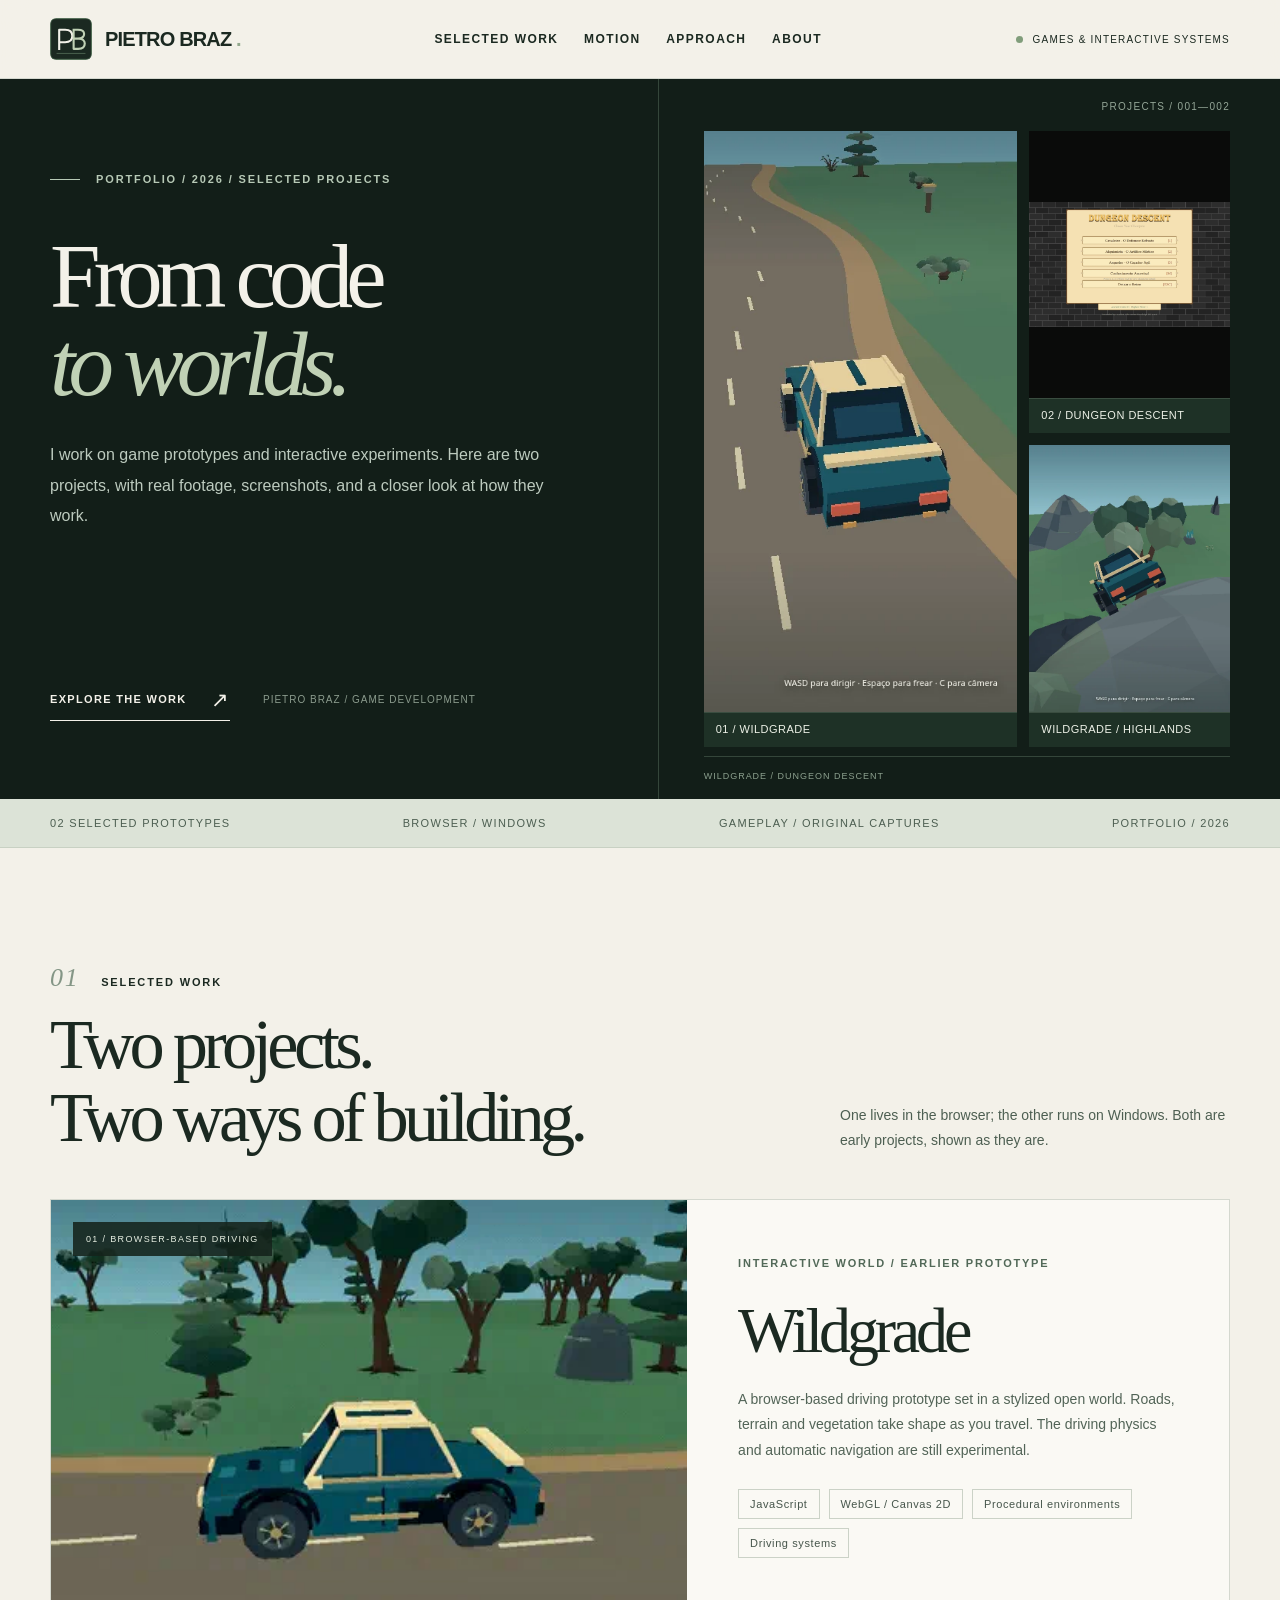
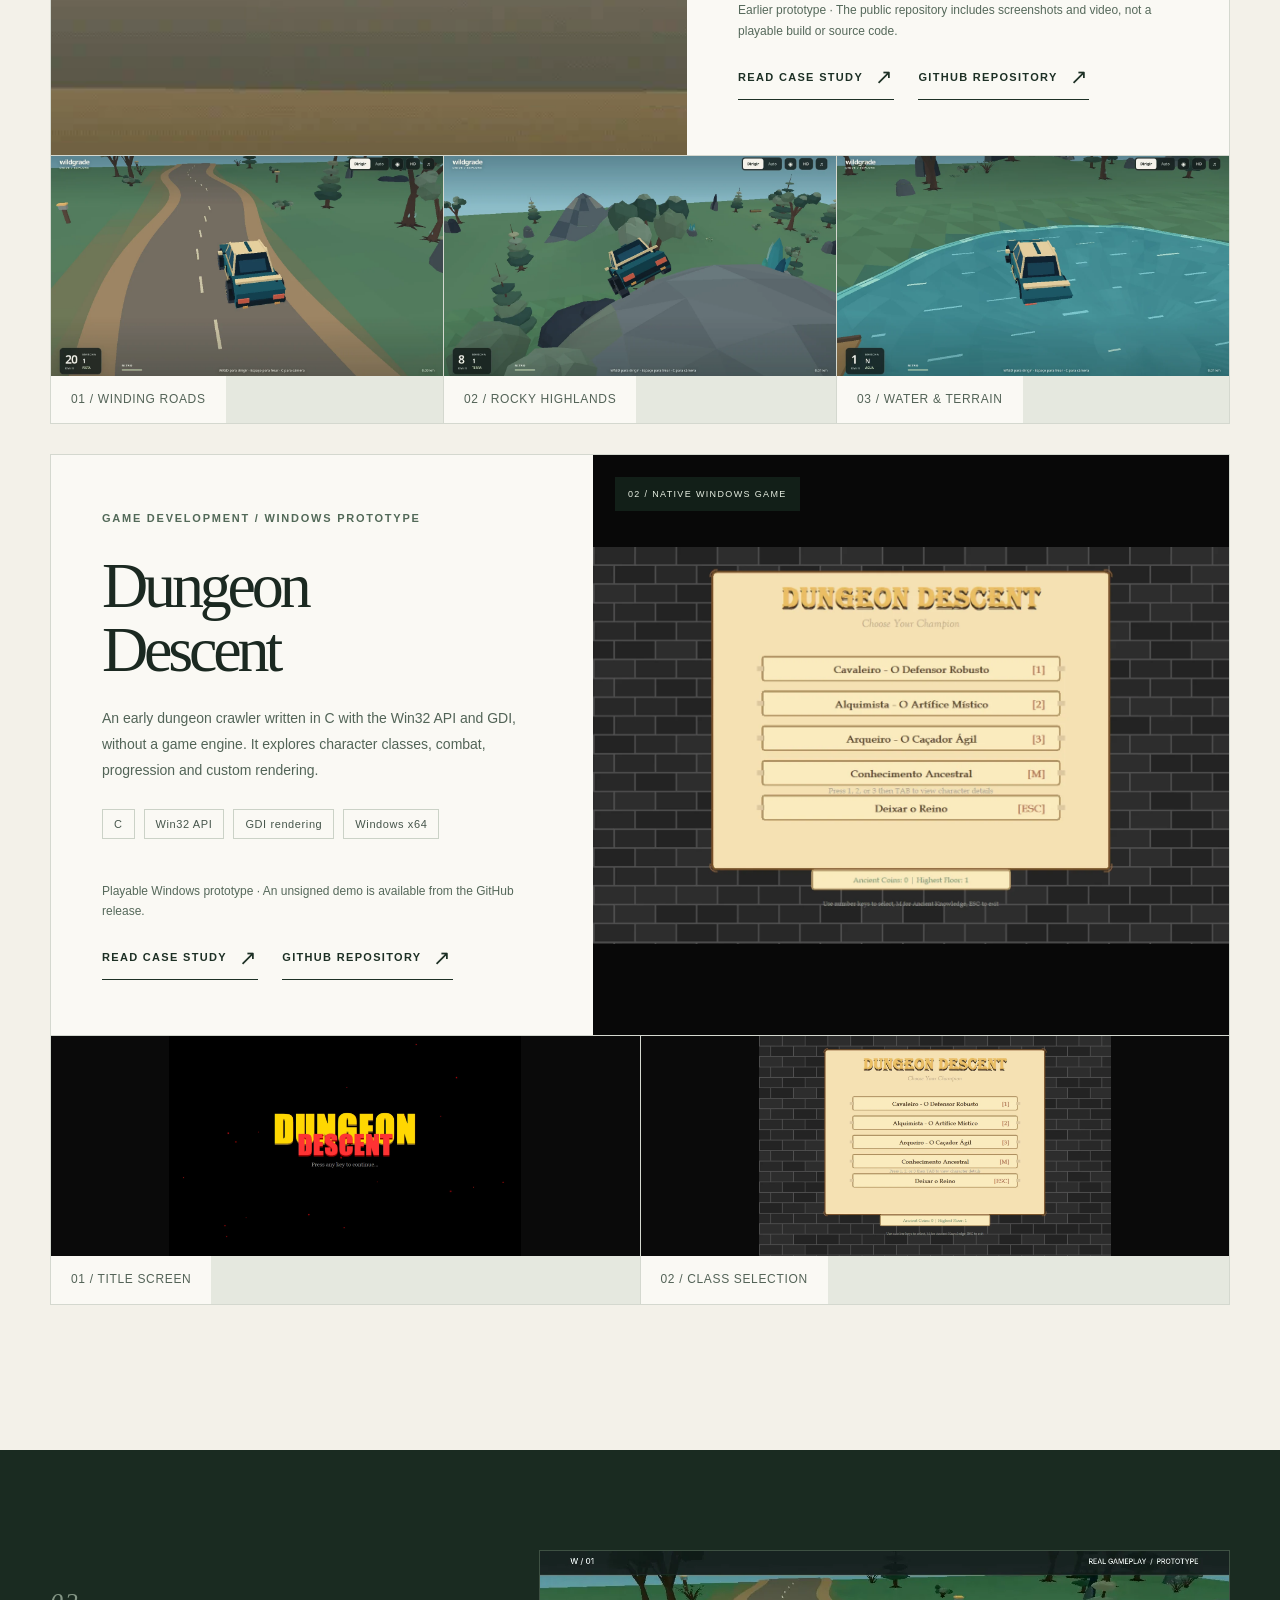
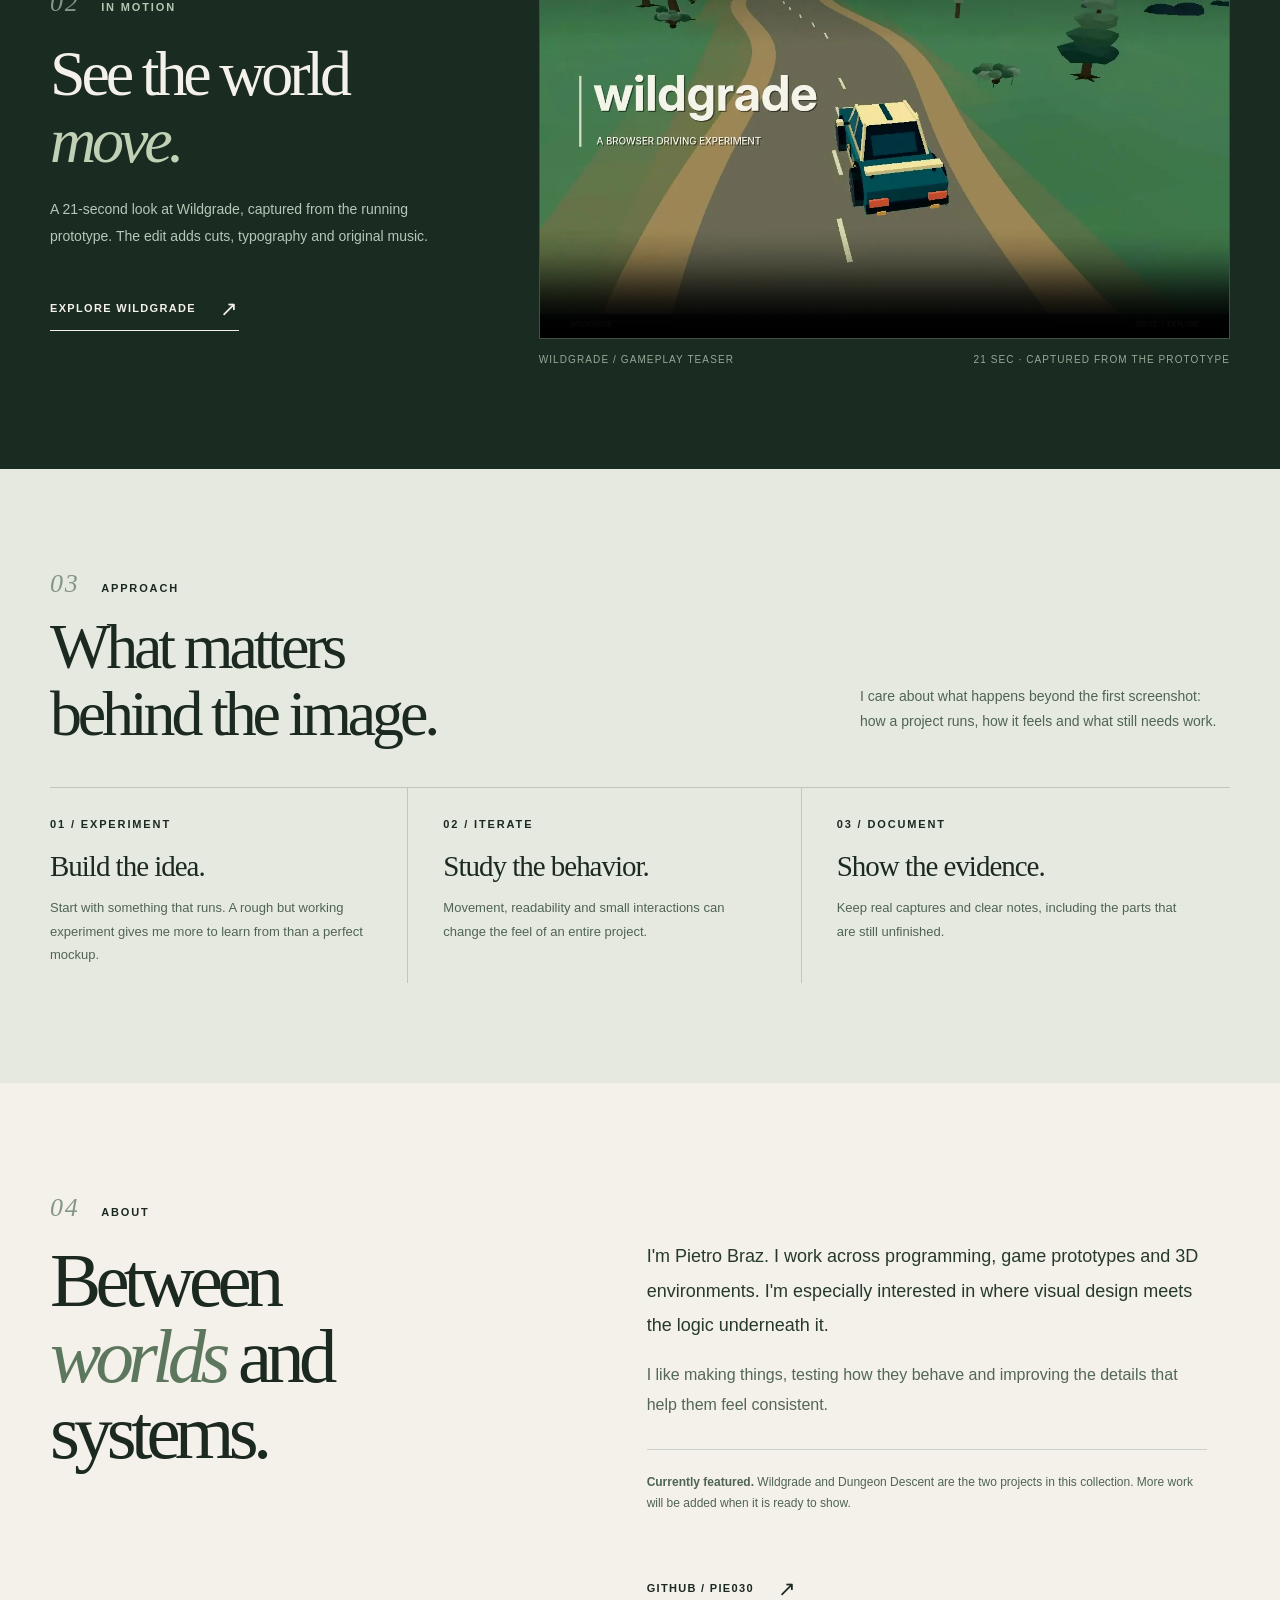
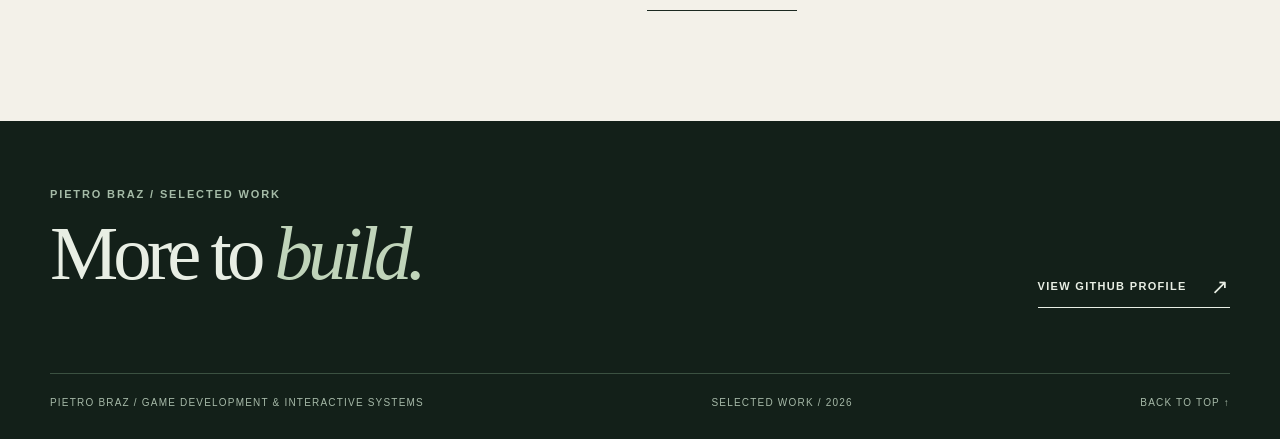
==== index.html @ 0fd14784 "Publish portfolio with Wildgrade and Dungeon Descent" ====
<!DOCTYPE html>
<html lang="en">
 <head>
  <meta charset="utf-8"/>
  <meta content="width=device-width, initial-scale=1" name="viewport"/>
  <meta content="#1b2921" name="theme-color"/>
  <meta content="Pietro Braz" name="author"/>
  <meta content="index, follow, max-image-preview:large" name="robots"/>
  <meta content="Pietro Braz — selected work in game development and interactive worlds. Explore Wildgrade and Dungeon Descent through real gameplay captures and technical notes." name="description"/>
  <link href="https://pie030.github.io/" rel="canonical"/>
  <link href="favicon.svg" rel="icon" type="image/svg+xml"/>
  <link href="favicon.ico" rel="icon" sizes="any"/>
  <link href="apple-touch-icon.png" rel="apple-touch-icon" sizes="256x256"/>
  <meta content="website" property="og:type"/>
  <meta content="Pietro Braz — Portfolio" property="og:site_name"/>
  <meta content="Pietro Braz — Interactive Worlds &amp; Game Systems" property="og:title"/>
  <meta content="Selected game prototypes: Wildgrade and Dungeon Descent. Real screenshots, gameplay, and technical notes." property="og:description"/>
  <meta content="https://pie030.github.io/" property="og:url"/>
  <meta content="https://raw.githubusercontent.com/pie030/Wildgrade/main/assets/screenshots/driving.png" property="og:image"/>
  
  <meta content="summary_large_image" name="twitter:card"/>
  <meta content="Pietro Braz — Selected Work" name="twitter:title"/>
  <meta content="Game prototypes, interactive worlds, and technical experiments." name="twitter:description"/>
  <meta content="https://raw.githubusercontent.com/pie030/Wildgrade/main/assets/screenshots/driving.png" name="twitter:image"/>
  <title>
   Pietro Braz — Interactive Worlds &amp; Game Systems
  </title>
  <link href="css/home.css" rel="stylesheet"/>
  <noscript>
   <style>
    @media (max-width: 760px) {
  .nav { flex-wrap: wrap; }
  .navlinks { display: flex; position: static; width: 100%; padding: 14px 0; box-shadow: none; flex-direction: row; flex-wrap: wrap; gap: 14px 24px; }
  .menu-btn { display: none; }
}
   </style>
  </noscript>
 </head>
 <body>
  <a class="skip" href="#main">
   Skip to content
  </a>
  <header class="sitehead">
   <div class="wrap nav">
    <a aria-label="Pietro Braz, home" class="brand" href="#top">
     <span aria-hidden="true" class="brandmark">
      <svg aria-label="Pietro Braz — monograma PB" role="img" viewbox="0 0 64 64" xmlns="http://www.w3.org/2000/svg">
       <rect fill="#1b2921" height="62" rx="7" width="62" x="1" y="1">
       </rect>
       <rect fill="none" height="62" rx="7" stroke="#45634b" stroke-width="1.5" width="62" x="1" y="1">
       </rect>
       <path d="M14 47V18h9c7.5 0 11 3.7 11 9.5S30.5 37 23 37h-9" fill="none" stroke="#f3f1e9" stroke-linecap="square" stroke-linejoin="round" stroke-width="3.2">
       </path>
       <path d="M36 18v29h7c7.3 0 10-3.9 10-8.1 0-4.4-3.5-7.5-9-7.5h-8m0 0h6.5c6 0 9.5-2.6 9.5-6.9 0-4.2-3.2-6.5-9.5-6.5H36" fill="none" stroke="#c0d1b5" stroke-linecap="square" stroke-linejoin="round" stroke-width="3.2">
       </path>
       <path d="M10 54h44" stroke="#607a62" stroke-width="1">
       </path>
      </svg>
     </span>
     <span>
      PIETRO BRAZ
      <span class="period">
       .
      </span>
     </span>
    </a>
    <nav aria-label="Main navigation" class="navlinks" id="navlinks">
     <a href="#work">
      Selected work
     </a>
     <a href="#film">
      Motion
     </a>
     <a href="#approach">
      Approach
     </a>
     <a href="#about">
      About
     </a>
    </nav>
    <div class="nav-end">
     Games &amp; interactive systems
    </div>
    <button aria-controls="navlinks" aria-expanded="false" aria-label="Open navigation menu" class="menu-btn" id="menuBtn" type="button">
     MENU ☰
    </button>
   </div>
  </header>
  <main id="main" tabindex="-1">
   <section class="hero" id="top">
    <div class="wrap hero-grid">
     <div class="hero-copy">
      <div>
       <div class="micro eyebrow">
        Portfolio / 2026 / Selected projects
       </div>
       <h1>
        From code
        <br/>
        <em>
         to worlds.
        </em>
       </h1>
       <p>
        I work on game prototypes and interactive experiments. Here are two projects, with real footage, screenshots, and a closer look at how they work.
       </p>
      </div>
      <div class="hero-actions">
       <a class="text-link" href="#work">
        Explore the work
        <span aria-hidden="true" class="arrow">
         ↗
        </span>
       </a>
       <span class="muted">
        Pietro Braz / Game development
       </span>
      </div>
     </div>
     <div class="hero-media">
      <span class="hero-index">
       PROJECTS / 001—002
      </span>
      <div class="media-card primary">
       <img alt="Wildgrade — real gameplay on a winding road" decoding="async" fetchpriority="high" height="760" src="assets/wildgrade-road.webp" width="1280"/>
       <span class="media-label">
        01 / Wildgrade
       </span>
      </div>
      <div class="media-card secondary">
       <img alt="Dungeon Descent — actual character selection screen" decoding="async" height="875" src="assets/dungeon-selection.webp" width="1400"/>
       <span class="media-label">
        02 / Dungeon Descent
       </span>
      </div>
      <div class="media-card third">
       <img alt="Wildgrade — mountain terrain captured in the game" decoding="async" height="760" src="assets/wildgrade-mountains.webp" width="1280"/>
       <span class="media-label">
        Wildgrade / Highlands
       </span>
      </div>
     </div>
    </div>
   </section>
   <div class="ticker">
    <div class="wrap">
     <span>
      02 selected prototypes
     </span>
     <span>
      Browser / Windows
     </span>
     <span>
      Gameplay / Original captures
     </span>
     <span>
      Portfolio / 2026
     </span>
    </div>
   </div>
   <section class="section" id="work">
    <div class="wrap">
     <div class="sectionhead">
      <div>
       <div class="micro">
        <span class="section-index">
         01
        </span>
        Selected work
       </div>
       <h2>
        Two projects.
        <br/>
        Two ways of building.
       </h2>
      </div>
      <p>
       One lives in the browser; the other runs on Windows. Both are early projects, shown as they are.
      </p>
     </div>
     <article aria-labelledby="wild-title" class="case">
      <div class="case-top">
       <div class="case-media">
        <picture>
         <source media="(prefers-reduced-motion: reduce)" srcset="assets/wildgrade-road.webp"/>
         <img alt="Animated capture of the Wildgrade driving prototype" decoding="async" height="360" loading="lazy" src="assets/wildgrade-driving-motion.webp" width="640"/>
        </picture>
        <span class="case-corner">
         01 / Browser-based driving
        </span>
       </div>
       <div class="case-content">
        <div>
         <div class="kicker">
          Interactive world / Earlier prototype
         </div>
         <h3 id="wild-title">
          Wildgrade
         </h3>
         <p>
          A browser-based driving prototype set in a stylized open world. Roads, terrain and vegetation take shape as you travel. The driving physics and automatic navigation are still experimental.
         </p>
         <div class="chips">
          <span class="chip">
           JavaScript
          </span>
          <span class="chip">
           WebGL / Canvas 2D
          </span>
          <span class="chip">
           Procedural environments
          </span>
          <span class="chip">
           Driving systems
          </span>
         </div>
        </div>
        <div class="case-bottom">
         <p class="case-note">
          Earlier prototype · The public repository includes screenshots and video, not a playable build or source code.
         </p>
         <div class="project-actions">
          <a class="text-link" href="projects/wildgrade.html">
           Read case study
           <span aria-hidden="true" class="arrow">
            ↗
           </span>
          </a>
          <a class="text-link project-secondary" href="https://github.com/pie030/Wildgrade" rel="noopener noreferrer" target="_blank">
           GitHub repository
           <span aria-hidden="true" class="arrow">
            ↗
           </span>
          </a>
         </div>
        </div>
       </div>
      </div>
      <div class="case-gallery">
       <button aria-label="Enlarge Wildgrade road screenshot" class="gallery-tile" data-caption="Wildgrade / Winding roads" data-lightbox="" type="button">
        <img alt="Wildgrade winding road" decoding="async" height="760" loading="lazy" src="assets/wildgrade-road.webp" width="1280"/>
        <span>
         01 / Winding roads
        </span>
       </button>
       <button aria-label="Enlarge Wildgrade mountain screenshot" class="gallery-tile" data-caption="Wildgrade / Rocky highlands" data-lightbox="" type="button">
        <img alt="Wildgrade mountain environment" decoding="async" height="760" loading="lazy" src="assets/wildgrade-mountains.webp" width="1280"/>
        <span>
         02 / Rocky highlands
        </span>
       </button>
       <button aria-label="Enlarge Wildgrade lake screenshot" class="gallery-tile" data-caption="Wildgrade / Water &amp; terrain" data-lightbox="" type="button">
        <img alt="Wildgrade lake environment" decoding="async" height="760" loading="lazy" src="assets/wildgrade-lake.webp" width="1280"/>
        <span>
         03 / Water &amp; terrain
        </span>
       </button>
      </div>
     </article>
     <article aria-labelledby="dungeon-title" class="case">
      <div class="case-top reverse">
       <div class="case-content">
        <div>
         <div class="kicker">
          Game development / Windows prototype
         </div>
         <h3 id="dungeon-title">
          Dungeon
          <br/>
          Descent
         </h3>
         <p>
          An early dungeon crawler written in C with the Win32 API and GDI, without a game engine. It explores character classes, combat, progression and custom rendering.
         </p>
         <div class="chips">
          <span class="chip">
           C
          </span>
          <span class="chip">
           Win32 API
          </span>
          <span class="chip">
           GDI rendering
          </span>
          <span class="chip">
           Windows x64
          </span>
         </div>
        </div>
        <div class="case-bottom">
         <p class="case-note">
          Playable Windows prototype · An unsigned demo is available from the GitHub release.
         </p>
         <div class="project-actions">
          <a class="text-link" href="projects/dungeon-descent.html">
           Read case study
           <span aria-hidden="true" class="arrow">
            ↗
           </span>
          </a>
          <a class="text-link project-secondary" href="https://github.com/pie030/Dungeon-Descent" rel="noopener noreferrer" target="_blank">
           GitHub repository
           <span aria-hidden="true" class="arrow">
            ↗
           </span>
          </a>
         </div>
        </div>
       </div>
       <div class="case-media dungeon">
        <img alt="Dungeon Descent — character selection screen captured from executable" decoding="async" height="875" loading="lazy" src="assets/dungeon-selection.webp" width="1400"/>
        <span class="case-corner">
         02 / Native Windows game
        </span>
       </div>
      </div>
      <div class="case-gallery two">
       <button aria-label="Enlarge Dungeon Descent title screen" class="gallery-tile dungeon" data-caption="Dungeon Descent / Title screen" data-lightbox="" type="button">
        <img alt="Dungeon Descent title screen" decoding="async" height="875" loading="lazy" src="assets/dungeon-title.webp" width="1400"/>
        <span>
         01 / Title screen
        </span>
       </button>
       <button aria-label="Enlarge Dungeon Descent character selection" class="gallery-tile dungeon" data-caption="Dungeon Descent / Class selection" data-lightbox="" type="button">
        <img alt="Dungeon Descent class selection menu" decoding="async" height="875" loading="lazy" src="assets/dungeon-selection.webp" width="1400"/>
        <span>
         02 / Class selection
        </span>
       </button>
      </div>
     </article>
    </div>
   </section>
   <section class="film" id="film">
    <div class="wrap film-grid">
     <div>
      <div class="micro" style="color:#b3c7b2">
       <span class="section-index">
        02
       </span>
       In motion
      </div>
      <h2>
       See the world
       <br/>
       <em>
        move.
       </em>
      </h2>
      <p>
       A 21-second look at Wildgrade, captured from the running prototype. The edit adds cuts, typography and original music.
      </p>
      <a class="text-link" href="https://github.com/pie030/Wildgrade" rel="noopener noreferrer" target="_blank">
       Explore Wildgrade
       <span aria-hidden="true" class="arrow">
        ↗
       </span>
      </a>
     </div>
     <div>
      <div class="film-frame">
       <video aria-label="Wildgrade cinematic gameplay teaser, 21 seconds" controls="" playsinline="" poster="assets/wildgrade-film-poster.webp" preload="none">
        <source src="assets/wildgrade-gameplay-film.mp4" type="video/mp4"/>
        Your browser does not support embedded video.
       </video>
      </div>
      <div class="film-caption">
       <span>
        Wildgrade / Gameplay teaser
       </span>
       <span>
        21 sec · Captured from the prototype
       </span>
      </div>
     </div>
    </div>
   </section>
   <section class="method" id="approach">
    <div class="wrap">
     <div class="method-head">
      <div>
       <div class="micro">
        <span class="section-index">
         03
        </span>
        Approach
       </div>
       <h2>
        What matters
        <br/>
        behind the image.
       </h2>
      </div>
      <p>
       I care about what happens beyond the first screenshot: how a project runs, how it feels and what still needs work.
      </p>
     </div>
     <div class="method-grid">
      <div class="method-item">
       <div class="micro">
        01 / Experiment
       </div>
       <h3>
        Build the idea.
       </h3>
       <p>
        Start with something that runs. A rough but working experiment gives me more to learn from than a perfect mockup.
       </p>
      </div>
      <div class="method-item">
       <div class="micro">
        02 / Iterate
       </div>
       <h3>
        Study the behavior.
       </h3>
       <p>
        Movement, readability and small interactions can change the feel of an entire project.
       </p>
      </div>
      <div class="method-item">
       <div class="micro">
        03 / Document
       </div>
       <h3>
        Show the evidence.
       </h3>
       <p>
        Keep real captures and clear notes, including the parts that are still unfinished.
       </p>
      </div>
     </div>
    </div>
   </section>
   <section class="about" id="about">
    <div class="wrap about-grid">
     <div>
      <div class="micro">
       <span class="section-index">
        04
       </span>
       About
      </div>
      <h2>
       Between
       <br/>
       <em>
        worlds
       </em>
       and
       <br/>
       systems.
      </h2>
     </div>
     <div class="about-copy">
      <p>
       I'm Pietro Braz. I work across programming, game prototypes and 3D environments. I'm especially interested in where visual design meets the logic underneath it.
      </p>
      <p>
       I like making things, testing how they behave and improving the details that help them feel consistent.
      </p>
      <div class="about-note">
       <strong>
        Currently featured.
       </strong>
       Wildgrade and Dungeon Descent are the two projects in this collection. More work will be added when it is ready to show.
      </div>
      <a class="text-link" href="https://github.com/pie030" rel="noopener noreferrer" target="_blank">
       GitHub / pie030
       <span aria-hidden="true" class="arrow">
        ↗
       </span>
      </a>
     </div>
    </div>
   </section>
  </main>
  <footer>
   <div class="wrap">
    <div class="foot-main">
     <div>
      <div class="micro" style="color:#a5bba7">
       Pietro Braz / Selected work
      </div>
      <h2>
       More to
       <em>
        build.
       </em>
      </h2>
     </div>
     <a class="text-link" href="https://github.com/pie030" rel="noopener noreferrer" target="_blank">
      View GitHub profile
      <span aria-hidden="true" class="arrow">
       ↗
      </span>
     </a>
    </div>
    <div class="foot-bottom">
     <span>
      Pietro Braz / Game development &amp; interactive systems
     </span>
     <span>
      Selected work / 2026
     </span>
     <a href="#top">
      Back to top ↑
     </a>
    </div>
   </div>
  </footer>
  <div aria-hidden="true" aria-label="Screenshot preview" aria-modal="true" class="lightbox" id="lightbox" role="dialog">
   <button aria-label="Close preview" class="lightbox-close" id="lightboxClose" type="button">
    CLOSE ✕
   </button>
   <figure>
    <img alt="" id="lightboxImg"/>
    <figcaption id="lightboxCaption">
    </figcaption>
   </figure>
  </div>
  <script defer="True" src="js/site.js">
  </script>
 </body>
</html>
---- css/home.css ----
/* Home page
   Pietro Braz — selected work
   Colors and typography come first, followed by the responsive adjustments.
*/


:root {
  --ink: #1b2921;
  --deep: #121e18;
  --deep2: #1a2b21;
  --paper: #f3f1e9;
  --white: #faf9f4;
  --sage: #c0d1b5;
  --muted: #4d5f52;
  --line: #d4d8cf;
  --lineDark: #415448;
  --serif: Georgia,"Times New Roman",serif;
  --sans: Arial,Helvetica,sans-serif;
  --reading: #536458;
  --reading-soft: #5b6b5f;
}

* {
  box-sizing: border-box;
}

html {
  scroll-behavior: smooth;
  scroll-padding-top: 88px;
}

body {
  margin: 0;
  background: var(--paper);
  color: var(--ink);
  font-family: var(--sans);
  -webkit-font-smoothing: antialiased;
}

img {
  display: block;
  max-width: 100%;
}

a {
  color: inherit;
  text-decoration: none;
}

button {
  font: inherit;
  cursor: pointer;
}

::selection {
  background: #bdd1b5;
  color: #14211b;
}

.skip {
  position: absolute;
  top: 5px;
  left: -10000px;
  background: white;
  padding: 12px;
  z-index: 200;
}

.skip:focus {
  left: 5px;
}

.wrap {
  width: min(1390px,calc(100% - 100px));
  margin-inline: auto;
}

.micro {
  font-size: 11px;
  font-weight: 700;
  letter-spacing: .17em;
  text-transform: uppercase;
}

.muted {
  color: var(--muted);
}

.rule {
  height: 1px;
  background: var(--line);
}

/* Header and navigation */
.sitehead {
  background: rgba(243,241,233,.96);
  position: sticky;
  top: 0;
  z-index: 50;
  backdrop-filter: blur(14px);
  border-bottom: 1px solid var(--line);
}

.nav {
  display: flex;
  align-items: center;
  justify-content: space-between;
  min-height: 78px;
  gap: clamp(14px,2vw,30px);
}

.brand {
  display: flex;
  align-items: center;
  gap: 13px;
  font-weight: 800;
  letter-spacing: -.042em;
  font-size: 20px;
  white-space: nowrap;
  flex: 0 0 auto;
  min-width: 0;
}

.brandmark {
  height: 42px;
  width: 42px;
  display: block;
  place-items: center;
  border: 0;
  font: italic 16px var(--serif);
  flex: 0 0 42px;
  background: none;
  border-radius: 6px;
  overflow: hidden;
}

.brand .period {
  color: #92a88d;
}

.navlinks {
  display: flex;
  gap: clamp(16px,2vw,28px);
  align-items: center;
}

.navlinks a {
  font-size: 12px;
  font-weight: 700;
  letter-spacing: .12em;
  text-transform: uppercase;
  white-space: nowrap;
  line-height: 1.5;
}

.navlinks a:hover {
  text-decoration: underline;
  text-underline-offset: 6px;
}

.nav-end {
  font-size: 10px;
  letter-spacing: .12em;
  text-transform: uppercase;
  display: flex;
  align-items: center;
  gap: 10px;
  white-space: nowrap;
}

.nav-end:before {
  content: "";
  width: 7px;
  height: 7px;
  background: #809d7b;
  border-radius: 50%;
}

.menu-btn {
  display: none;
  border: 1px solid var(--line);
  background: transparent;
  padding: 10px 12px;
  font-size: 11px;
  letter-spacing: .12em;
}

/* Introduction */
.hero {
  background: var(--deep);
  color: var(--paper);
  overflow: hidden;
}

.hero-grid {
  display: grid;
  grid-template-columns: minmax(0,1.03fr) minmax(0,.97fr);
  min-height: 720px;
}

.hero-copy {
  padding: 94px 65px 78px 0;
  display: flex;
  flex-direction: column;
  justify-content: space-between;
  min-width: 0;
  padding-right: clamp(25px,4vw,65px);
}

.eyebrow {
  display: flex;
  align-items: center;
  gap: 16px;
  color: #b7c9b6;
}

.eyebrow:before {
  content: "";
  width: 30px;
  height: 1px;
  background: #b7c9b6;
}

.hero h1 {
  font: 400 clamp(65px,7.1vw,118px)/.97 var(--serif);
  letter-spacing: -.075em;
  margin: 48px 0 31px;
  max-width: 750px;
  text-wrap: balance;
  overflow-wrap: normal;
}

.hero h1 em {
  font-weight: 400;
  color: var(--sage);
}

.hero-copy p {
  font-size: 16px;
  line-height: 1.9;
  color: #bdcbbf;
  max-width: 495px;
  margin: 0;
}

.hero-actions {
  display: flex;
  align-items: center;
  gap: 33px;
  flex-wrap: wrap;
  margin-top: 60px;
}

.text-link {
  display: inline-flex;
  align-items: center;
  gap: 24px;
  font-size: 11px;
  letter-spacing: .12em;
  text-transform: uppercase;
  font-weight: 700;
  padding: 12px 0;
  border-bottom: 1px solid currentColor;
  line-height: 1.45;
  min-height: 42px;
}

.text-link .arrow {
  font-size: 21px;
  font-weight: 400;
  line-height: 0;
}

.hero-actions .muted {
  font-size: 10px;
  letter-spacing: .1em;
  text-transform: uppercase;
  color: #8b9b8d;
  line-height: 1.6;
}

.hero-media {
  border-left: 1px solid #34463a;
  padding: 52px 0 52px 45px;
  position: relative;
  display: grid;
  grid-template-columns: minmax(0,1fr) minmax(0,.64fr);
  grid-template-rows: minmax(0,1fr) minmax(0,1fr);
  gap: 12px;
  min-height: 640px;
}

.media-card {
  overflow: hidden;
  background: #23382c;
  position: relative;
  display: flex;
  flex-direction: column;
  min-height: 0;
  min-width: 0;
}

.media-card.primary {
  grid-row: span 2;
}

.media-card img {
  height: 0;
  width: 100%;
  object-fit: cover;
  flex: 1 1 auto;
  min-height: 0;
}

.media-card.primary img {
  object-position: 51% 50%;
}

.media-card.secondary img {
  object-fit: contain;
  background: #0a0b0a;
}

.media-card.third img {
  object-position: 50% 50%;
}

.media-card:after {
  content: "";
  position: absolute;
  inset: 50% 0 0;
  background: linear-gradient(transparent,rgba(8,17,13,.58));
  pointer-events: none;
  display: none;
}

.media-label {
  position: absolute;
  left: 15px;
  bottom: 14px;
  color: #f5f5ed;
  font-size: 9px;
  letter-spacing: .12em;
  text-transform: uppercase;
  z-index: 1;
}

.hero-index {
  position: absolute;
  right: 0;
  top: 22px;
  font-size: 10px;
  letter-spacing: .13em;
  color: #94a697;
}

.hero-media:after {
  content: "WILDGRADE / DUNGEON DESCENT";
  position: absolute;
  bottom: 18px;
  left: 45px;
  right: 0;
  color: #8ca08e;
  font-size: 9px;
  letter-spacing: .11em;
  border-top: 1px solid #34463a;
  padding-top: 14px;
  pointer-events: none;
}

/* Small project index */
.ticker {
  background: #dce3d7;
  border-bottom: 1px solid #c8d1c3;
}

.ticker .wrap {
  display: flex;
  justify-content: space-between;
  gap: 20px;
  padding: 18px 0;
}

.ticker span {
  font-size: 11px;
  letter-spacing: .12em;
  text-transform: uppercase;
  color: #4c5e51;
}

/* Selected projects */
.section {
  padding: 115px 0;
}

.sectionhead {
  display: flex;
  align-items: end;
  justify-content: space-between;
  gap: 40px;
  margin-bottom: 46px;
}

.sectionhead h2 {
  font: 400 clamp(49px,5.5vw,86px)/1.03 var(--serif);
  letter-spacing: -.067em;
  margin: 15px 0 0;
  text-wrap: balance;
}

.sectionhead p {
  font-size: 14px;
  line-height: 1.8;
  color: #4d5f52;
  max-width: 390px;
  margin: 0;
}

.section-index {
  font: italic 26px var(--serif);
  color: #849686;
  margin-right: 13px;
}

.case {
  border: 1px solid var(--line);
  background: var(--white);
  margin-bottom: 30px;
}

.case-top {
  display: grid;
  grid-template-columns: minmax(0,1.08fr) minmax(0,.92fr);
  min-height: 500px;
}

.case-top.reverse {
  grid-template-columns: minmax(0,.92fr) minmax(0,1.08fr);
}

.case-media {
  min-width: 0;
  position: relative;
  overflow: hidden;
  background: #14231c;
}

.case-media img {
  height: 100%;
  width: 100%;
  object-fit: cover;
  min-height: 500px;
}

.case-media .case-corner {
  position: absolute;
  left: 22px;
  top: 22px;
  background: #14231bdf;
  color: #e7efe2;
  padding: 12px 13px;
  font-size: 9px;
  letter-spacing: .15em;
  text-transform: uppercase;
}

.case-media.dungeon {
  background: #0a0b0a;
}

.case-media.dungeon img {
  object-fit: contain;
  background: #080808;
}

.case-content {
  padding: 55px 51px;
  display: flex;
  flex-direction: column;
  min-width: 0;
}

.case-content .kicker {
  color: #526958;
  font-size: 11px;
  letter-spacing: .16em;
  text-transform: uppercase;
  font-weight: 700;
  line-height: 1.5;
}

.case-content h3 {
  font: 400 clamp(49px,5vw,76px)/1 var(--serif);
  letter-spacing: -.065em;
  margin: 27px 0 24px;
  overflow-wrap: normal;
}

.case-content p {
  font-size: 14px;
  line-height: 1.85;
  color: #526457;
  max-width: 520px;
  margin: 0;
}

.chips {
  display: flex;
  flex-wrap: wrap;
  gap: 9px;
  margin-top: 25px;
}

.chip {
  border: 1px solid #cbd2c7;
  padding: 8px 11px;
  font-size: 11px;
  letter-spacing: .055em;
  color: #46554b;
}

.case-bottom {
  margin-top: auto;
  padding-top: 42px;
}

.case-bottom .case-note {
  font-size: 12px;
  line-height: 1.7;
  color: #56695b;
  margin: 0 0 15px;
}

.case-bottom .text-link {
  color: #1d3025;
}

.case-gallery {
  display: grid;
  grid-template-columns: repeat(3,minmax(0,1fr));
  gap: 1px;
  background: var(--line);
  border-top: 1px solid var(--line);
}

.case-gallery.two {
  grid-template-columns: repeat(2,minmax(0,1fr));
}

.gallery-tile {
  background: #e5e8df;
  position: relative;
  display: flex;
  min-width: 0;
  padding: 0;
  border: 0;
  text-align: left;
  overflow: hidden;
  cursor: zoom-in;
  flex-direction: column;
}

.gallery-tile img {
  width: 100%;
  height: 220px;
  object-fit: cover;
  transition: transform .5s ease;
  flex: 0 0 auto;
}

.gallery-tile.dungeon img {
  object-fit: contain;
  background: #0a0a0a;
}

.gallery-tile:hover img {
  transform: scale(1.025);
}

.gallery-tile span {
  display: flex;
  padding: 15px 20px;
  font-size: 10px;
  letter-spacing: .1em;
  text-transform: uppercase;
  color: #536357;
  background: var(--white);
  line-height: 1.45;
  min-height: 46px;
  align-items: center;
  overflow-wrap: break-word;
}

/* Gameplay film */
.film {
  background: #1a2b21;
  color: var(--paper);
  padding: 100px 0;
}

.film-grid {
  display: grid;
  grid-template-columns: minmax(0,.76fr) minmax(0,1.24fr);
  gap: 65px;
  align-items: center;
}

.film h2 {
  font: 400 clamp(52px,5vw,79px)/1.05 var(--serif);
  letter-spacing: -.065em;
  margin: 22px 0;
}

.film h2 em {
  font-weight: 400;
  color: var(--sage);
}

.film p {
  font-size: 14px;
  line-height: 1.9;
  color: #b7c7b8;
  max-width: 410px;
}

.film .text-link {
  margin-top: 25px;
}

.film-frame {
  position: relative;
  border: 1px solid #3e5143;
  background: #0b1711;
  overflow: hidden;
  min-width: 0;
}

.film-frame video {
  display: block;
  width: 100%;
  aspect-ratio: 16/9;
  object-fit: contain;
  background: #0c1811;
}

.film-caption {
  font-size: 10px;
  letter-spacing: .11em;
  text-transform: uppercase;
  color: #94aa97;
  margin-top: 13px;
  display: flex;
  justify-content: space-between;
  gap: 20px;
  align-items: start;
  line-height: 1.65;
}

/* Working approach */
.method {
  background: #e5e9df;
  padding: 100px 0;
}

.method-head {
  display: flex;
  justify-content: space-between;
  gap: 40px;
  align-items: end;
}

.method-head h2 {
  font: 400 clamp(45px,5vw,75px)/1.05 var(--serif);
  letter-spacing: -.065em;
  margin: 14px 0 0;
  text-wrap: balance;
}

.method-head p {
  font-size: 14px;
  color: #506453;
  line-height: 1.75;
  max-width: 370px;
}

.method-grid {
  display: grid;
  grid-template-columns: repeat(3,1fr);
  margin-top: 40px;
  border-top: 1px solid #bdc9bd;
}

.method-item {
  padding: 30px 35px 0 0;
  min-height: 195px;
  border-right: 1px solid #bdc9bd;
  margin-right: 35px;
}

.method-item:last-child {
  border: 0;
  margin-right: 0;
}

.method-item h3 {
  font: 400 29px var(--serif);
  margin: 20px 0 11px;
  letter-spacing: -.035em;
}

.method-item p {
  font-size: 13px;
  line-height: 1.8;
  color: #506453;
}

/* About */
.about {
  padding: 110px 0;
}

.about-grid {
  display: grid;
  grid-template-columns: minmax(0,.93fr) minmax(0,1.07fr);
  gap: clamp(45px,7vw,100px);
}

.about h2 {
  font: 400 clamp(52px,6vw,95px)/.99 var(--serif);
  letter-spacing: -.075em;
  margin: 20px 0;
  text-wrap: balance;
}

.about h2 em {
  color: #5d775e;
  font-weight: 400;
}

.about-copy {
  padding-top: 28px;
  max-width: 560px;
}

.about-copy p {
  font-size: 16px;
  line-height: 1.9;
  color: #536657;
}

.about-copy p:first-child {
  font-size: 18px;
  color: #26392b;
}

.about-note {
  font-size: 12px;
  color: #506453;
  line-height: 1.75;
  padding: 22px 0;
  border-top: 1px solid #ccd2c9;
  margin: 28px 0;
}

.about-copy .text-link {
  margin-top: 5px;
}

/* Footer */
footer {
  background: #132019;
  color: #e8eee4;
  padding: 67px 0 31px;
}

.foot-main {
  display: flex;
  align-items: end;
  justify-content: space-between;
  gap: 40px;
  padding-bottom: 65px;
}

.foot-main h2 {
  font: 400 clamp(50px,6vw,90px)/1.02 var(--serif);
  letter-spacing: -.065em;
  margin: 15px 0;
  text-wrap: balance;
}

.foot-main h2 em {
  font-weight: 400;
  color: #c0d4ba;
}

.foot-bottom {
  display: flex;
  justify-content: space-between;
  gap: 25px;
  padding-top: 23px;
  border-top: 1px solid #3b5141;
  color: #a6b9a8;
  font-size: 10px;
  letter-spacing: .12em;
  text-transform: uppercase;
}

/* Screenshot viewer */
.lightbox {
  position: fixed;
  inset: 0;
  background: rgba(8,18,12,.94);
  display: none;
  z-index: 100;
  align-items: center;
  justify-content: center;
  padding: 65px 35px 35px;
  overflow: auto;
  overscroll-behavior: contain;
}

.lightbox.open {
  display: flex;
}

.lightbox figure {
  margin: 0;
  max-width: 1100px;
  width: 100%;
  max-height: 100%;
  display: flex;
  flex-direction: column;
  align-items: center;
  gap: 16px;
}

.lightbox img {
  max-height: min(75vh,calc(100dvh - 160px));
  width: auto;
  object-fit: contain;
  box-shadow: 0 15px 60px #0005;
  max-width: 100%;
  height: auto;
}

.lightbox figcaption {
  font-size: 11px;
  letter-spacing: .13em;
  color: #d1dfd1;
  text-transform: uppercase;
  text-align: center;
  line-height: 1.6;
}

.lightbox-close {
  position: absolute;
  right: 26px;
  top: 20px;
  background: #f4f4ef;
  border: 0;
  padding: 11px 16px;
  font-size: 12px;
  letter-spacing: .08em;
  min-height: 42px;
}

section[id] {
  scroll-margin-top: 88px;
}

main[id] {
  scroll-margin-top: 88px;
}

:focus-visible {
  outline: 2px solid #81a383;
  outline-offset: 4px;
}

.sitehead :focus-visible {
  outline-color: #315b40;
}

.case :focus-visible {
  outline-color: #315b40;
}

.media-card .media-label {
  top: auto;
  bottom: auto;
  left: auto;
  max-width: none;
  padding: 9px 12px;
  background: #1e3126;
  border: none;
  color: #edf1e7;
  font-size: 11px;
  line-height: 1.45;
  letter-spacing: .045em;
  overflow-wrap: break-word;
  text-wrap: pretty;
  position: static;
  flex: 0 0 auto;
  border-top: 1px solid rgba(213,231,212,.15);
  min-width: 0;
}

.gallery-tile:focus-visible {
  outline: 3px solid #54785a;
  outline-offset: -4px;
  z-index: 2;
}

.film-caption span:last-child {
  text-align: right;
}

body.lightbox-open {
  overflow: hidden;
}

.brandmark svg {
  display: block;
  width: 100%;
  height: 100%;
}

.foot-main>* {
  min-width: 0;
}

.project-actions {
  display: flex;
  flex-wrap: wrap;
  align-items: center;
  gap: 10px 24px;
  margin-top: 15px;
}

.project-actions .text-link {
  font-size: 11px;
  gap: 12px;
  min-height: 44px;
}

.project-secondary {
  color: #55695b;
  font-weight: 600;
}

.sitehead a:focus-visible {
  outline: 3px solid #80a184;
  outline-offset: 4px;
}

.sitehead button:focus-visible {
  outline: 3px solid #80a184;
  outline-offset: 4px;
}

.case a:focus-visible {
  outline: 3px solid #80a184;
  outline-offset: 4px;
}

footer a:focus-visible {
  outline: 3px solid #80a184;
  outline-offset: 4px;
}

.case-gallery .gallery-tile span {
  font-size: 12px;
  letter-spacing: .055em;
}

.case-media picture {
  display: block;
  height: 100%;
  width: 100%;
}

.case-media picture img {
  width: 100%;
  height: 100%;
  min-height: 500px;
  object-fit: cover;
}

/* Layout adjustments below 1200px. */
@media (max-width: 1200px) {
  .wrap {
    width: calc(100% - 72px);
  }

  .hero-media {
    padding-left: 26px;
  }

  .hero-media:after {
    left: 26px;
  }

  .case-media img {
    min-height: 440px;
  }

  .case-content {
    padding: 40px 36px;
  }

}

/* Layout adjustments below 1160px. */
@media (max-width: 1160px) {
  .case-top {
    grid-template-columns: minmax(0,1fr);
  }

  .case-top.reverse {
    grid-template-columns: minmax(0,1fr);
  }

  .case-media img {
    height: clamp(330px,41vw,500px);
    min-height: 0;
  }

  .case-content {
    padding: 42px 45px;
    min-height: 0;
  }

  .case-bottom {
    padding-top: 30px;
  }

  .film-grid {
    gap: 35px;
  }

  .case-top.reverse .case-media {
    order: -1;
  }

  .case-media picture img {
    height: clamp(330px,41vw,500px);
    min-height: 0;
  }

}

/* Layout adjustments below 1100px. */
@media (max-width: 1100px) {
  .nav-end {
    display: none;
  }

  .hero-grid {
    grid-template-columns: minmax(0,1fr);
    min-height: 0;
  }

  .hero-copy {
    padding: 76px 0 48px;
    padding-right: 0;
    gap: 56px;
  }

  .hero-media {
    border-left: 0;
    padding: 40px 0 55px;
    grid-template-columns: minmax(0,1.15fr) minmax(0,.85fr);
    min-height: 0;
    border-top: 1px solid #34463a;
    max-height: none;
    height: clamp(420px,53vw,580px);
  }

  .hero-index {
    top: 12px;
  }

  .hero-media:after {
    left: 0;
  }

}

/* Layout adjustments below 900px. */
@media (max-width: 900px) {
  .hero h1 {
    max-width: 700px;
  }

  .film-grid {
    grid-template-columns: minmax(0,1fr);
  }

  .film p {
    max-width: 700px;
  }

  .about-grid {
    grid-template-columns: minmax(0,1fr);
    gap: 24px;
  }

  .about-copy {
    padding-top: 0;
    max-width: 720px;
  }

  .case-gallery .gallery-tile img {
    height: 170px;
  }

  .case-media picture img {
    height: 430px;
  }

}

/* Layout adjustments below 760px. */
@media (max-width: 760px) {
  .nav {
    min-height: 70px;
  }

  .brandmark {
    height: 39px;
    width: 39px;
    flex-basis: 39px;
  }

  .navlinks {
    display: none;
    align-items: flex-start;
    position: absolute;
    left: 0;
    right: 0;
    top: 100%;
    padding: 25px max(18px,calc((100vw - 680px)/2));
    background: var(--paper);
    flex-direction: column;
    border-bottom: 1px solid var(--line);
    box-shadow: 0 18px 30px rgba(20,33,25,.1);
  }

  .menu-btn {
    display: block;
    flex: 0 0 auto;
  }

  .hero h1 {
    font-size: clamp(53px,11.2vw,78px);
  }

  .hero-copy p {
    max-width: 630px;
  }

  .hero-media {
    padding: 32px 0 44px;
    height: clamp(325px,58vw,445px);
  }

  .case-media img {
    height: clamp(260px,51vw,380px);
  }

  .case-content {
    padding: 32px 28px;
  }

  .case-content h3 {
    font-size: clamp(47px,9vw,64px);
  }

  .foot-main {
    gap: 24px;
  }

  .navlinks.open {
    display: flex;
  }

  .project-actions {
    gap: 8px 21px;
  }

  .case-media picture img {
    height: clamp(260px,51vw,380px);
  }

}

/* Layout adjustments below 700px. */
@media (max-width: 700px) {
  html {
    scroll-padding-top: 72px;
  }

  .wrap {
    width: calc(100% - 36px);
  }

  .brand {
    font-size: 18px;
  }

  .hero-copy {
    padding: 58px 0 44px;
    gap: 0;
  }

  .hero h1 {
    margin: 35px 0 28px;
  }

  .hero-copy p {
    font-size: 14px;
  }

  .hero-actions {
    margin-top: 40px;
  }

  .hero-media {
    gap: 9px;
  }

  .hero-index {
    top: 9px;
  }

  .hero-media:after {
    bottom: 13px;
    padding-top: 10px;
  }

  .ticker .wrap {
    justify-content: start;
    gap: 10px 22px;
    flex-wrap: wrap;
  }

  .section {
    padding: 75px 0;
  }

  .sectionhead {
    display: block;
    margin-bottom: 34px;
  }

  .sectionhead h2 {
    font-size: clamp(43px,8.6vw,60px);
  }

  .sectionhead p {
    margin-top: 18px;
  }

  .case-content h3 {
    margin: 23px 0 20px;
  }

  .gallery-tile span {
    padding: 12px 10px;
    font-size: 9px;
  }

  .film {
    padding: 75px 0;
  }

  .film-caption {
    gap: 5px;
    line-height: 1.6;
    flex-direction: column;
  }

  .method {
    padding: 75px 0;
  }

  .method-head {
    display: block;
  }

  .method-head p {
    margin-top: 18px;
  }

  .method-grid {
    grid-template-columns: 1fr;
  }

  .method-item {
    padding: 22px 0;
    min-height: 0;
    border-right: 0;
    border-bottom: 1px solid #bdc9bd;
    margin: 0;
  }

  .method-item h3 {
    font-size: clamp(26px,5vw,30px);
  }

  .about {
    padding: 75px 0;
  }

  .about-grid {
    display: block;
  }

  .foot-main {
    display: block;
  }

  .foot-bottom {
    gap: 5px;
    line-height: 1.7;
    flex-direction: column;
  }

  .lightbox {
    padding: 80px 16px 30px;
  }

  .lightbox img {
    max-height: calc(100dvh - 185px);
  }

  .lightbox-close {
    right: 16px;
    top: 16px;
  }

  .case-gallery .gallery-tile img {
    height: 130px;
  }

  .foot-main .text-link {
    margin-top: 20px;
  }

  section[id] {
    scroll-margin-top: 72px;
  }

  main[id] {
    scroll-margin-top: 72px;
  }

  .film-caption span:last-child {
    text-align: left;
  }

}

/* Layout adjustments below 430px. */
@media (max-width: 430px) {
  .nav {
    min-height: 66px;
    gap: 10px;
  }

  .brand {
    gap: 10px;
    font-size: 17px;
  }

  .brandmark {
    height: 36px;
    width: 36px;
    flex-basis: 36px;
  }

  .menu-btn {
    padding: 10px 9px;
    font-size: 10px;
  }

  .hero h1 {
    letter-spacing: -.072em;
    font-size: clamp(47px,14.1vw,58px);
    line-height: 1.02;
  }

  .hero-actions {
    align-items: start;
    gap: 11px;
    flex-direction: column;
  }

  .text-link {
    gap: 16px;
  }

  .hero-media {
    grid-template-columns: minmax(0,1.08fr) minmax(0,.92fr);
    gap: 7px;
    height: clamp(360px, 100vw, 425px);
  }

  .hero-media:after {
    font-size: 10px;
    letter-spacing: .075em;
  }

  .ticker .wrap {
    display: grid;
    gap: 9px 12px;
    grid-template-columns: repeat(2,minmax(0,1fr));
  }

  .ticker span {
    font-size: 10px;
    line-height: 1.5;
  }

  .sectionhead h2 {
    font-size: clamp(40px,12vw,49px);
  }

  .case-content {
    padding: 30px 22px;
  }

  .case-content h3 {
    font-size: clamp(43px,12vw,53px);
  }

  .chips {
    gap: 7px;
  }

  .chip {
    padding: 7px 9px;
    line-height: 1.3;
  }

  .case-gallery {
    grid-template-columns: minmax(0,1fr);
  }

  .case-gallery.two {
    grid-template-columns: minmax(0,1fr);
  }

  .gallery-tile span {
    min-height: 41px;
  }

  .film-frame video {
    min-height: 0;
  }

  .method-head h2 {
    font-size: clamp(43px,11vw,55px);
  }

  .about h2 {
    font-size: clamp(51px,13vw,62px);
  }

  .foot-main h2 {
    font-size: clamp(48px,12.5vw,68px);
  }

  .case-gallery .gallery-tile img {
    height: 210px;
  }

  .media-card .media-label {
    padding: 8px;
    line-height: 1.4;
    letter-spacing: .015em;
  }

}

/* Layout adjustments below 420px. */
@media (max-width: 420px) {
  .project-actions {
    align-items: flex-start;
    flex-direction: column;
  }

}

/* Layout adjustments below 350px. */
@media (max-width: 350px) {
  .brand {
    gap: 8px;
    font-size: 16px;
  }

  .brandmark {
    height: 34px;
    width: 34px;
    flex-basis: 34px;
  }

  .hero h1 {
    font-size: 45px;
  }

  .hero-media {
    height: 385px;
  }

  .case-content h3 {
    font-size: 43px;
  }

  .media-card .media-label {
    letter-spacing: 0;
  }

}

/* Respect system settings for reduced motion. */
@media (prefers-reduced-motion: reduce) {
  html {
    scroll-behavior: auto;
  }
  *,*:before,*:after {
    transition: none !important;
    animation: none !important;
  }
  .gallery-tile img {
    transition: none !important;
  }
  .hero-media .media-card img {
    transition: none;
  }
  html {
    scroll-behavior: auto;
  }
  *,*::before,*::after {
    animation-duration: .01ms !important;
    animation-iteration-count: 1 !important;
    transition-duration: .01ms !important;
  }
  .gallery-tile img {
    transition: none;
  }
}
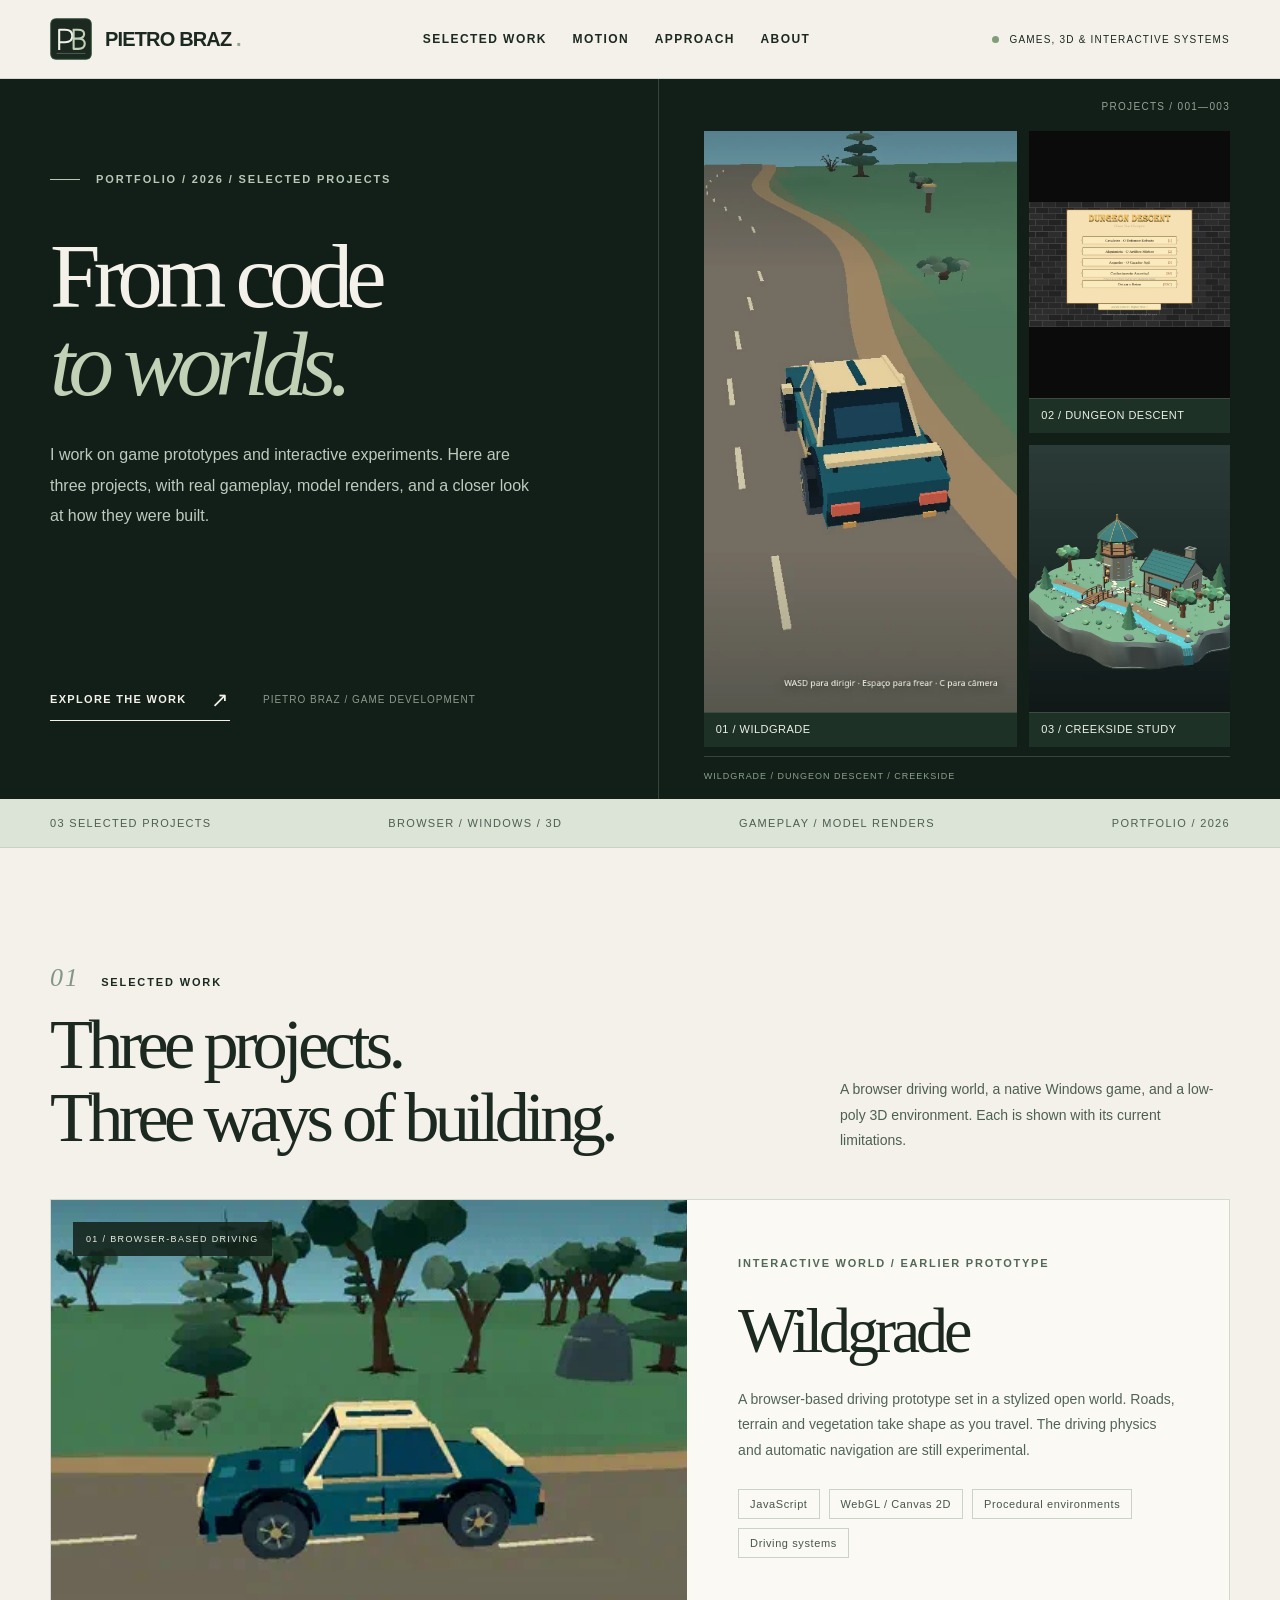
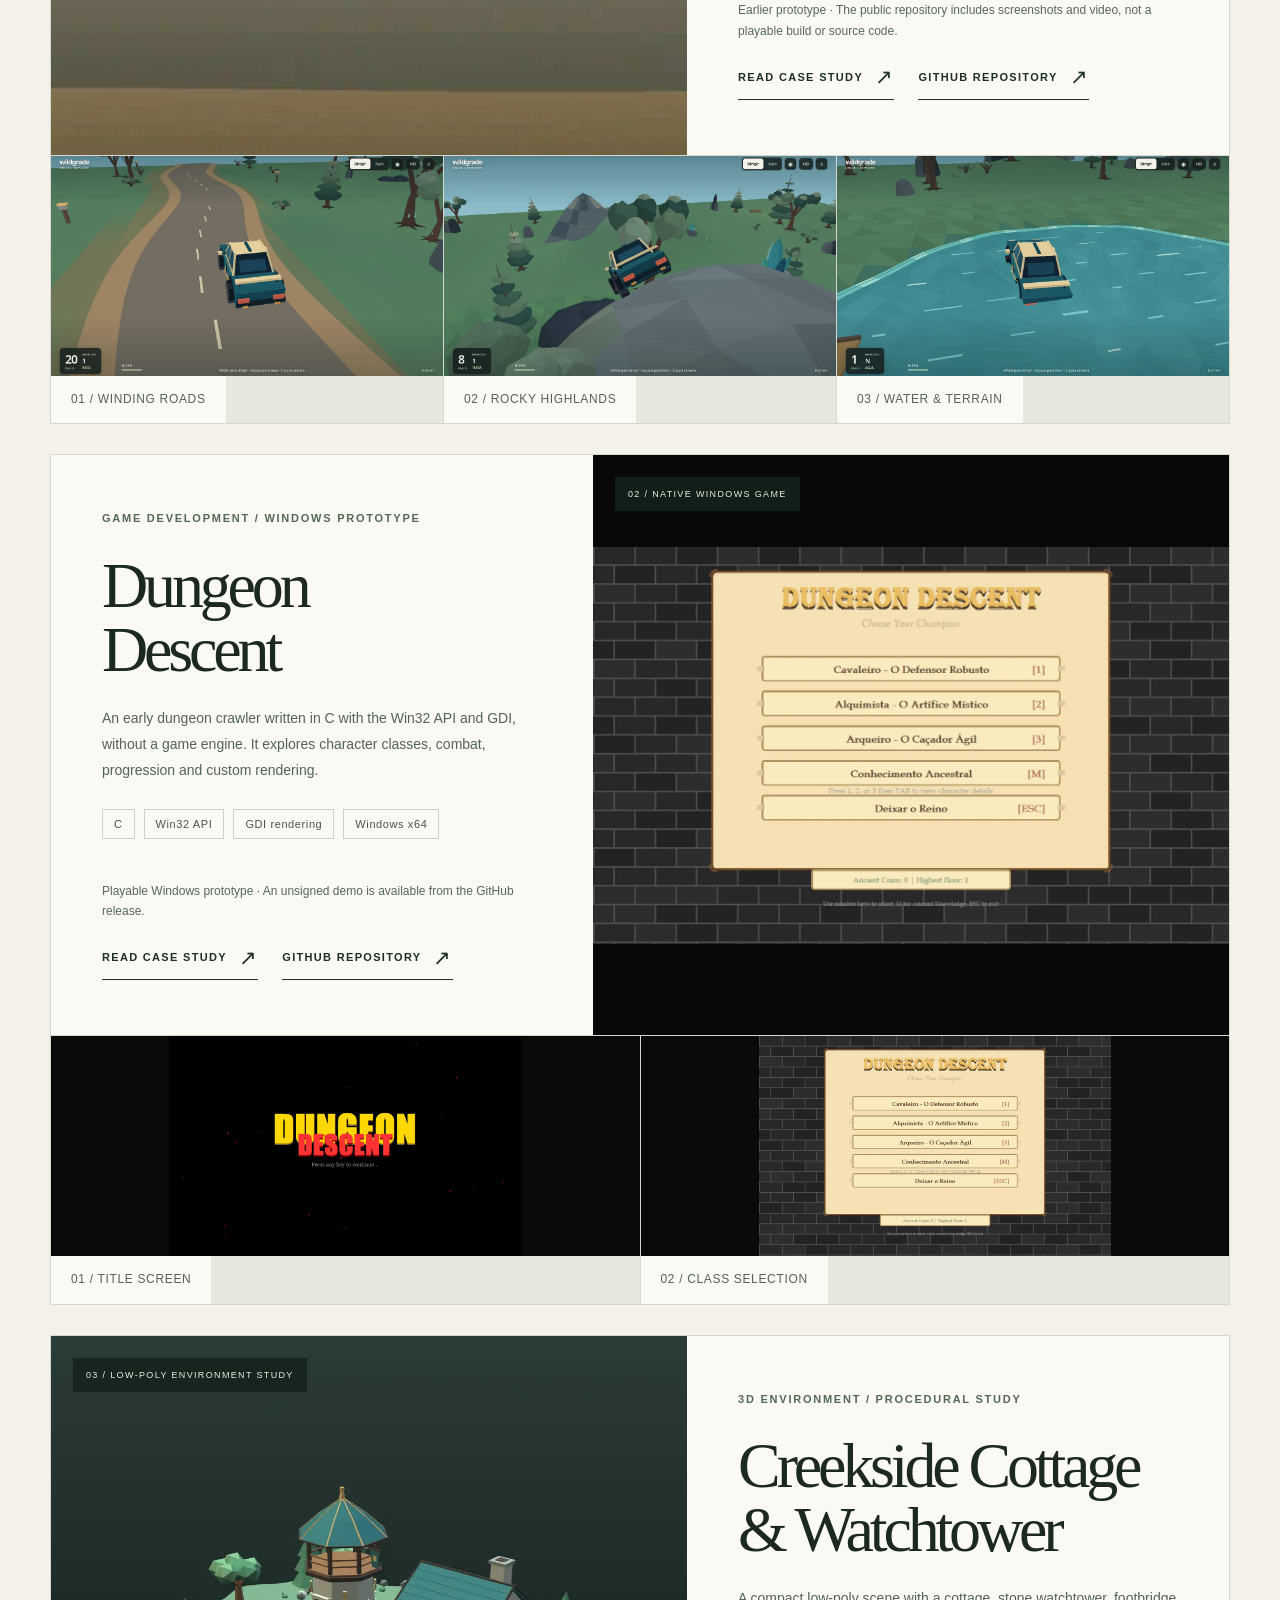
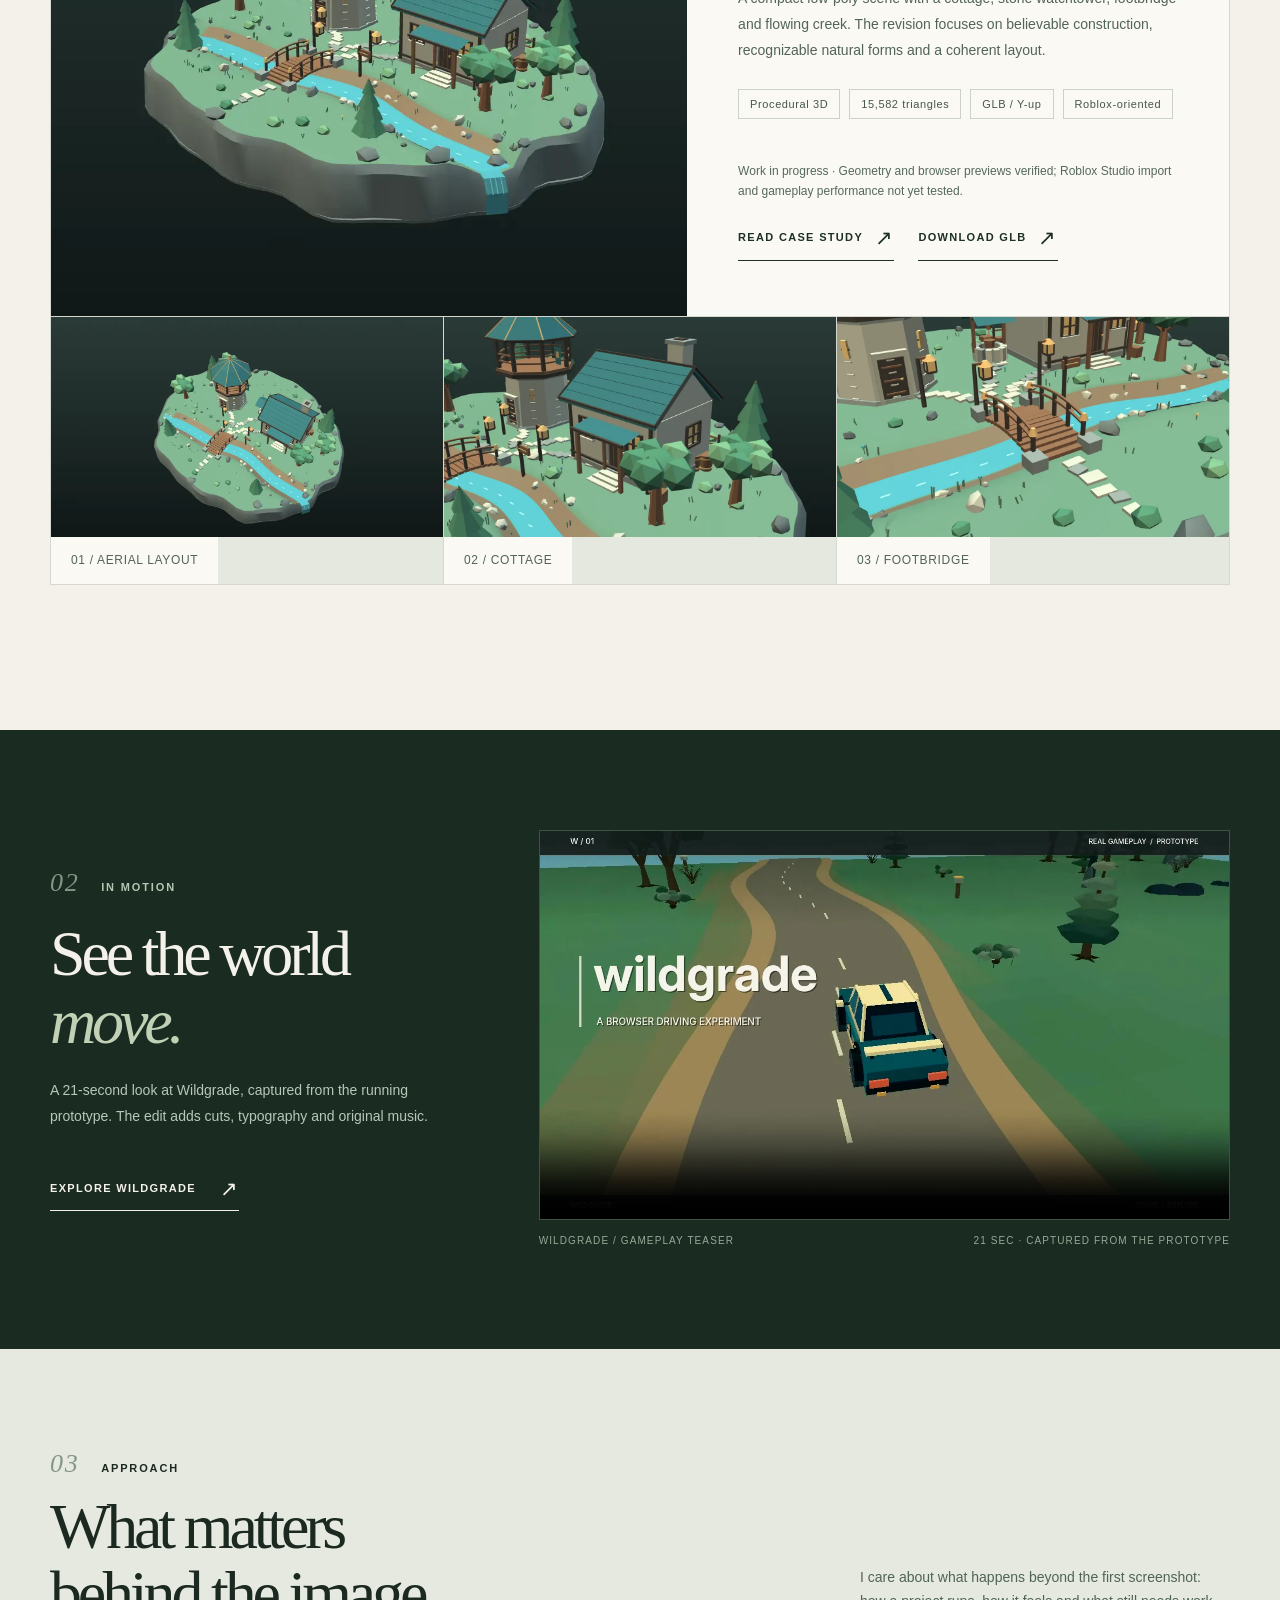
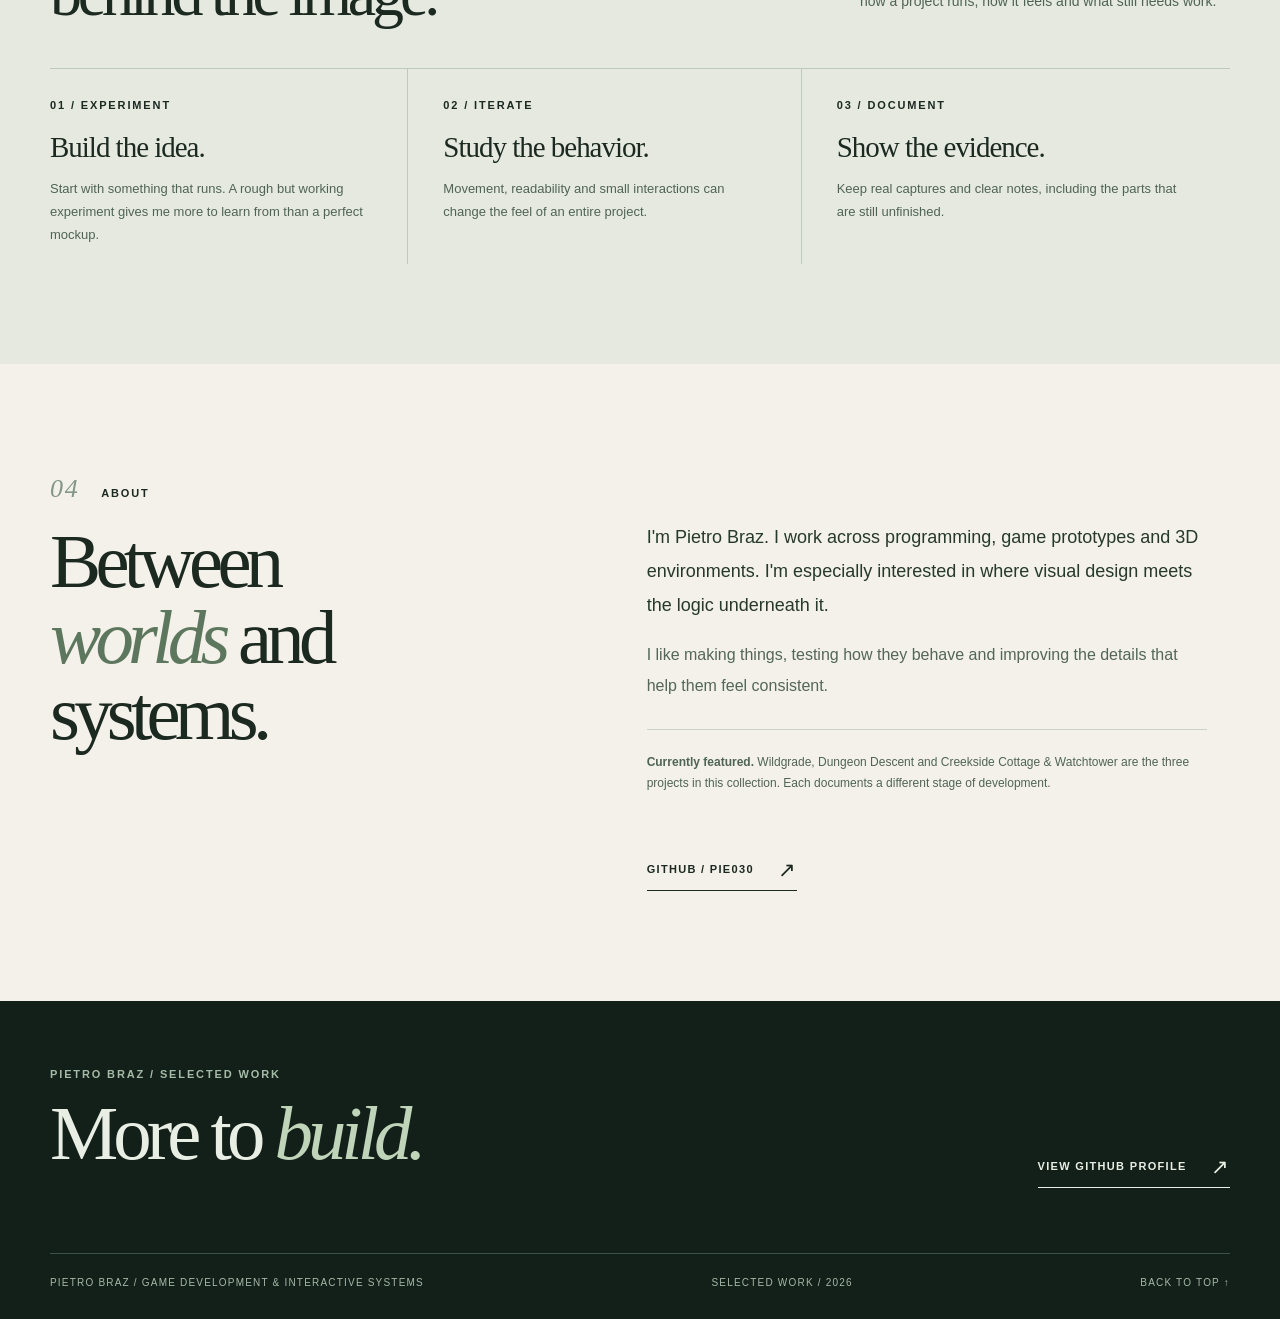
==== commit fd0fcfea: "Publish Creekside low-poly 3D case study and Y-up GLB" ====
--- a/index.html
+++ b/index.html
@@ -6,7 +6,7 @@
   <meta content="#1b2921" name="theme-color"/>
   <meta content="Pietro Braz" name="author"/>
   <meta content="index, follow, max-image-preview:large" name="robots"/>
-  <meta content="Pietro Braz — selected work in game development and interactive worlds. Explore Wildgrade and Dungeon Descent through real gameplay captures and technical notes." name="description"/>
+  <meta content="Pietro Braz — selected work in game development and 3D environments. Explore Wildgrade, Dungeon Descent and Creekside Cottage & Watchtower through real captures and technical notes." name="description"/>
   <link href="https://pie030.github.io/" rel="canonical"/>
   <link href="favicon.svg" rel="icon" type="image/svg+xml"/>
   <link href="favicon.ico" rel="icon" sizes="any"/>
@@ -14,13 +14,13 @@
   <meta content="website" property="og:type"/>
   <meta content="Pietro Braz — Portfolio" property="og:site_name"/>
   <meta content="Pietro Braz — Interactive Worlds &amp; Game Systems" property="og:title"/>
-  <meta content="Selected game prototypes: Wildgrade and Dungeon Descent. Real screenshots, gameplay, and technical notes." property="og:description"/>
+  <meta content="Selected projects: Wildgrade, Dungeon Descent, and Creekside Cottage & Watchtower. Real screenshots, 3D renders, and technical notes." property="og:description"/>
   <meta content="https://pie030.github.io/" property="og:url"/>
   <meta content="https://raw.githubusercontent.com/pie030/Wildgrade/main/assets/screenshots/driving.png" property="og:image"/>
   
   <meta content="summary_large_image" name="twitter:card"/>
   <meta content="Pietro Braz — Selected Work" name="twitter:title"/>
-  <meta content="Game prototypes, interactive worlds, and technical experiments." name="twitter:description"/>
+  <meta content="Game prototypes, interactive worlds, and low-poly 3D environments." name="twitter:description"/>
   <meta content="https://raw.githubusercontent.com/pie030/Wildgrade/main/assets/screenshots/driving.png" name="twitter:image"/>
   <title>
    Pietro Braz — Interactive Worlds &amp; Game Systems
@@ -79,7 +79,7 @@
      </a>
     </nav>
     <div class="nav-end">
-     Games &amp; interactive systems
+     Games, 3D &amp; interactive systems
     </div>
     <button aria-controls="navlinks" aria-expanded="false" aria-label="Open navigation menu" class="menu-btn" id="menuBtn" type="button">
      MENU ☰
@@ -102,7 +102,7 @@
         </em>
        </h1>
        <p>
-        I work on game prototypes and interactive experiments. Here are two projects, with real footage, screenshots, and a closer look at how they work.
+        I work on game prototypes and interactive experiments. Here are three projects, with real gameplay, model renders, and a closer look at how they were built.
        </p>
       </div>
       <div class="hero-actions">
@@ -119,7 +119,7 @@
      </div>
      <div class="hero-media">
       <span class="hero-index">
-       PROJECTS / 001—002
+       PROJECTS / 001—003
       </span>
       <div class="media-card primary">
        <img alt="Wildgrade — real gameplay on a winding road" decoding="async" fetchpriority="high" height="760" src="assets/wildgrade-road.webp" width="1280"/>
@@ -134,9 +134,9 @@
        </span>
       </div>
       <div class="media-card third">
-       <img alt="Wildgrade — mountain terrain captured in the game" decoding="async" height="760" src="assets/wildgrade-mountains.webp" width="1280"/>
+       <img alt="Creekside Cottage &amp; Watchtower — actual render of the low-poly 3D environment" decoding="async" height="1000" src="assets/creekside-hero.webp" width="1600"/>
        <span class="media-label">
-        Wildgrade / Highlands
+        03 / Creekside study
        </span>
       </div>
      </div>
@@ -145,13 +145,13 @@
    <div class="ticker">
     <div class="wrap">
      <span>
-      02 selected prototypes
-     </span>
-     <span>
-      Browser / Windows
-     </span>
-     <span>
-      Gameplay / Original captures
+      03 selected projects
+     </span>
+     <span>
+      Browser / Windows / 3D
+     </span>
+     <span>
+      Gameplay / Model renders
      </span>
      <span>
       Portfolio / 2026
@@ -169,13 +169,13 @@
         Selected work
        </div>
        <h2>
-        Two projects.
+        Three projects.
         <br/>
-        Two ways of building.
+        Three ways of building.
        </h2>
       </div>
       <p>
-       One lives in the browser; the other runs on Windows. Both are early projects, shown as they are.
+       A browser driving world, a native Windows game, and a low-poly 3D environment. Each is shown with its current limitations.
       </p>
      </div>
      <article aria-labelledby="wild-title" class="case">
@@ -329,6 +329,31 @@
        </button>
       </div>
      </article>
+     <article aria-labelledby="creekside-title" class="case">
+      <div class="case-top">
+       <div class="case-media">
+        <img alt="Actual render of Creekside Cottage &amp; Watchtower, a low-poly environment with a cottage, tower, bridge and creek" decoding="async" height="1000" loading="lazy" src="assets/creekside-hero.webp" width="1600"/>
+        <span class="case-corner">03 / Low-poly environment study</span>
+       </div>
+       <div class="case-content">
+        <div>
+         <div class="kicker">3D environment / Procedural study</div>
+         <h3 id="creekside-title">Creekside Cottage<br/>&amp; Watchtower</h3>
+         <p>A compact low-poly scene with a cottage, stone watchtower, footbridge and flowing creek. The revision focuses on believable construction, recognizable natural forms and a coherent layout.</p>
+         <div class="chips"><span class="chip">Procedural 3D</span><span class="chip">15,582 triangles</span><span class="chip">GLB / Y-up</span><span class="chip">Roblox-oriented</span></div>
+        </div>
+        <div class="case-bottom">
+         <p class="case-note">Work in progress · Geometry and browser previews verified; Roblox Studio import and gameplay performance not yet tested.</p>
+         <div class="project-actions"><a class="text-link" href="projects/creekside-cottage-watchtower.html">Read case study <span aria-hidden="true" class="arrow">↗</span></a><a class="text-link project-secondary" href="assets/creekside-yup-v03.glb" download>Download GLB <span aria-hidden="true" class="arrow">↗</span></a></div>
+        </div>
+       </div>
+      </div>
+      <div class="case-gallery">
+       <button aria-label="Enlarge aerial view of Creekside" class="gallery-tile" data-caption="Creekside / Aerial layout" data-lightbox="" type="button"><img alt="Creekside landscape from above" decoding="async" height="788" loading="lazy" src="assets/creekside-aerial.webp" width="1400"/><span>01 / Aerial layout</span></button>
+       <button aria-label="Enlarge cottage detail" class="gallery-tile" data-caption="Creekside / Cottage construction" data-lightbox="" type="button"><img alt="Low-poly cottage with a closed roof and visible door and windows" decoding="async" height="675" loading="lazy" src="assets/creekside-cottage.webp" width="1200"/><span>02 / Cottage</span></button>
+       <button aria-label="Enlarge bridge detail" class="gallery-tile" data-caption="Creekside / Footbridge" data-lightbox="" type="button"><img alt="Wooden footbridge with planks and rails over the creek" decoding="async" height="675" loading="lazy" src="assets/creekside-bridge.webp" width="1200"/><span>03 / Footbridge</span></button>
+      </div>
+     </article>
     </div>
    </section>
    <section class="film" id="film">
@@ -463,7 +488,7 @@
        <strong>
         Currently featured.
        </strong>
-       Wildgrade and Dungeon Descent are the two projects in this collection. More work will be added when it is ready to show.
+       Wildgrade, Dungeon Descent and Creekside Cottage &amp; Watchtower are the three projects in this collection. Each documents a different stage of development.
       </div>
       <a class="text-link" href="https://github.com/pie030" rel="noopener noreferrer" target="_blank">
        GitHub / pie030
--- a/css/home.css
+++ b/css/home.css
@@ -355,7 +355,7 @@
 }
 
 .hero-media:after {
-  content: "WILDGRADE / DUNGEON DESCENT";
+  content: "WILDGRADE / DUNGEON DESCENT / CREEKSIDE";
   position: absolute;
   bottom: 18px;
   left: 45px;
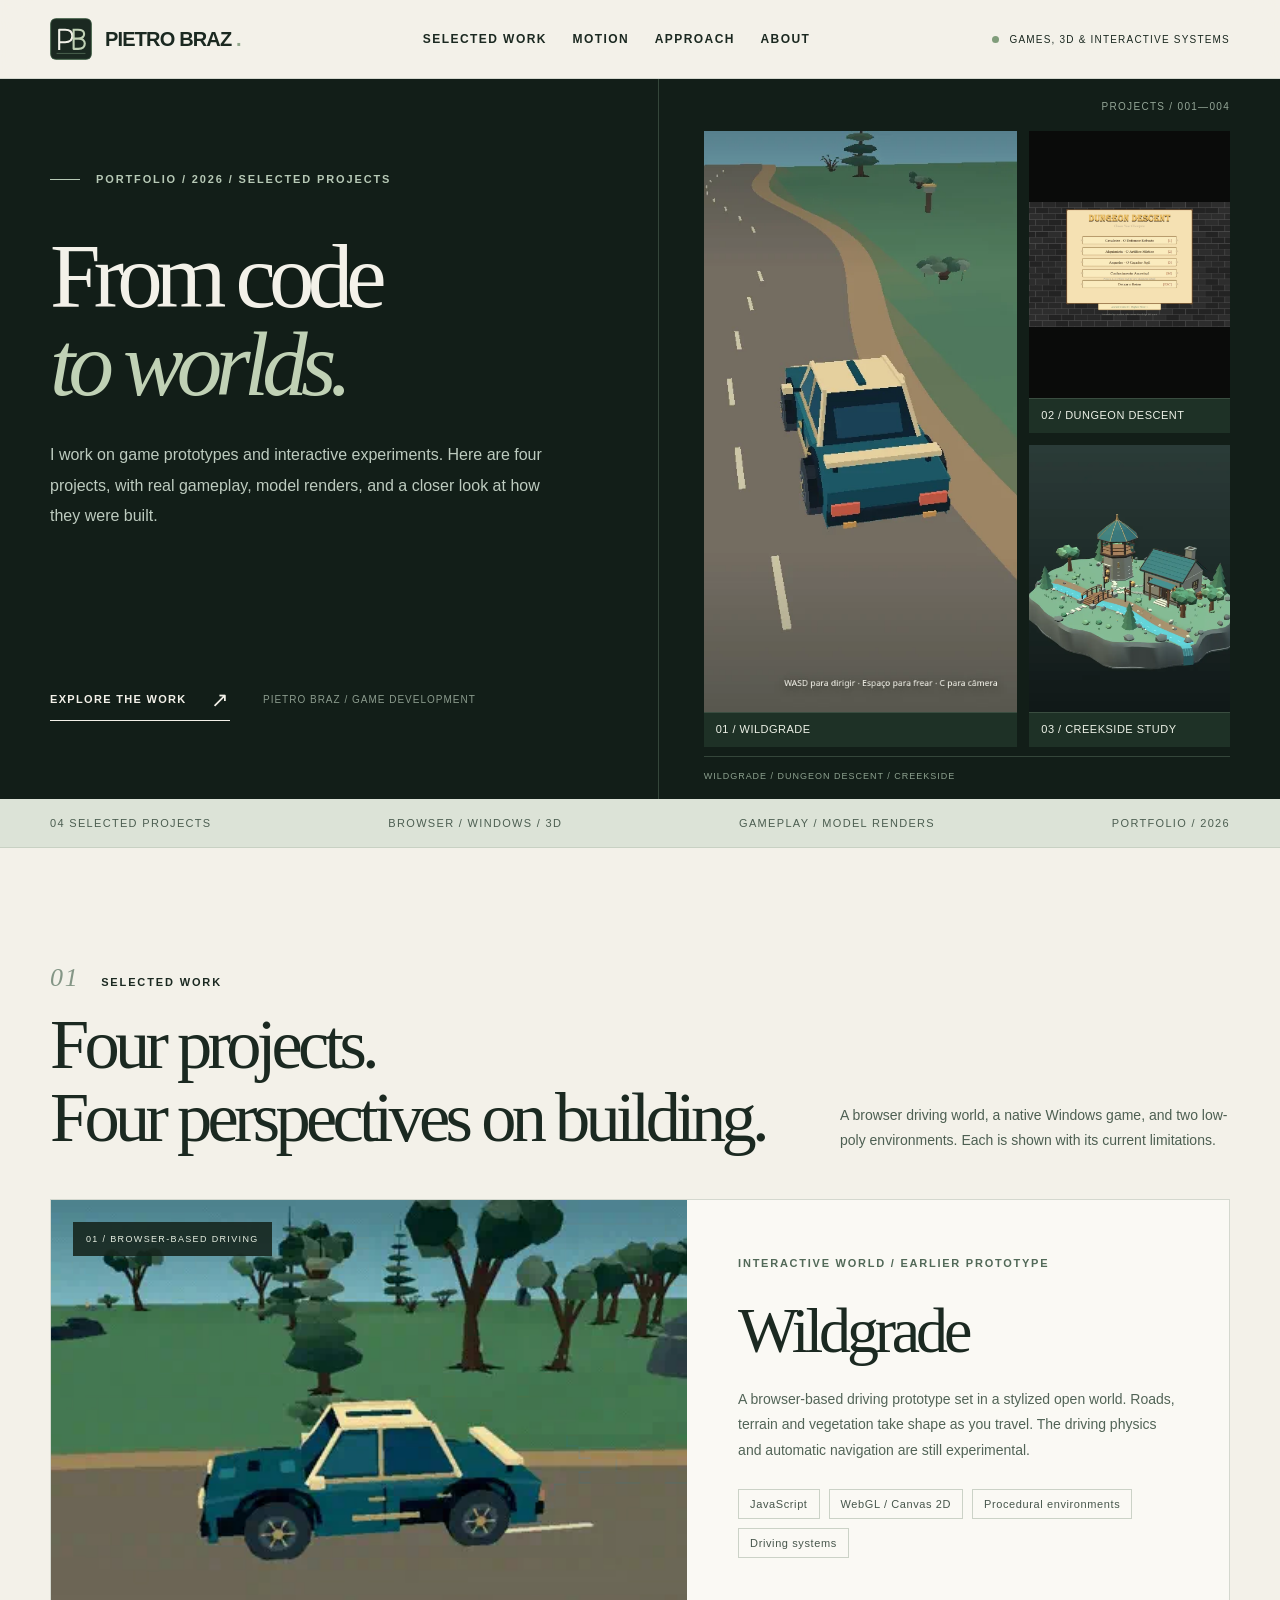
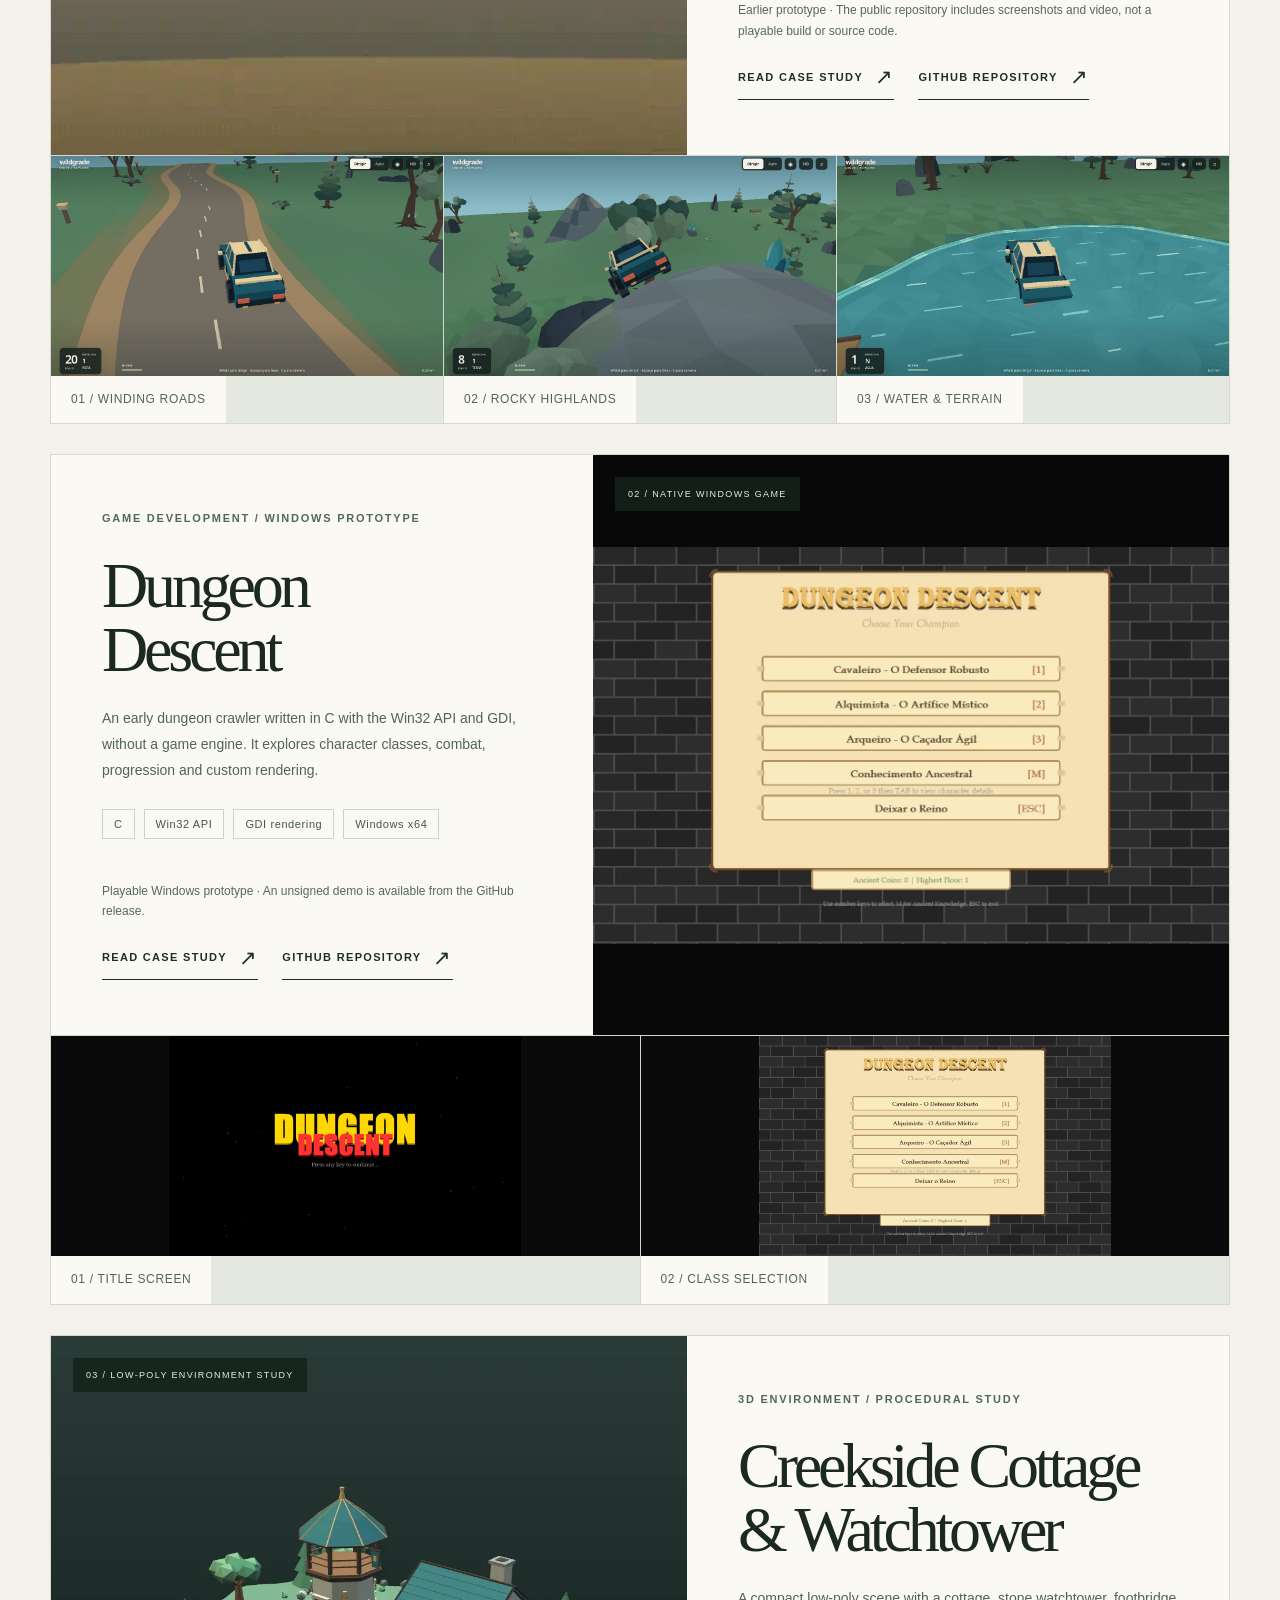
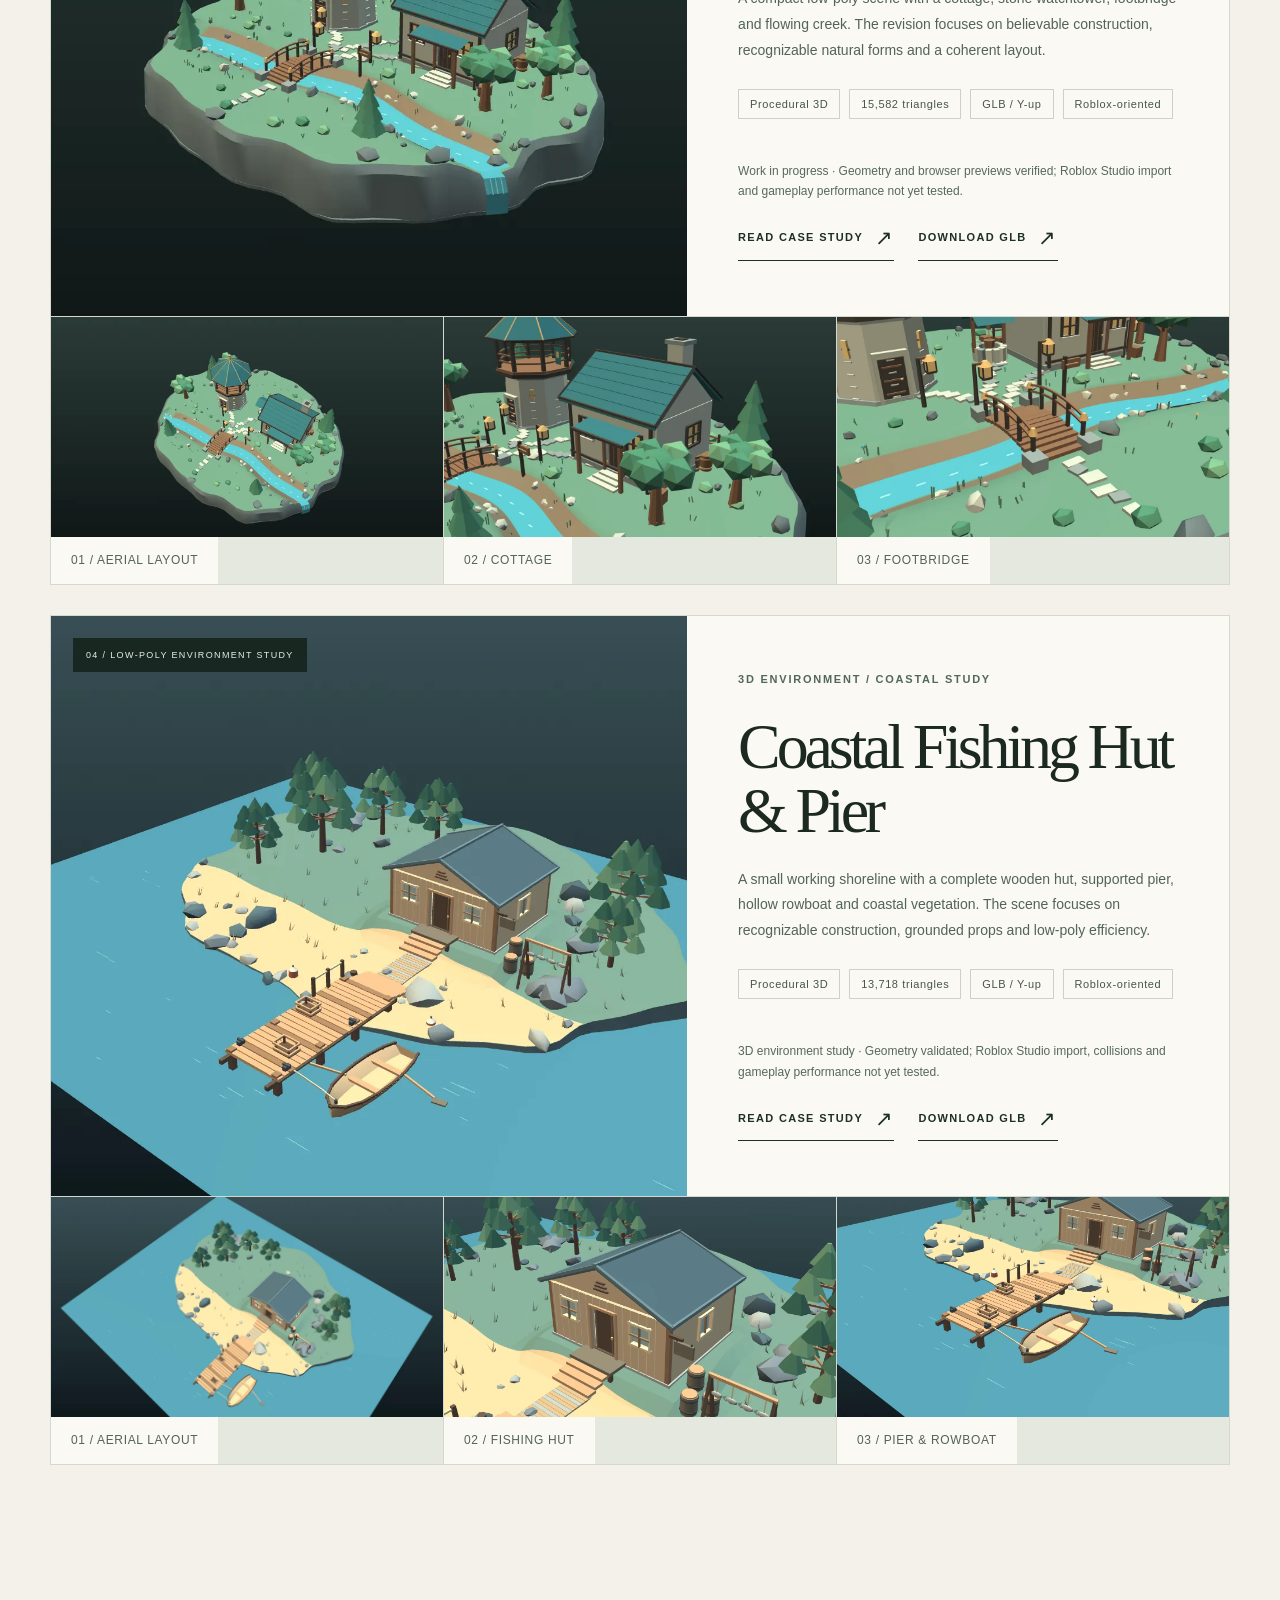
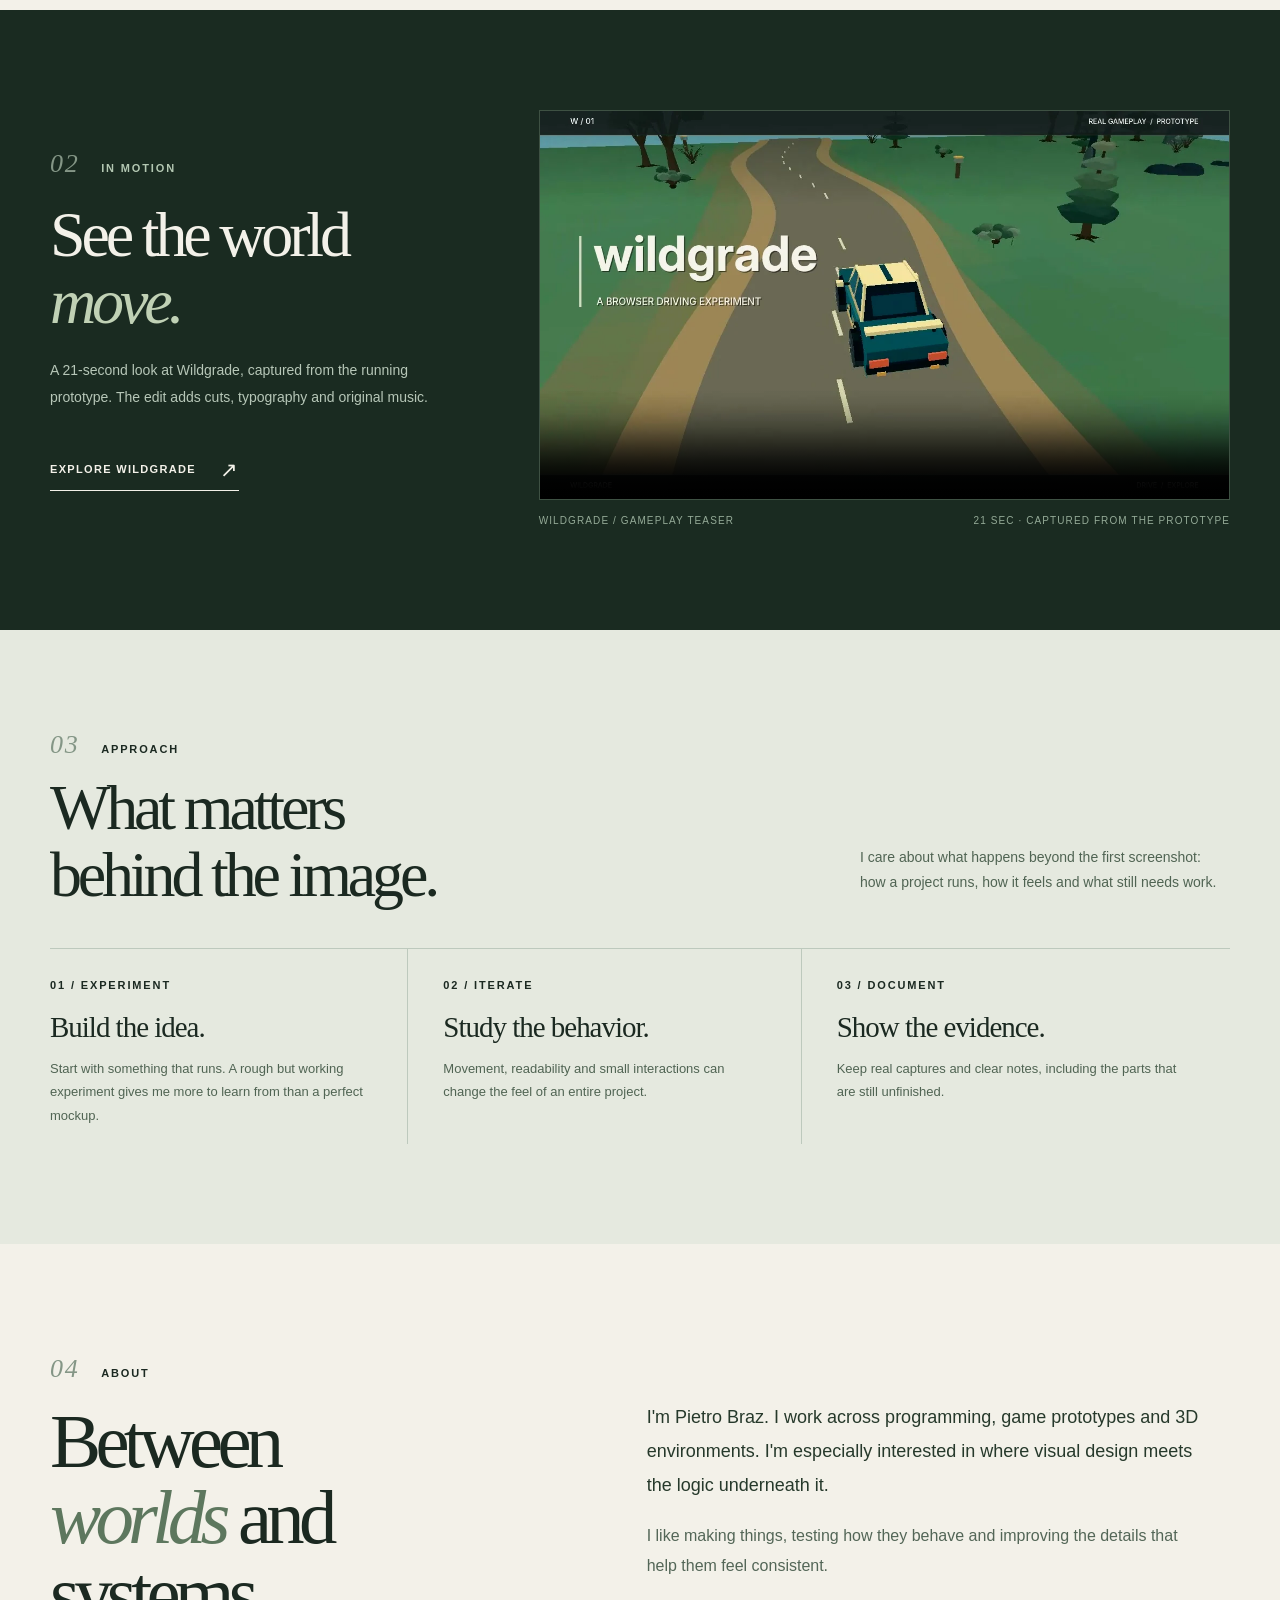
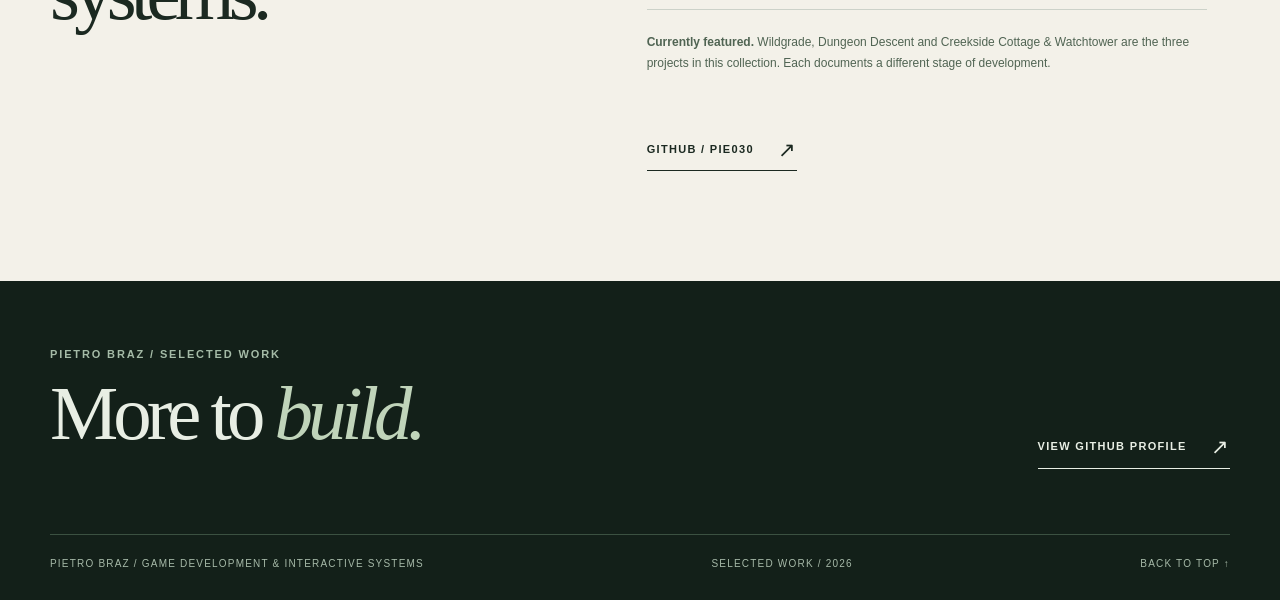
==== commit a3931c4f: "Publish Coastal Fishing Hut & Pier low-poly environment study" ====
--- a/index.html
+++ b/index.html
@@ -6,7 +6,7 @@
   <meta content="#1b2921" name="theme-color"/>
   <meta content="Pietro Braz" name="author"/>
   <meta content="index, follow, max-image-preview:large" name="robots"/>
-  <meta content="Pietro Braz — selected work in game development and 3D environments. Explore Wildgrade, Dungeon Descent and Creekside Cottage & Watchtower through real captures and technical notes." name="description"/>
+  <meta content="Pietro Braz — selected work in game development and 3D environments. Explore Wildgrade, Dungeon Descent, Creekside Cottage & Watchtower, and Coastal Fishing Hut & Pier." name="description"/>
   <link href="https://pie030.github.io/" rel="canonical"/>
   <link href="favicon.svg" rel="icon" type="image/svg+xml"/>
   <link href="favicon.ico" rel="icon" sizes="any"/>
@@ -14,7 +14,7 @@
   <meta content="website" property="og:type"/>
   <meta content="Pietro Braz — Portfolio" property="og:site_name"/>
   <meta content="Pietro Braz — Interactive Worlds &amp; Game Systems" property="og:title"/>
-  <meta content="Selected projects: Wildgrade, Dungeon Descent, and Creekside Cottage & Watchtower. Real screenshots, 3D renders, and technical notes." property="og:description"/>
+  <meta content="Selected projects: Wildgrade, Dungeon Descent, Creekside Cottage & Watchtower, and Coastal Fishing Hut & Pier. Real screenshots and 3D renders." property="og:description"/>
   <meta content="https://pie030.github.io/" property="og:url"/>
   <meta content="https://raw.githubusercontent.com/pie030/Wildgrade/main/assets/screenshots/driving.png" property="og:image"/>
   
@@ -102,7 +102,7 @@
         </em>
        </h1>
        <p>
-        I work on game prototypes and interactive experiments. Here are three projects, with real gameplay, model renders, and a closer look at how they were built.
+        I work on game prototypes and interactive experiments. Here are four projects, with real gameplay, model renders, and a closer look at how they were built.
        </p>
       </div>
       <div class="hero-actions">
@@ -119,7 +119,7 @@
      </div>
      <div class="hero-media">
       <span class="hero-index">
-       PROJECTS / 001—003
+       PROJECTS / 001—004
       </span>
       <div class="media-card primary">
        <img alt="Wildgrade — real gameplay on a winding road" decoding="async" fetchpriority="high" height="760" src="assets/wildgrade-road.webp" width="1280"/>
@@ -145,7 +145,7 @@
    <div class="ticker">
     <div class="wrap">
      <span>
-      03 selected projects
+      04 selected projects
      </span>
      <span>
       Browser / Windows / 3D
@@ -169,13 +169,13 @@
         Selected work
        </div>
        <h2>
-        Three projects.
+        Four projects.
         <br/>
-        Three ways of building.
+        Four perspectives on building.
        </h2>
       </div>
       <p>
-       A browser driving world, a native Windows game, and a low-poly 3D environment. Each is shown with its current limitations.
+       A browser driving world, a native Windows game, and two low-poly environments. Each is shown with its current limitations.
       </p>
      </div>
      <article aria-labelledby="wild-title" class="case">
@@ -354,6 +354,31 @@
        <button aria-label="Enlarge bridge detail" class="gallery-tile" data-caption="Creekside / Footbridge" data-lightbox="" type="button"><img alt="Wooden footbridge with planks and rails over the creek" decoding="async" height="675" loading="lazy" src="assets/creekside-bridge.webp" width="1200"/><span>03 / Footbridge</span></button>
       </div>
      </article>
+     <article aria-labelledby="coastal-title" class="case">
+      <div class="case-top">
+       <div class="case-media">
+        <img alt="Actual render of a low-poly coastal fishing hut, wooden pier and moored rowboat" decoding="async" height="1000" loading="lazy" src="assets/coastal-hero.webp" width="1600"/>
+        <span class="case-corner">04 / Low-poly environment study</span>
+       </div>
+       <div class="case-content">
+        <div>
+         <div class="kicker">3D environment / Coastal study</div>
+         <h3 id="coastal-title">Coastal Fishing Hut<br/>&amp; Pier</h3>
+         <p>A small working shoreline with a complete wooden hut, supported pier, hollow rowboat and coastal vegetation. The scene focuses on recognizable construction, grounded props and low-poly efficiency.</p>
+         <div class="chips"><span class="chip">Procedural 3D</span><span class="chip">13,718 triangles</span><span class="chip">GLB / Y-up</span><span class="chip">Roblox-oriented</span></div>
+        </div>
+        <div class="case-bottom">
+         <p class="case-note">3D environment study · Geometry validated; Roblox Studio import, collisions and gameplay performance not yet tested.</p>
+         <div class="project-actions"><a class="text-link" href="projects/coastal-fishing-hut-pier.html">Read case study <span aria-hidden="true" class="arrow">↗</span></a><a class="text-link project-secondary" href="assets/coastal-fishing-hut-pier-yup.glb" download>Download GLB <span aria-hidden="true" class="arrow">↗</span></a></div>
+        </div>
+       </div>
+      </div>
+      <div class="case-gallery">
+       <button aria-label="Enlarge aerial view of Coastal Fishing Hut and Pier" class="gallery-tile" data-caption="Coastal / Aerial layout" data-lightbox="" type="button"><img alt="Aerial view of a low-poly fishing hut, beach, pier and boat" decoding="async" height="900" loading="lazy" src="assets/coastal-aerial.webp" width="1600"/><span>01 / Aerial layout</span></button>
+       <button aria-label="Enlarge fishing hut detail" class="gallery-tile" data-caption="Coastal / Fishing hut" data-lightbox="" type="button"><img alt="Fishing hut with closed roof, door, windows and steps" decoding="async" height="875" loading="lazy" src="assets/coastal-hut.webp" width="1400"/><span>02 / Fishing hut</span></button>
+       <button aria-label="Enlarge pier and boat detail" class="gallery-tile" data-caption="Coastal / Pier and rowboat" data-lightbox="" type="button"><img alt="Supported pier with a hollow wooden rowboat and oars" decoding="async" height="875" loading="lazy" src="assets/coastal-boat.webp" width="1400"/><span>03 / Pier &amp; rowboat</span></button>
+      </div>
+     </article>
     </div>
    </section>
    <section class="film" id="film">
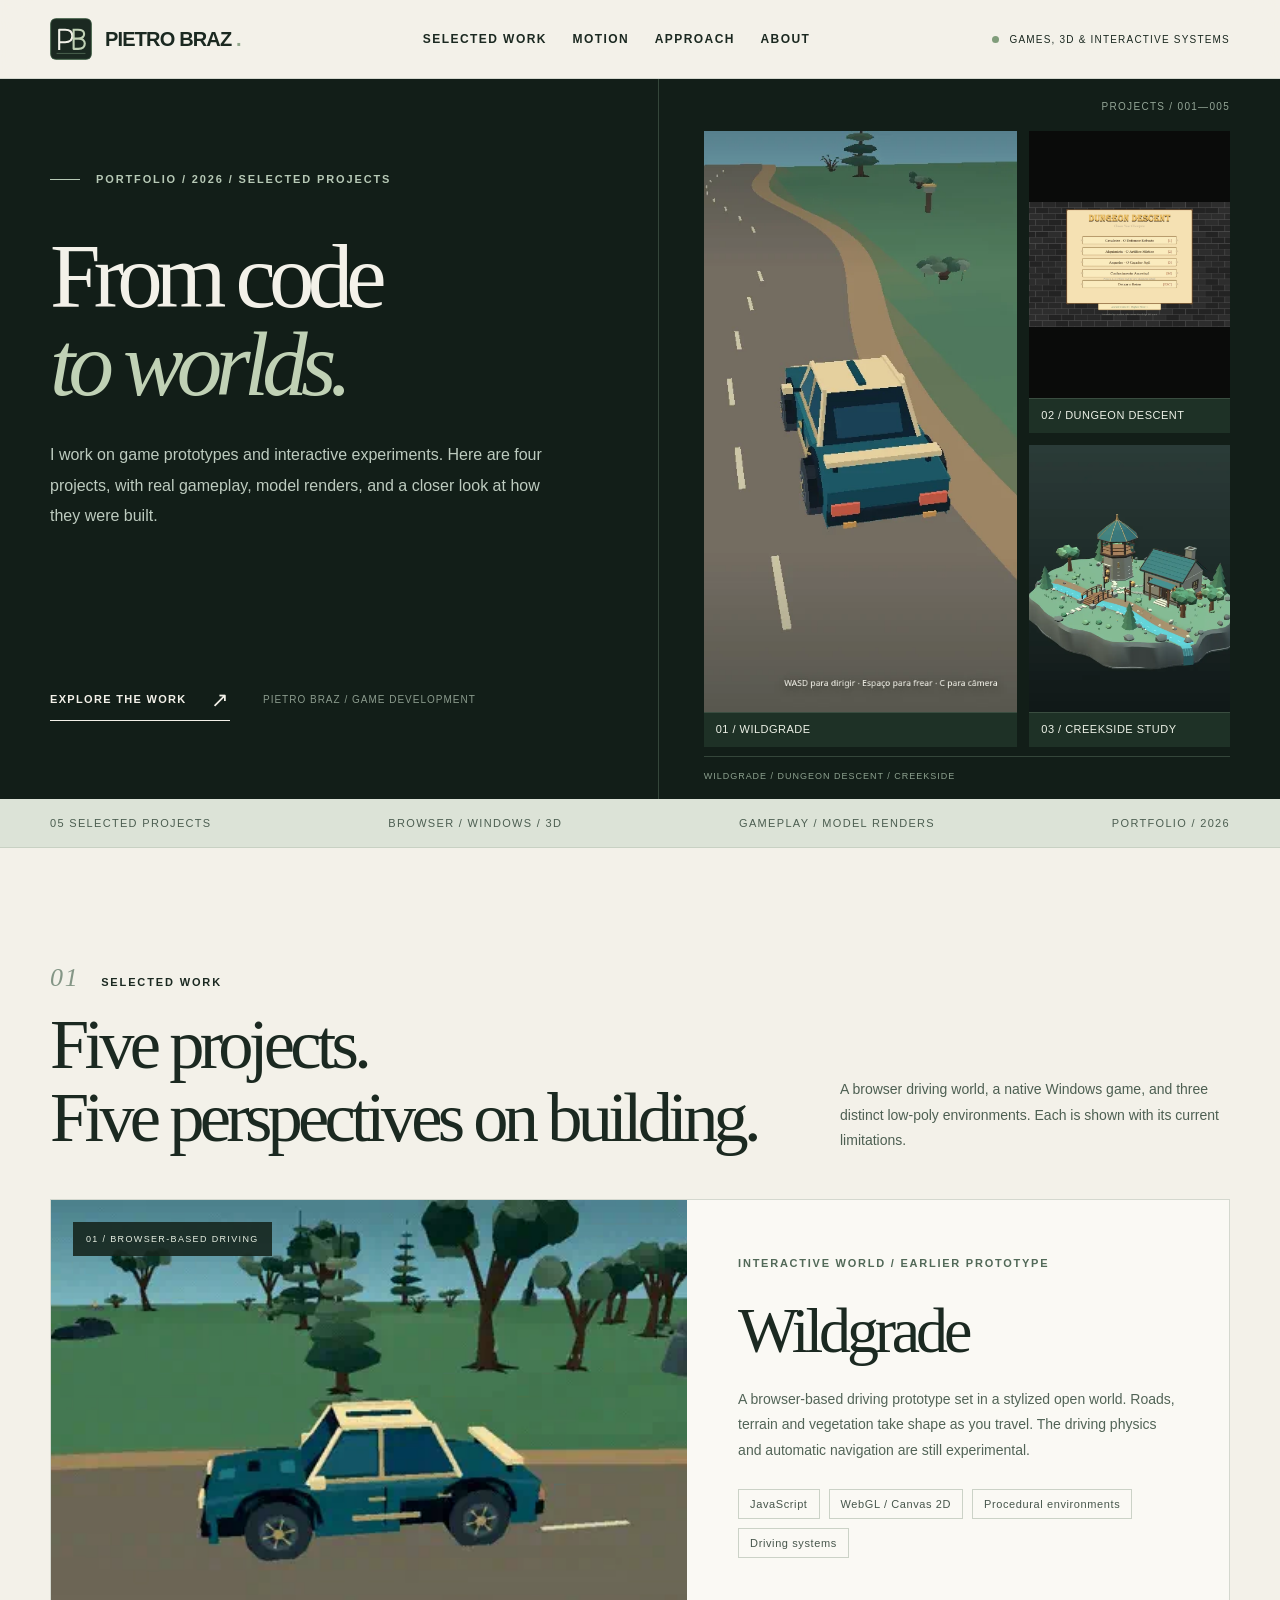
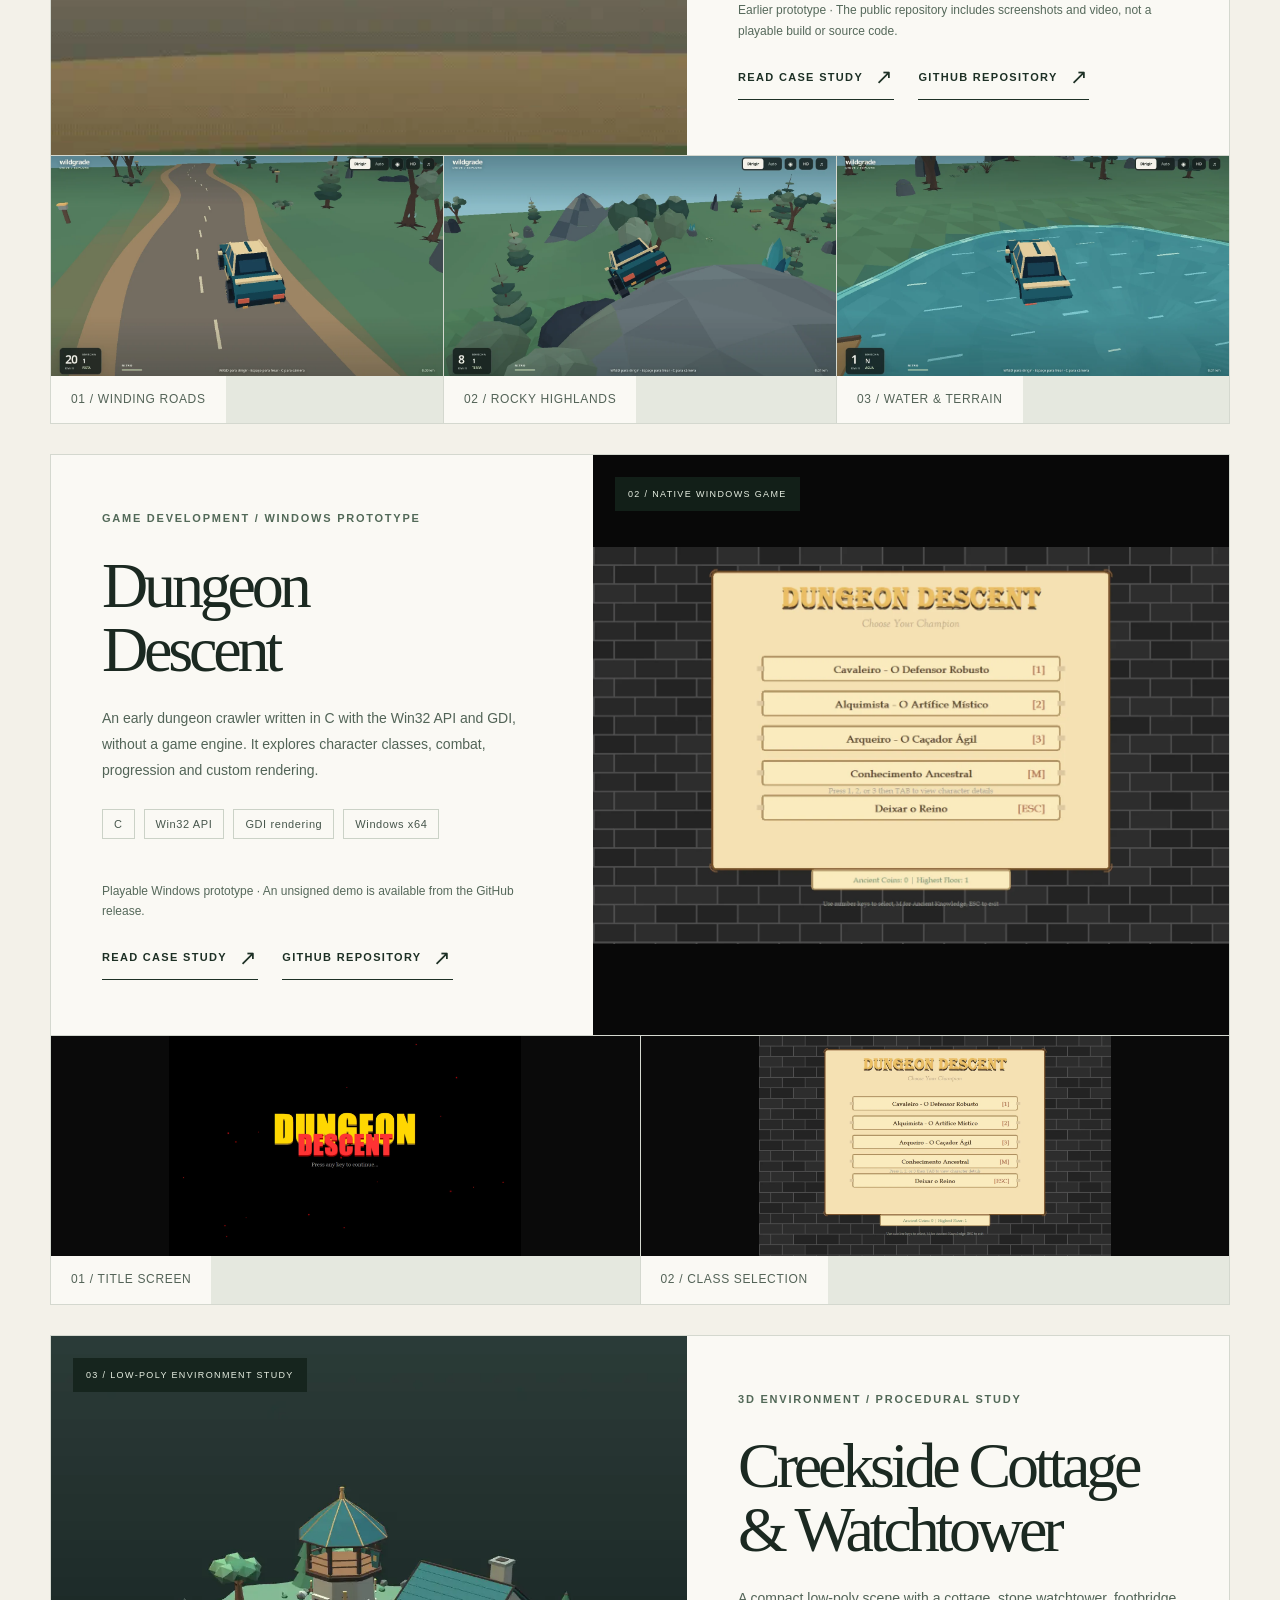
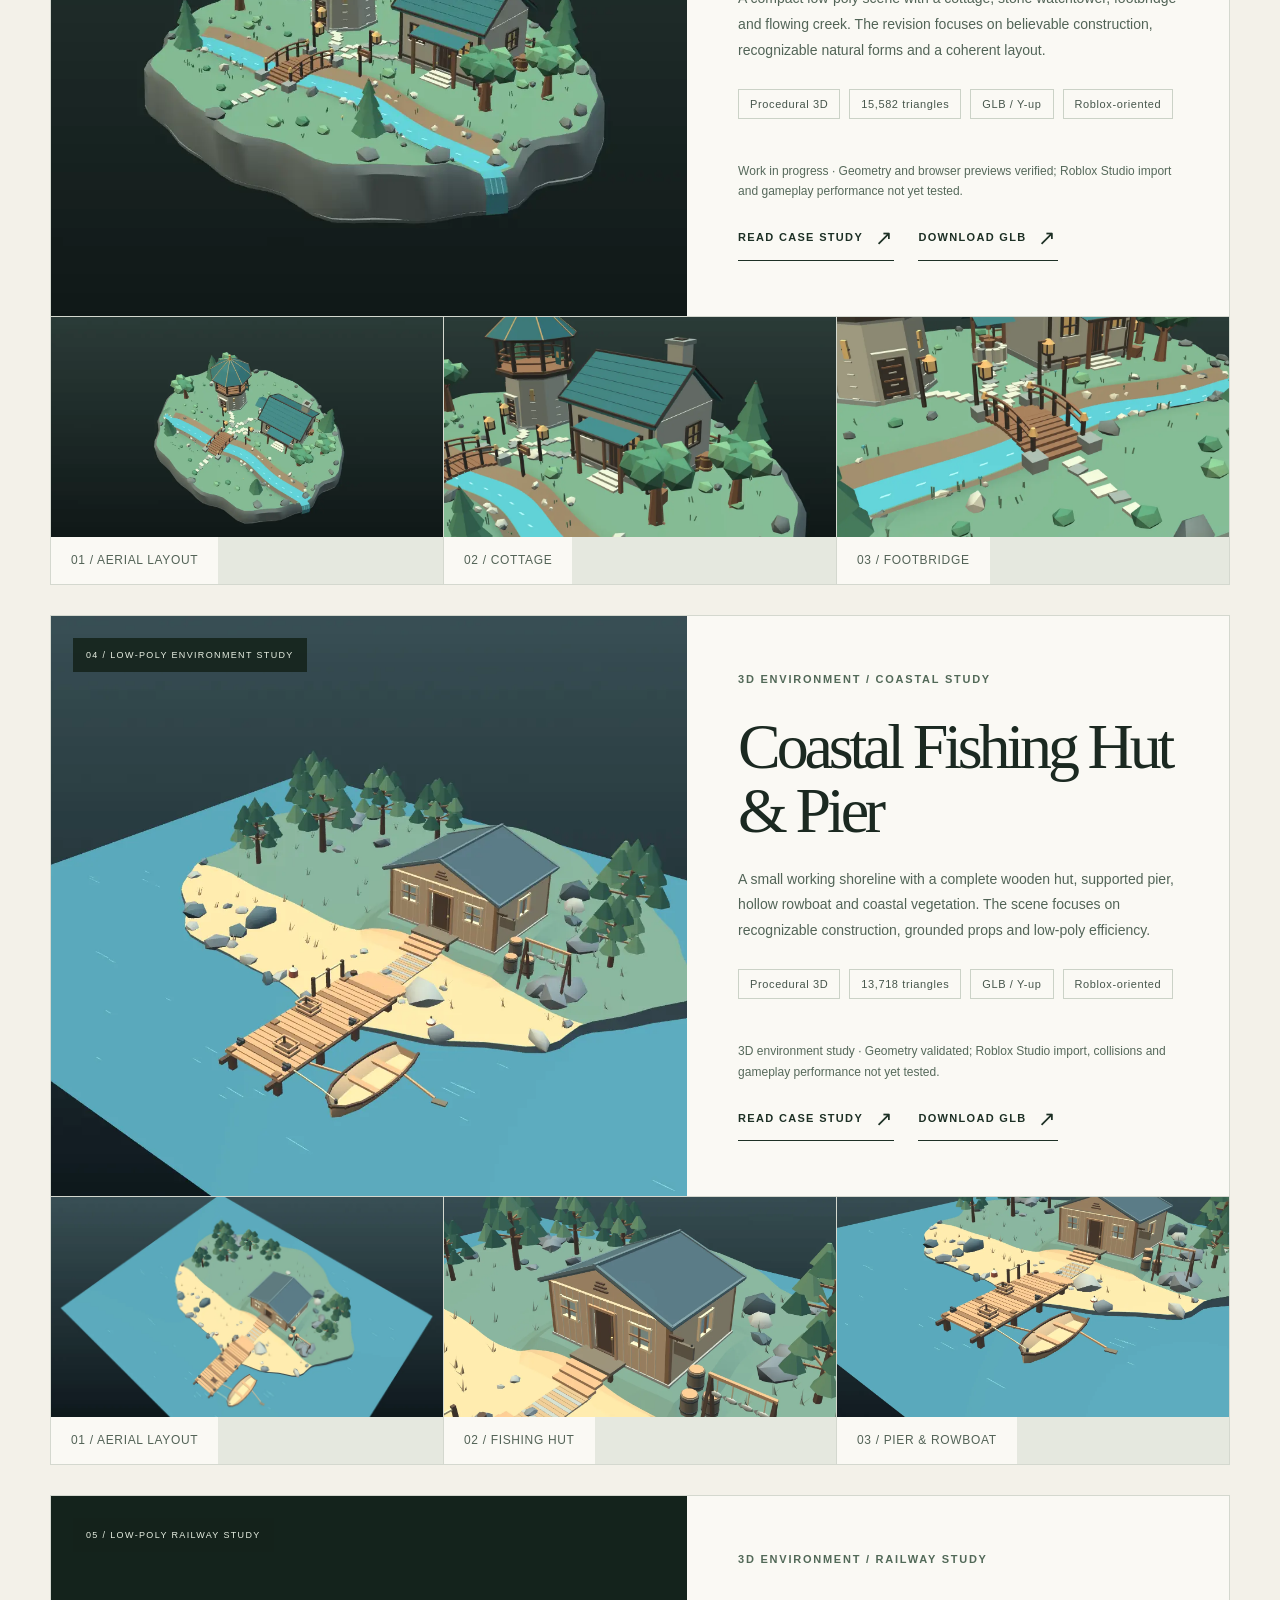
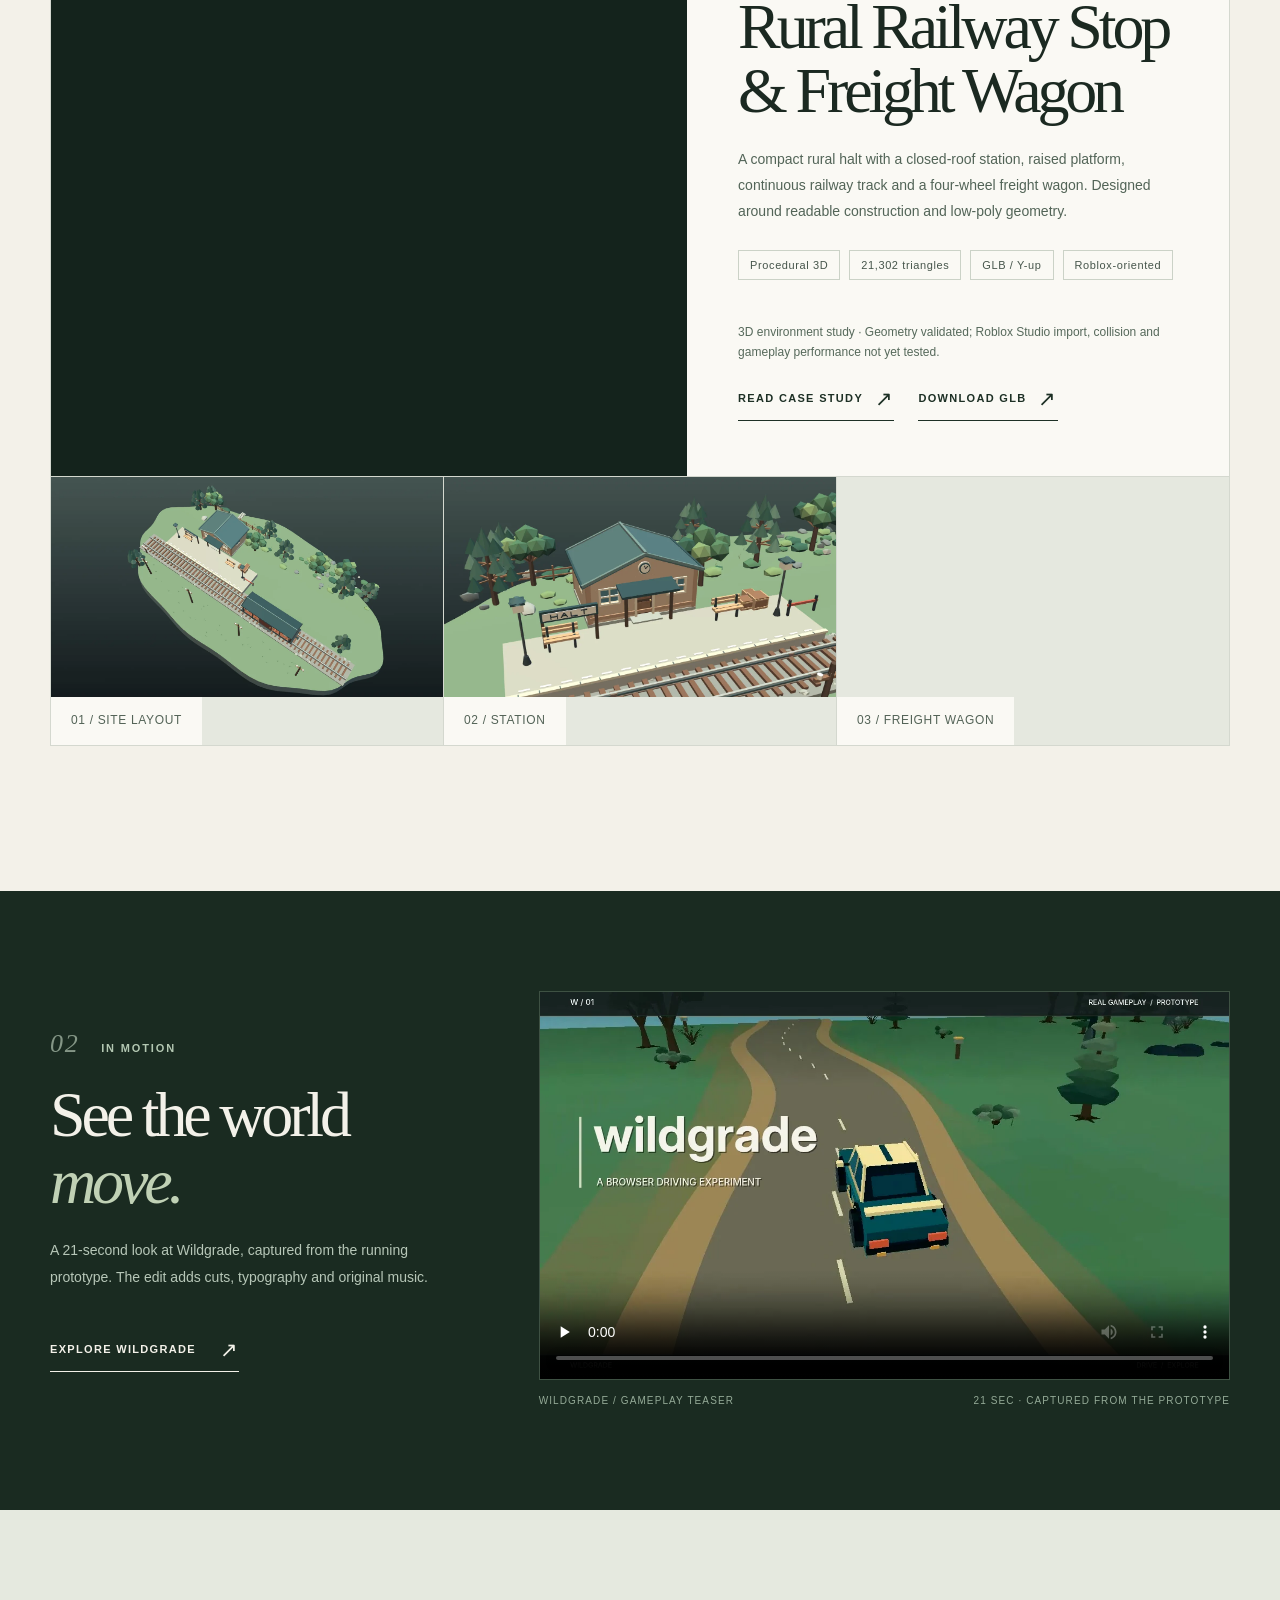
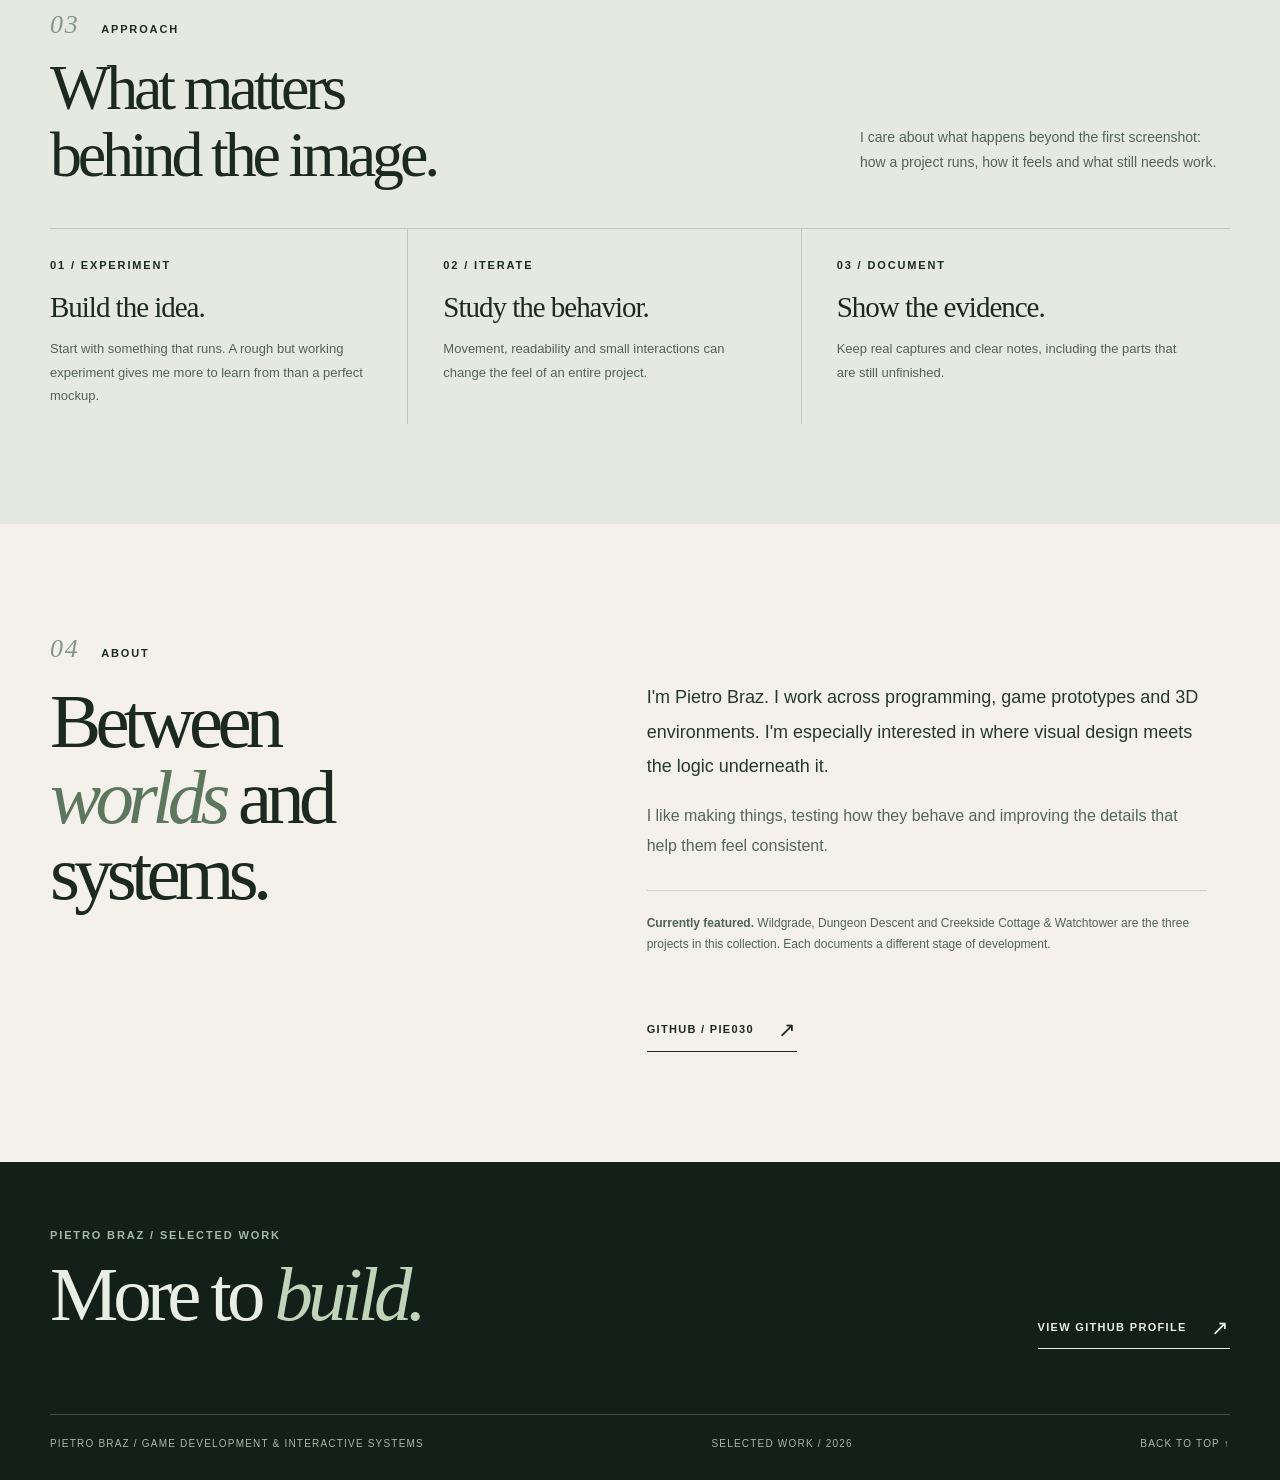
==== commit b6489160: "Publish Rural Railway Stop & Freight Wagon low-poly environment study" ====
--- a/index.html
+++ b/index.html
@@ -6,7 +6,7 @@
   <meta content="#1b2921" name="theme-color"/>
   <meta content="Pietro Braz" name="author"/>
   <meta content="index, follow, max-image-preview:large" name="robots"/>
-  <meta content="Pietro Braz — selected work in game development and 3D environments. Explore Wildgrade, Dungeon Descent, Creekside Cottage & Watchtower, and Coastal Fishing Hut & Pier." name="description"/>
+  <meta content="Pietro Braz — game development and low-poly 3D environments. Five projects spanning driving prototypes, Windows games, coastal scenes and rural railway modeling." name="description"/>
   <link href="https://pie030.github.io/" rel="canonical"/>
   <link href="favicon.svg" rel="icon" type="image/svg+xml"/>
   <link href="favicon.ico" rel="icon" sizes="any"/>
@@ -14,7 +14,7 @@
   <meta content="website" property="og:type"/>
   <meta content="Pietro Braz — Portfolio" property="og:site_name"/>
   <meta content="Pietro Braz — Interactive Worlds &amp; Game Systems" property="og:title"/>
-  <meta content="Selected projects: Wildgrade, Dungeon Descent, Creekside Cottage & Watchtower, and Coastal Fishing Hut & Pier. Real screenshots and 3D renders." property="og:description"/>
+  <meta content="Five selected projects in games and 3D environments: Wildgrade, Dungeon Descent, Creekside, Coastal Fishing Hut and Rural Railway Stop. Actual model renders and gameplay captures." property="og:description"/>
   <meta content="https://pie030.github.io/" property="og:url"/>
   <meta content="https://raw.githubusercontent.com/pie030/Wildgrade/main/assets/screenshots/driving.png" property="og:image"/>
   
@@ -119,7 +119,7 @@
      </div>
      <div class="hero-media">
       <span class="hero-index">
-       PROJECTS / 001—004
+       PROJECTS / 001—005
       </span>
       <div class="media-card primary">
        <img alt="Wildgrade — real gameplay on a winding road" decoding="async" fetchpriority="high" height="760" src="assets/wildgrade-road.webp" width="1280"/>
@@ -145,7 +145,7 @@
    <div class="ticker">
     <div class="wrap">
      <span>
-      04 selected projects
+      05 selected projects
      </span>
      <span>
       Browser / Windows / 3D
@@ -169,13 +169,13 @@
         Selected work
        </div>
        <h2>
-        Four projects.
+        Five projects.
         <br/>
-        Four perspectives on building.
+        Five perspectives on building.
        </h2>
       </div>
       <p>
-       A browser driving world, a native Windows game, and two low-poly environments. Each is shown with its current limitations.
+       A browser driving world, a native Windows game, and three distinct low-poly environments. Each is shown with its current limitations.
       </p>
      </div>
      <article aria-labelledby="wild-title" class="case">
@@ -379,7 +379,11 @@
        <button aria-label="Enlarge pier and boat detail" class="gallery-tile" data-caption="Coastal / Pier and rowboat" data-lightbox="" type="button"><img alt="Supported pier with a hollow wooden rowboat and oars" decoding="async" height="875" loading="lazy" src="assets/coastal-boat.webp" width="1400"/><span>03 / Pier &amp; rowboat</span></button>
       </div>
      </article>
-    </div>
+     <article aria-labelledby="railway-title" class="case">
+      <div class="case-top"><div class="case-media"><img alt="Actual 3D render of a rural railway stop with a station building, track, freight wagon and trees" decoding="async" height="1000" loading="lazy" src="assets/railway-hero.webp" width="1600"/><span class="case-corner">05 / Low-poly railway study</span></div>
+       <div class="case-content"><div><div class="kicker">3D environment / Railway study</div><h3 id="railway-title">Rural Railway Stop<br/>&amp; Freight Wagon</h3><p>A compact rural halt with a closed-roof station, raised platform, continuous railway track and a four-wheel freight wagon. Designed around readable construction and low-poly geometry.</p><div class="chips"><span class="chip">Procedural 3D</span><span class="chip">21,302 triangles</span><span class="chip">GLB / Y-up</span><span class="chip">Roblox-oriented</span></div></div><div class="case-bottom"><p class="case-note">3D environment study · Geometry validated; Roblox Studio import, collision and gameplay performance not yet tested.</p><div class="project-actions"><a class="text-link" href="projects/rural-railway-stop-freight-wagon.html">Read case study <span aria-hidden="true" class="arrow">↗</span></a><a class="text-link project-secondary" href="assets/rural-railway-stop-freight-wagon-yup.glb" download>Download GLB <span aria-hidden="true" class="arrow">↗</span></a></div></div></div></div>
+      <div class="case-gallery"><button aria-label="Enlarge aerial view of the railway stop" class="gallery-tile" data-caption="Railway / Aerial composition" data-lightbox="" type="button"><img alt="Aerial view of station, platform, railway and wagon" decoding="async" height="900" loading="lazy" src="assets/railway-aerial.webp" width="1600"/><span>01 / Site layout</span></button><button aria-label="Enlarge railway station detail" class="gallery-tile" data-caption="Railway / Station architecture" data-lightbox="" type="button"><img alt="Rural station with a closed roof, door, windows and clock" decoding="async" height="875" loading="lazy" src="assets/railway-station.webp" width="1400"/><span>02 / Station</span></button><button aria-label="Enlarge freight wagon detail" class="gallery-tile" data-caption="Railway / Freight wagon" data-lightbox="" type="button"><img alt="Four-wheel low-poly freight wagon with sliding cargo doors" decoding="async" height="875" loading="lazy" src="assets/railway-wagon.webp" width="1400"/><span>03 / Freight wagon</span></button></div>
+     </article>    </div>
    </section>
    <section class="film" id="film">
     <div class="wrap film-grid">
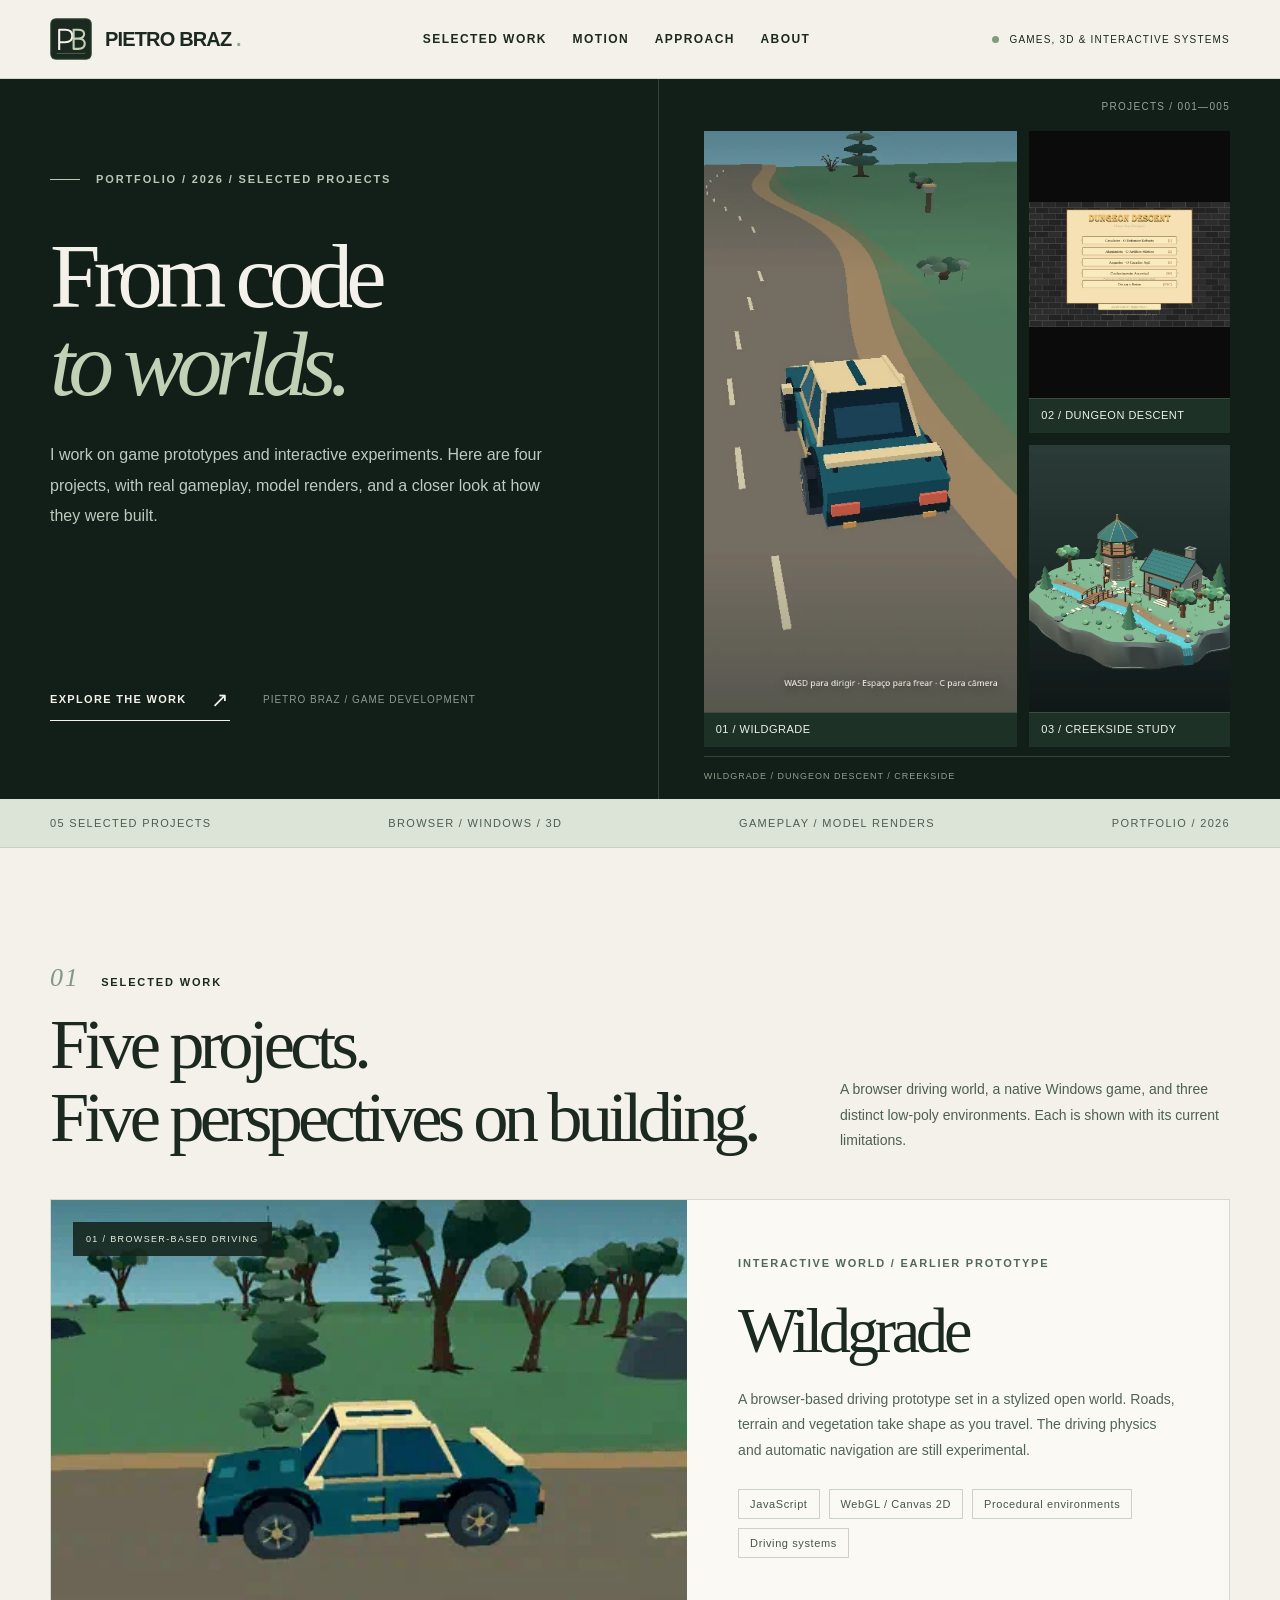
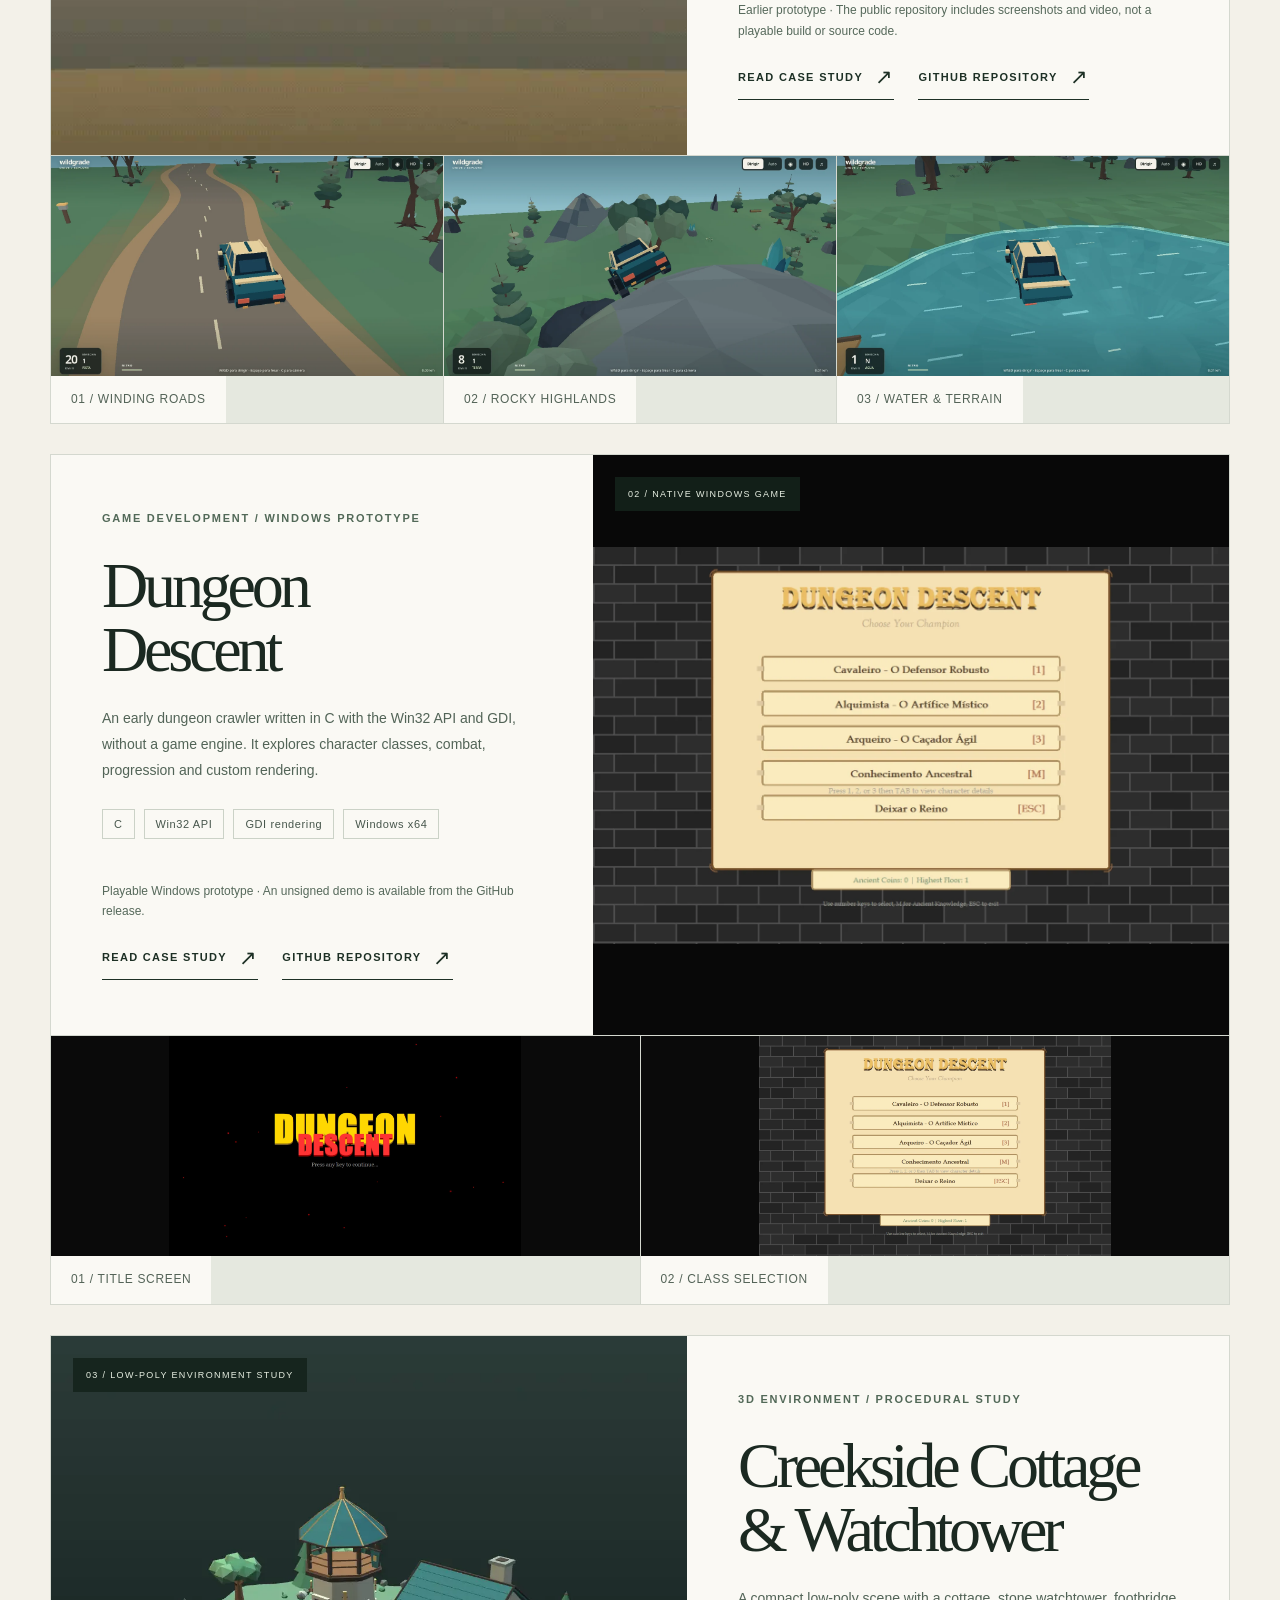
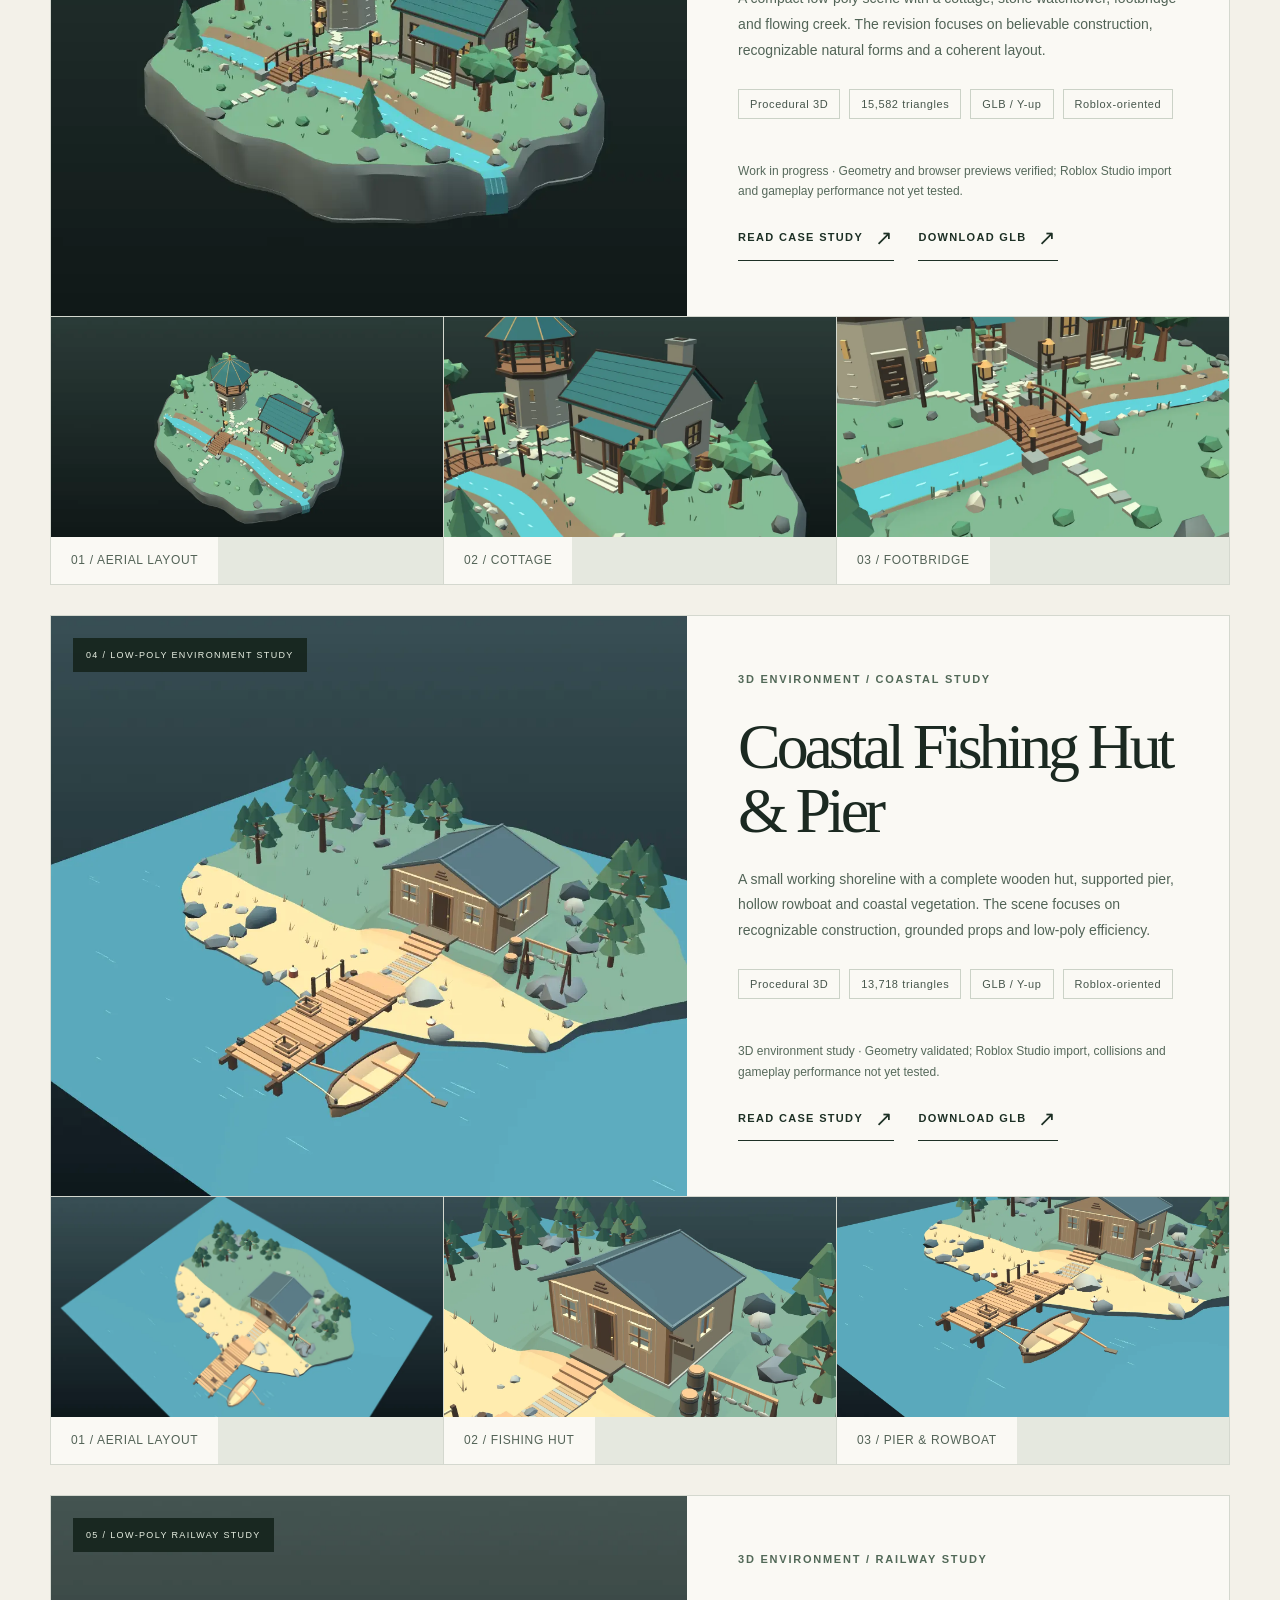
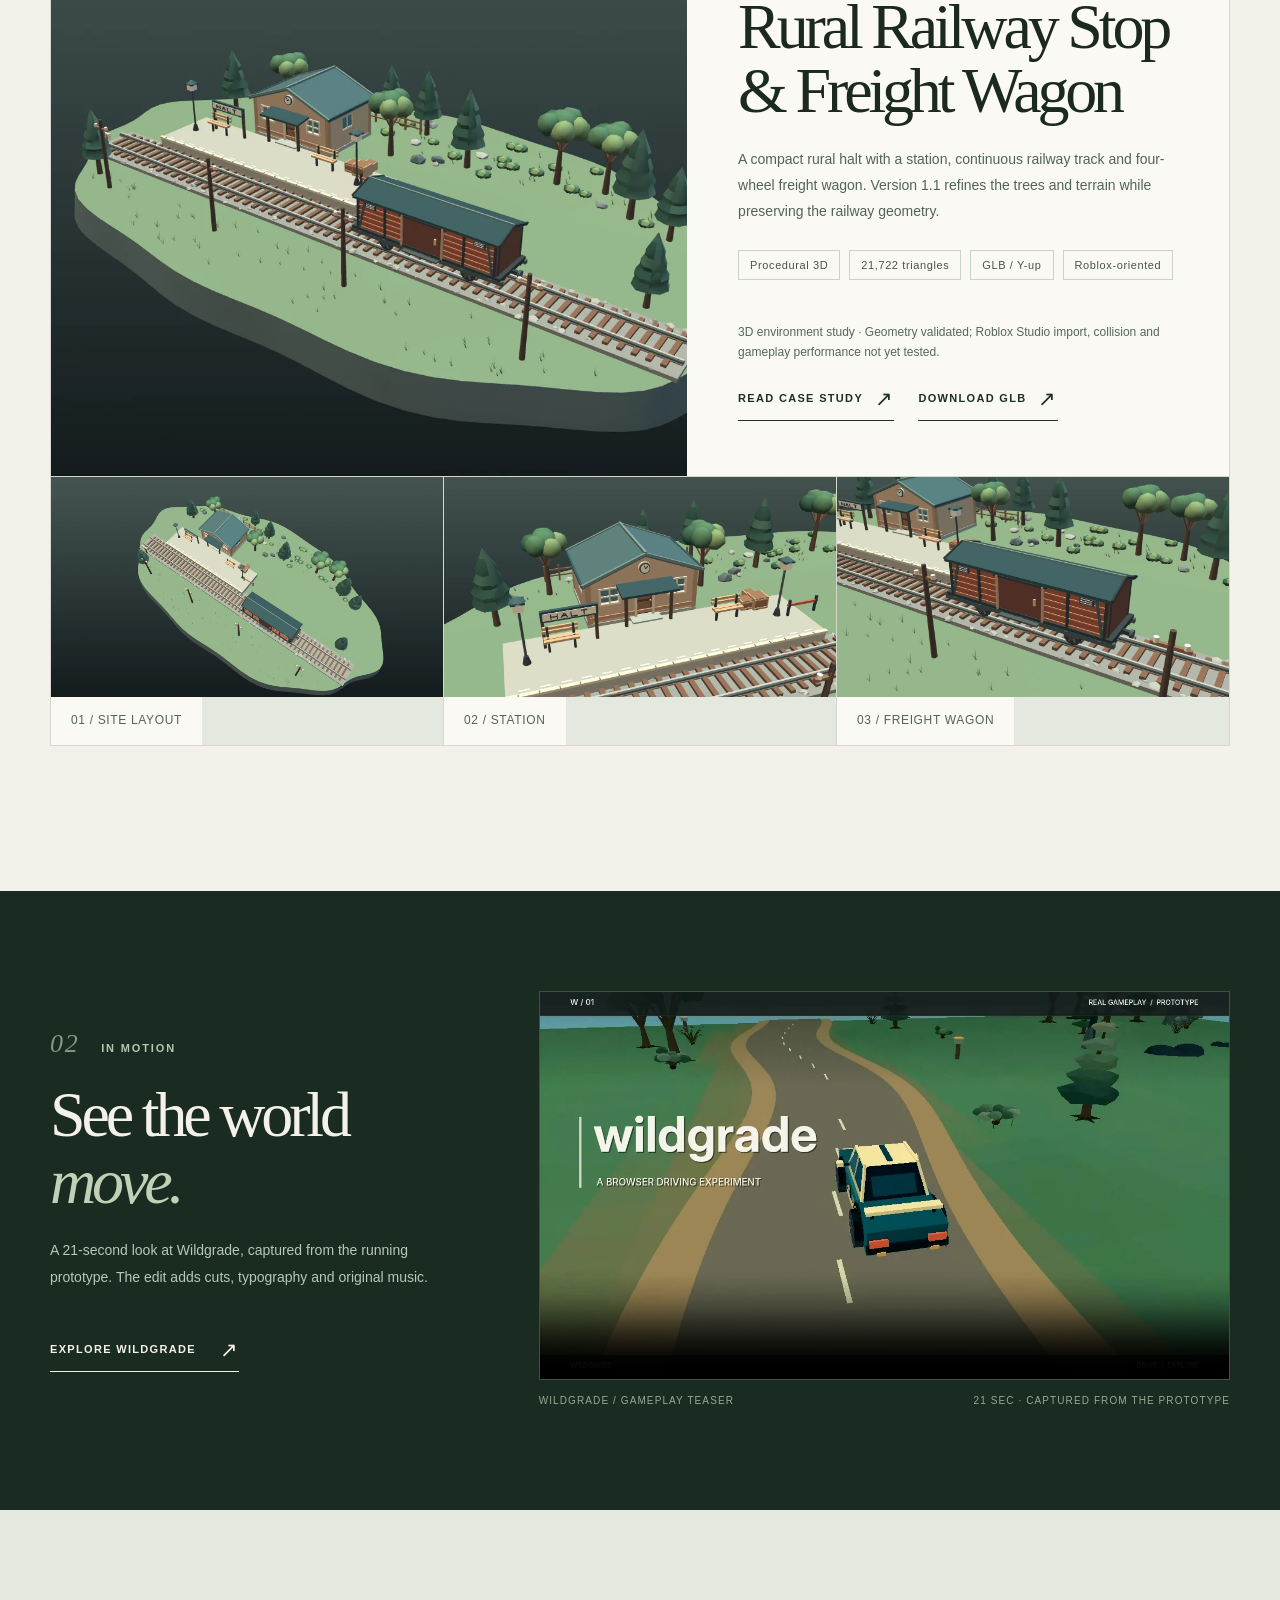
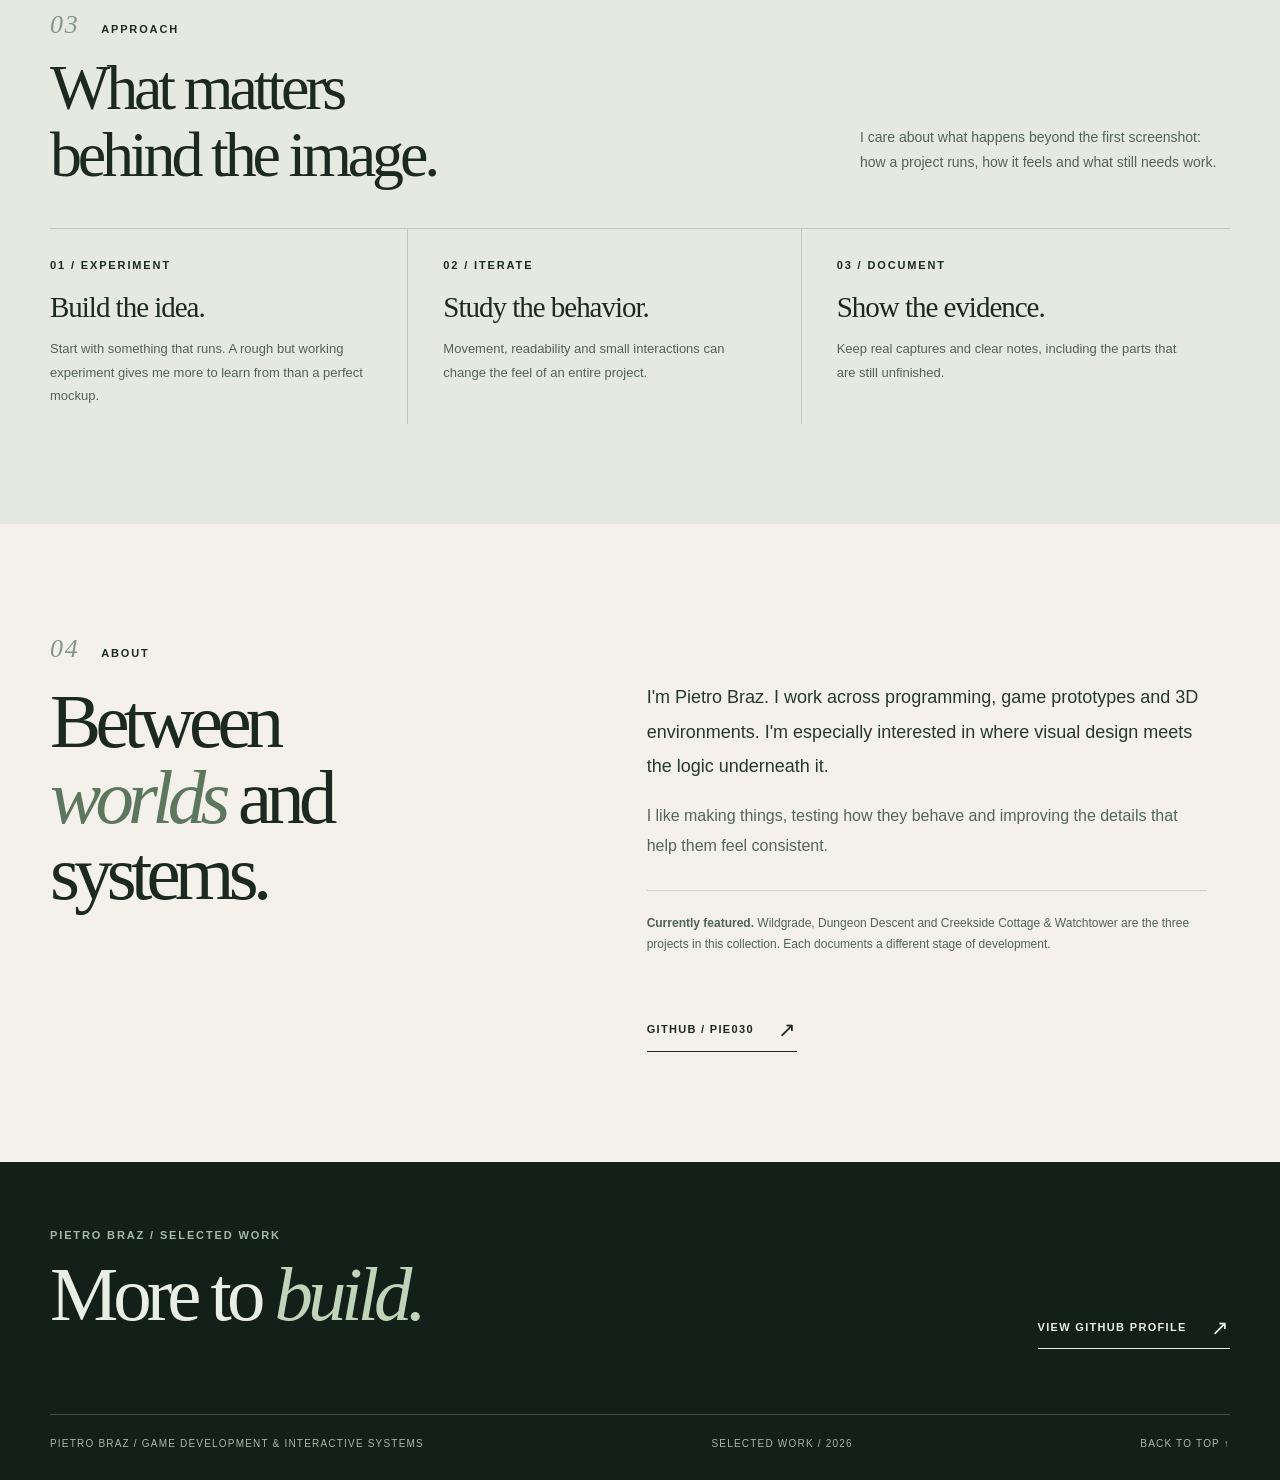
==== commit ee49188d: "Refine Rural Railway woodland v1.1 and publish updated 3D model" ====
--- a/index.html
+++ b/index.html
@@ -380,8 +380,8 @@
       </div>
      </article>
      <article aria-labelledby="railway-title" class="case">
-      <div class="case-top"><div class="case-media"><img alt="Actual 3D render of a rural railway stop with a station building, track, freight wagon and trees" decoding="async" height="1000" loading="lazy" src="assets/railway-hero.webp" width="1600"/><span class="case-corner">05 / Low-poly railway study</span></div>
-       <div class="case-content"><div><div class="kicker">3D environment / Railway study</div><h3 id="railway-title">Rural Railway Stop<br/>&amp; Freight Wagon</h3><p>A compact rural halt with a closed-roof station, raised platform, continuous railway track and a four-wheel freight wagon. Designed around readable construction and low-poly geometry.</p><div class="chips"><span class="chip">Procedural 3D</span><span class="chip">21,302 triangles</span><span class="chip">GLB / Y-up</span><span class="chip">Roblox-oriented</span></div></div><div class="case-bottom"><p class="case-note">3D environment study · Geometry validated; Roblox Studio import, collision and gameplay performance not yet tested.</p><div class="project-actions"><a class="text-link" href="projects/rural-railway-stop-freight-wagon.html">Read case study <span aria-hidden="true" class="arrow">↗</span></a><a class="text-link project-secondary" href="assets/rural-railway-stop-freight-wagon-yup.glb" download>Download GLB <span aria-hidden="true" class="arrow">↗</span></a></div></div></div></div>
+      <div class="case-top"><div class="case-media"><img alt="Actual 3D render of the v1.1 rural railway stop, with rebuilt trees, station, track and freight wagon" decoding="async" height="1000" loading="lazy" src="assets/railway-hero.webp" width="1600"/><span class="case-corner">05 / Low-poly railway study</span></div>
+       <div class="case-content"><div><div class="kicker">3D environment / Railway study</div><h3 id="railway-title">Rural Railway Stop<br/>&amp; Freight Wagon</h3><p>A compact rural halt with a station, continuous railway track and four-wheel freight wagon. Version 1.1 refines the trees and terrain while preserving the railway geometry.</p><div class="chips"><span class="chip">Procedural 3D</span><span class="chip">21,722 triangles</span><span class="chip">GLB / Y-up</span><span class="chip">Roblox-oriented</span></div></div><div class="case-bottom"><p class="case-note">3D environment study · Geometry validated; Roblox Studio import, collision and gameplay performance not yet tested.</p><div class="project-actions"><a class="text-link" href="projects/rural-railway-stop-freight-wagon.html">Read case study <span aria-hidden="true" class="arrow">↗</span></a><a class="text-link project-secondary" href="assets/rural-railway-stop-freight-wagon-yup.glb" download>Download GLB <span aria-hidden="true" class="arrow">↗</span></a></div></div></div></div>
       <div class="case-gallery"><button aria-label="Enlarge aerial view of the railway stop" class="gallery-tile" data-caption="Railway / Aerial composition" data-lightbox="" type="button"><img alt="Aerial view of station, platform, railway and wagon" decoding="async" height="900" loading="lazy" src="assets/railway-aerial.webp" width="1600"/><span>01 / Site layout</span></button><button aria-label="Enlarge railway station detail" class="gallery-tile" data-caption="Railway / Station architecture" data-lightbox="" type="button"><img alt="Rural station with a closed roof, door, windows and clock" decoding="async" height="875" loading="lazy" src="assets/railway-station.webp" width="1400"/><span>02 / Station</span></button><button aria-label="Enlarge freight wagon detail" class="gallery-tile" data-caption="Railway / Freight wagon" data-lightbox="" type="button"><img alt="Four-wheel low-poly freight wagon with sliding cargo doors" decoding="async" height="875" loading="lazy" src="assets/railway-wagon.webp" width="1400"/><span>03 / Freight wagon</span></button></div>
      </article>    </div>
    </section>
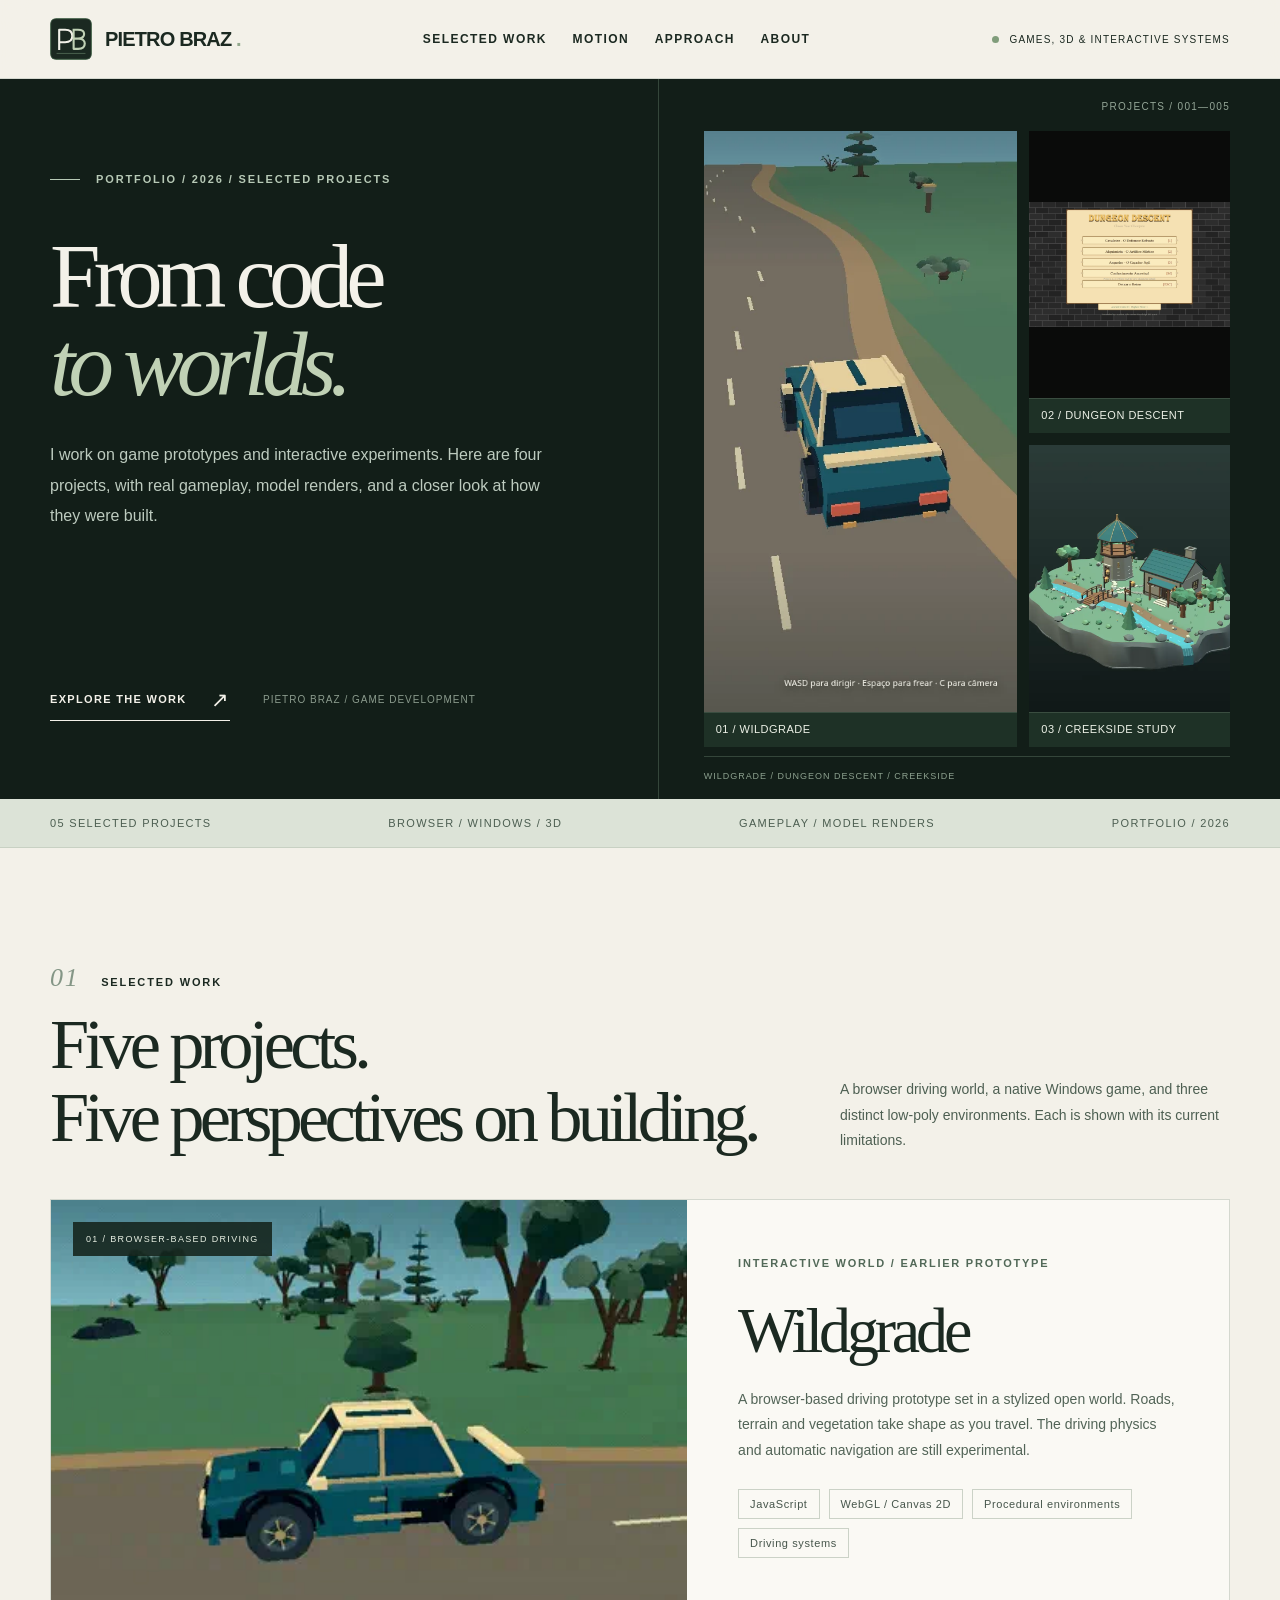
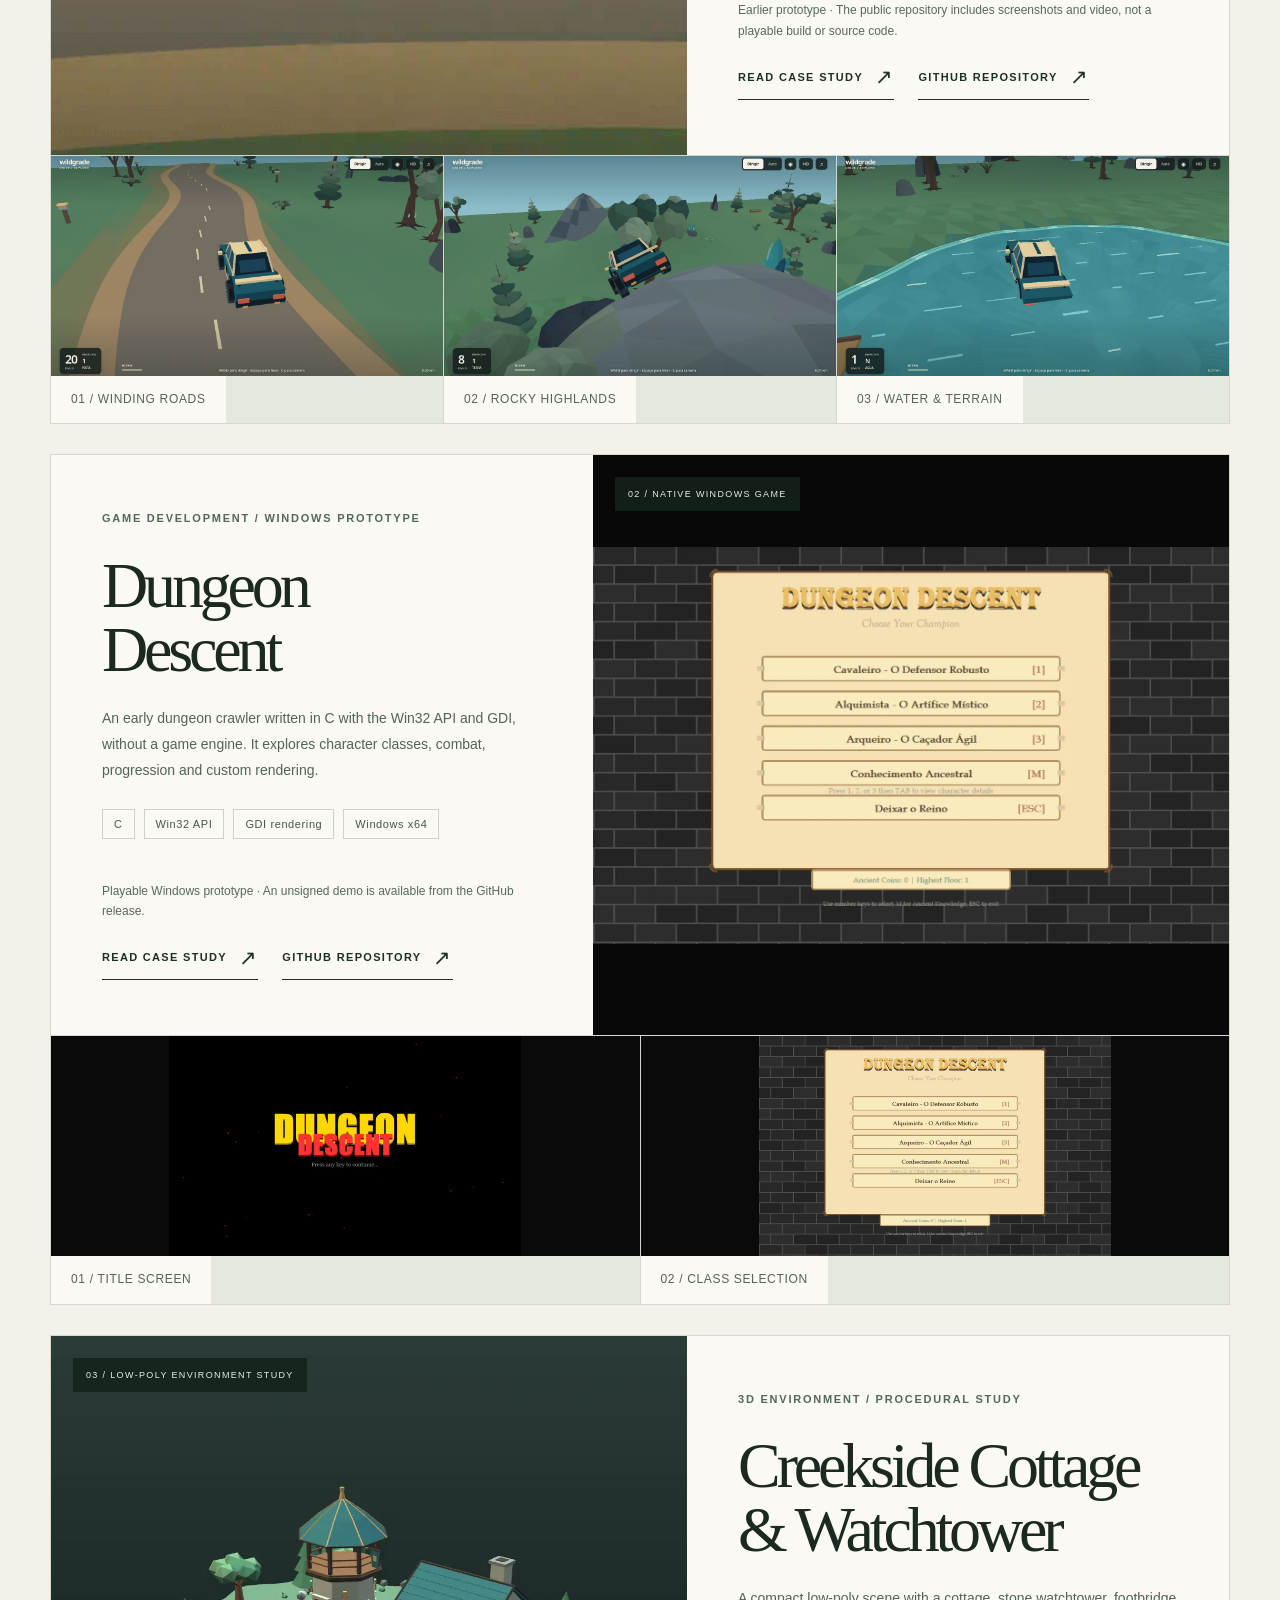
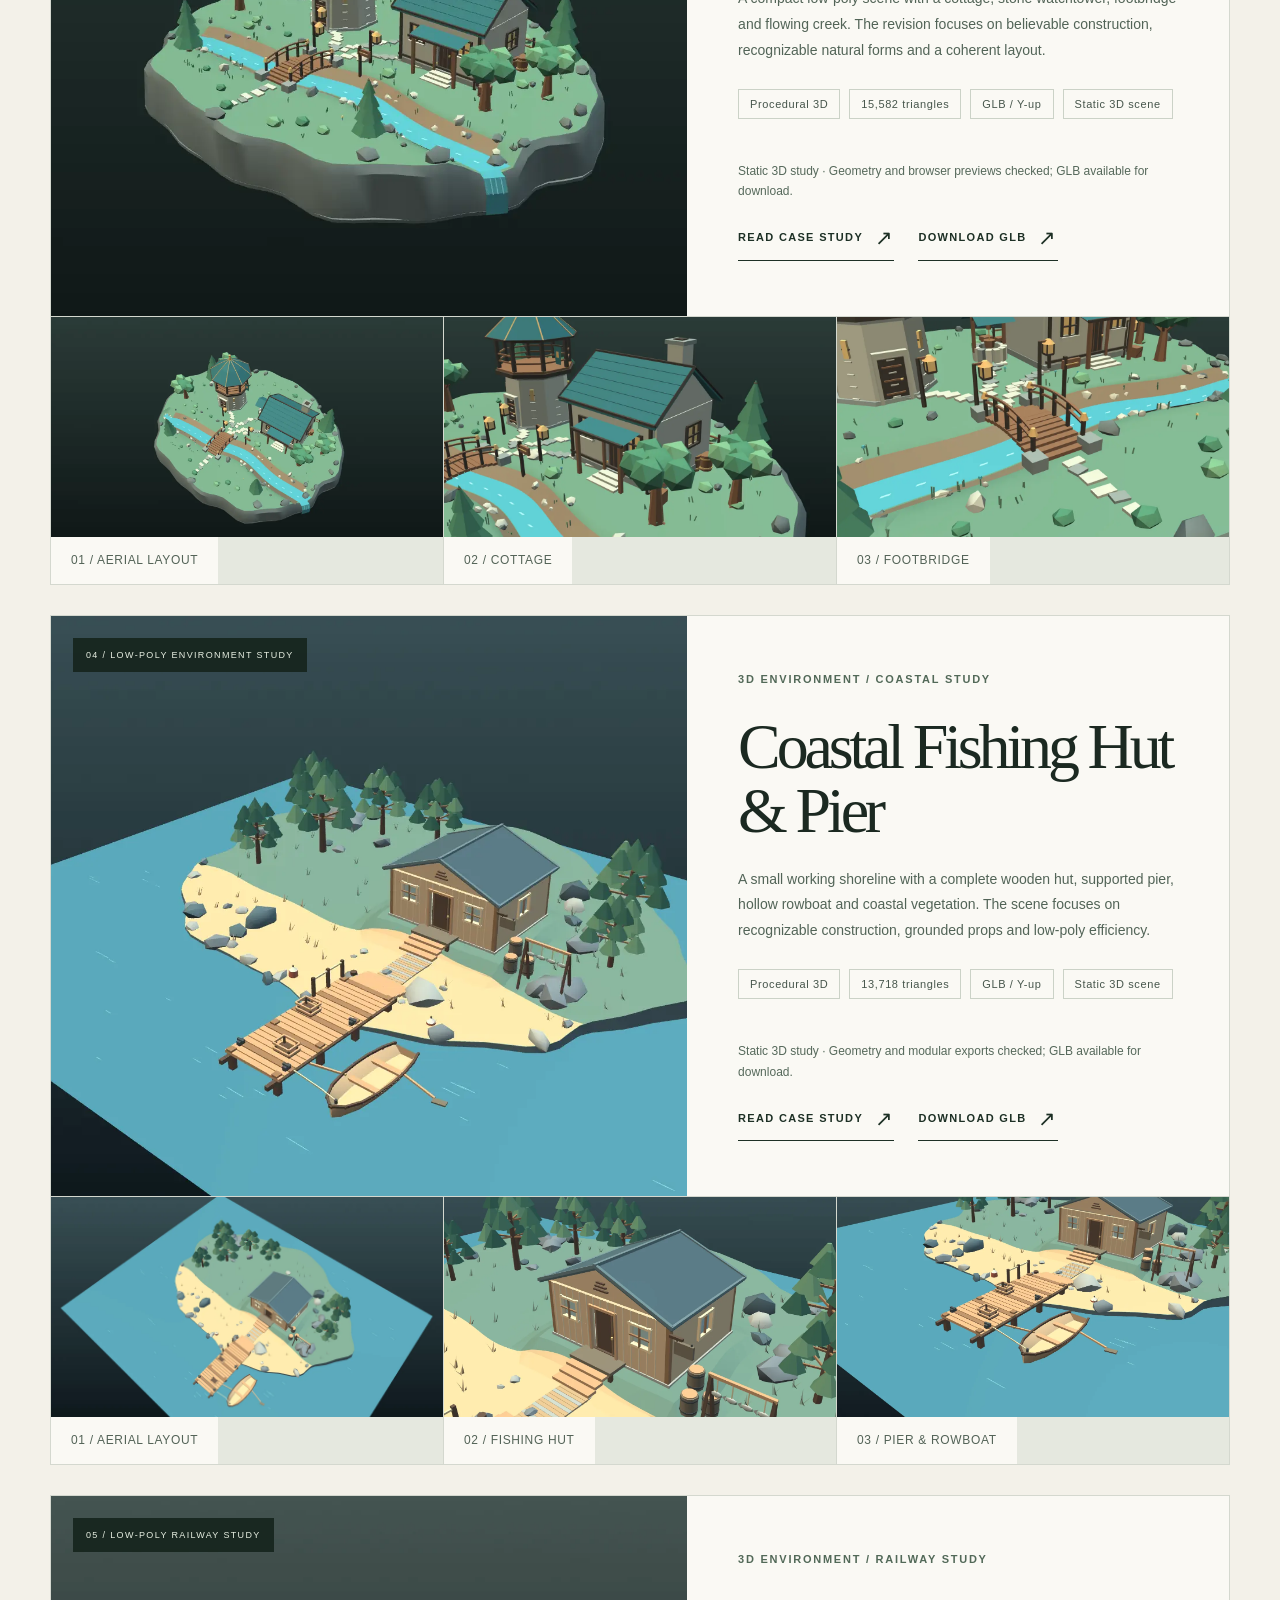
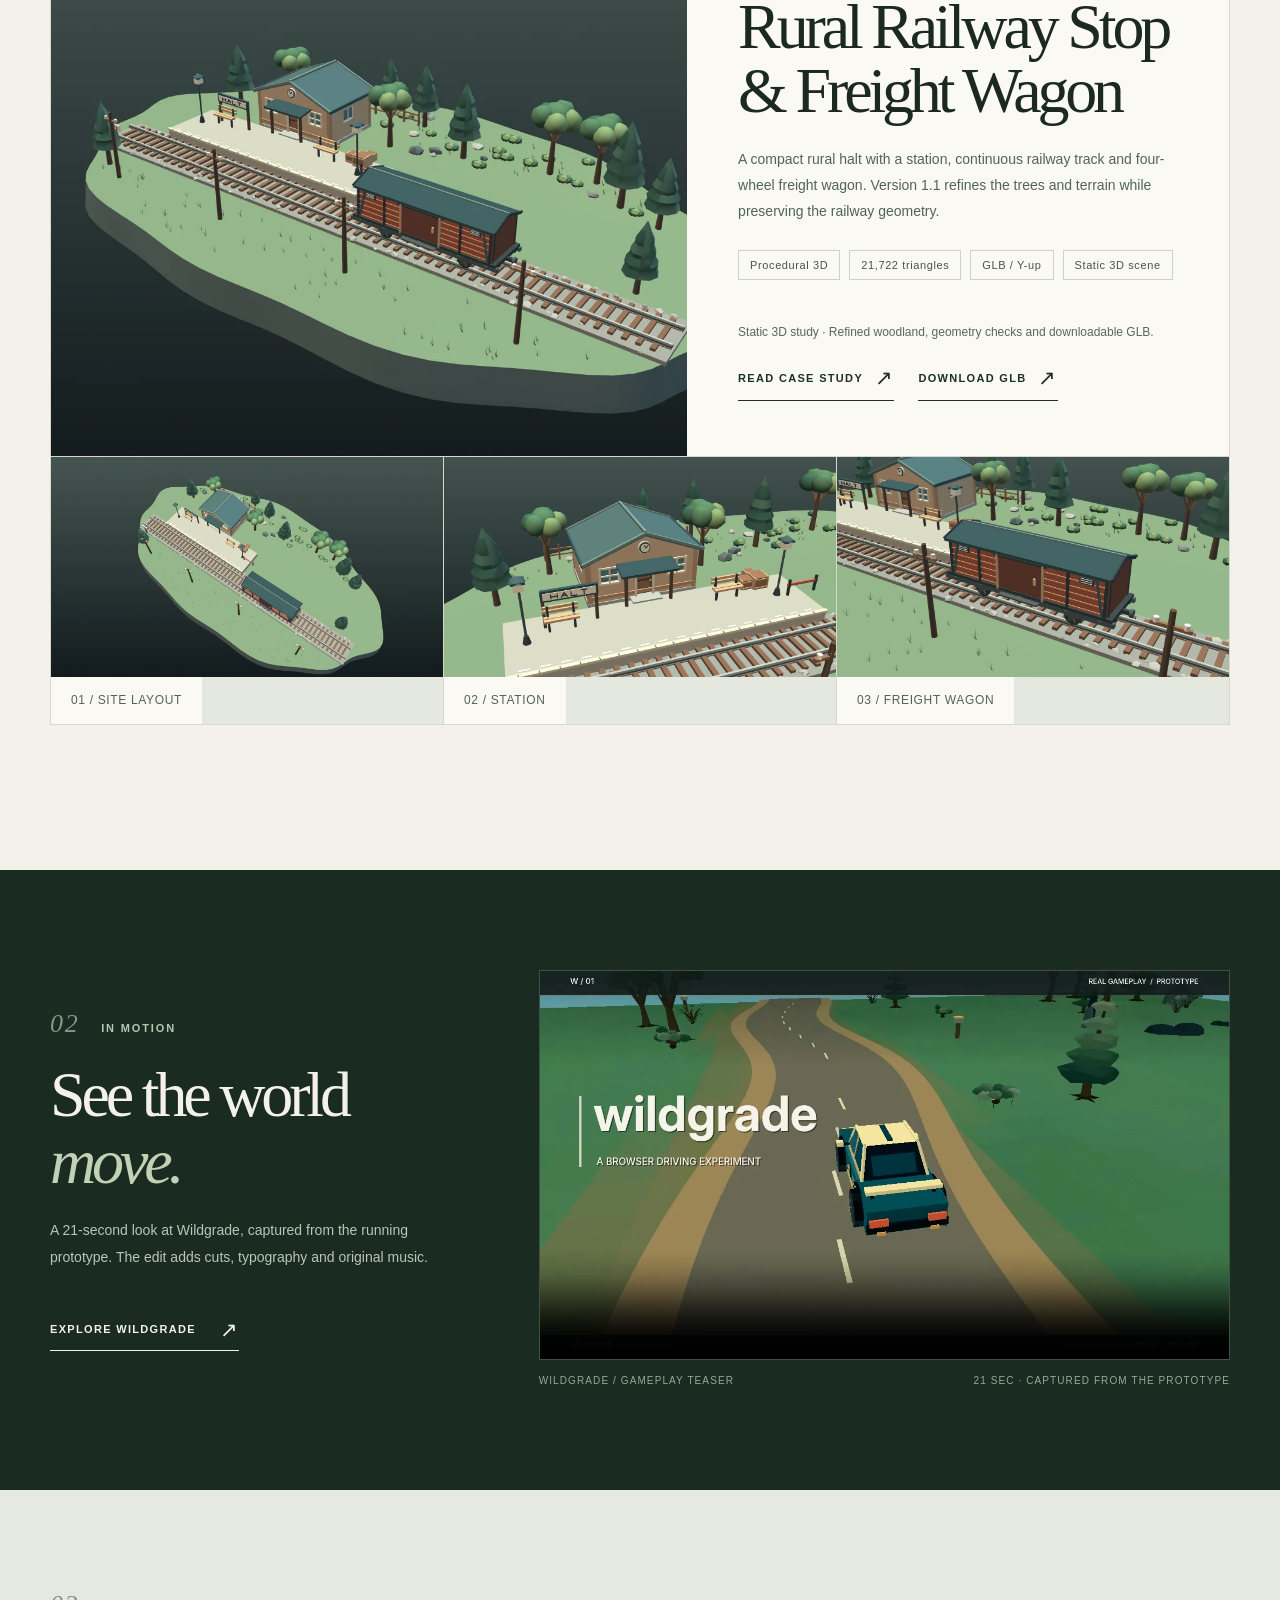
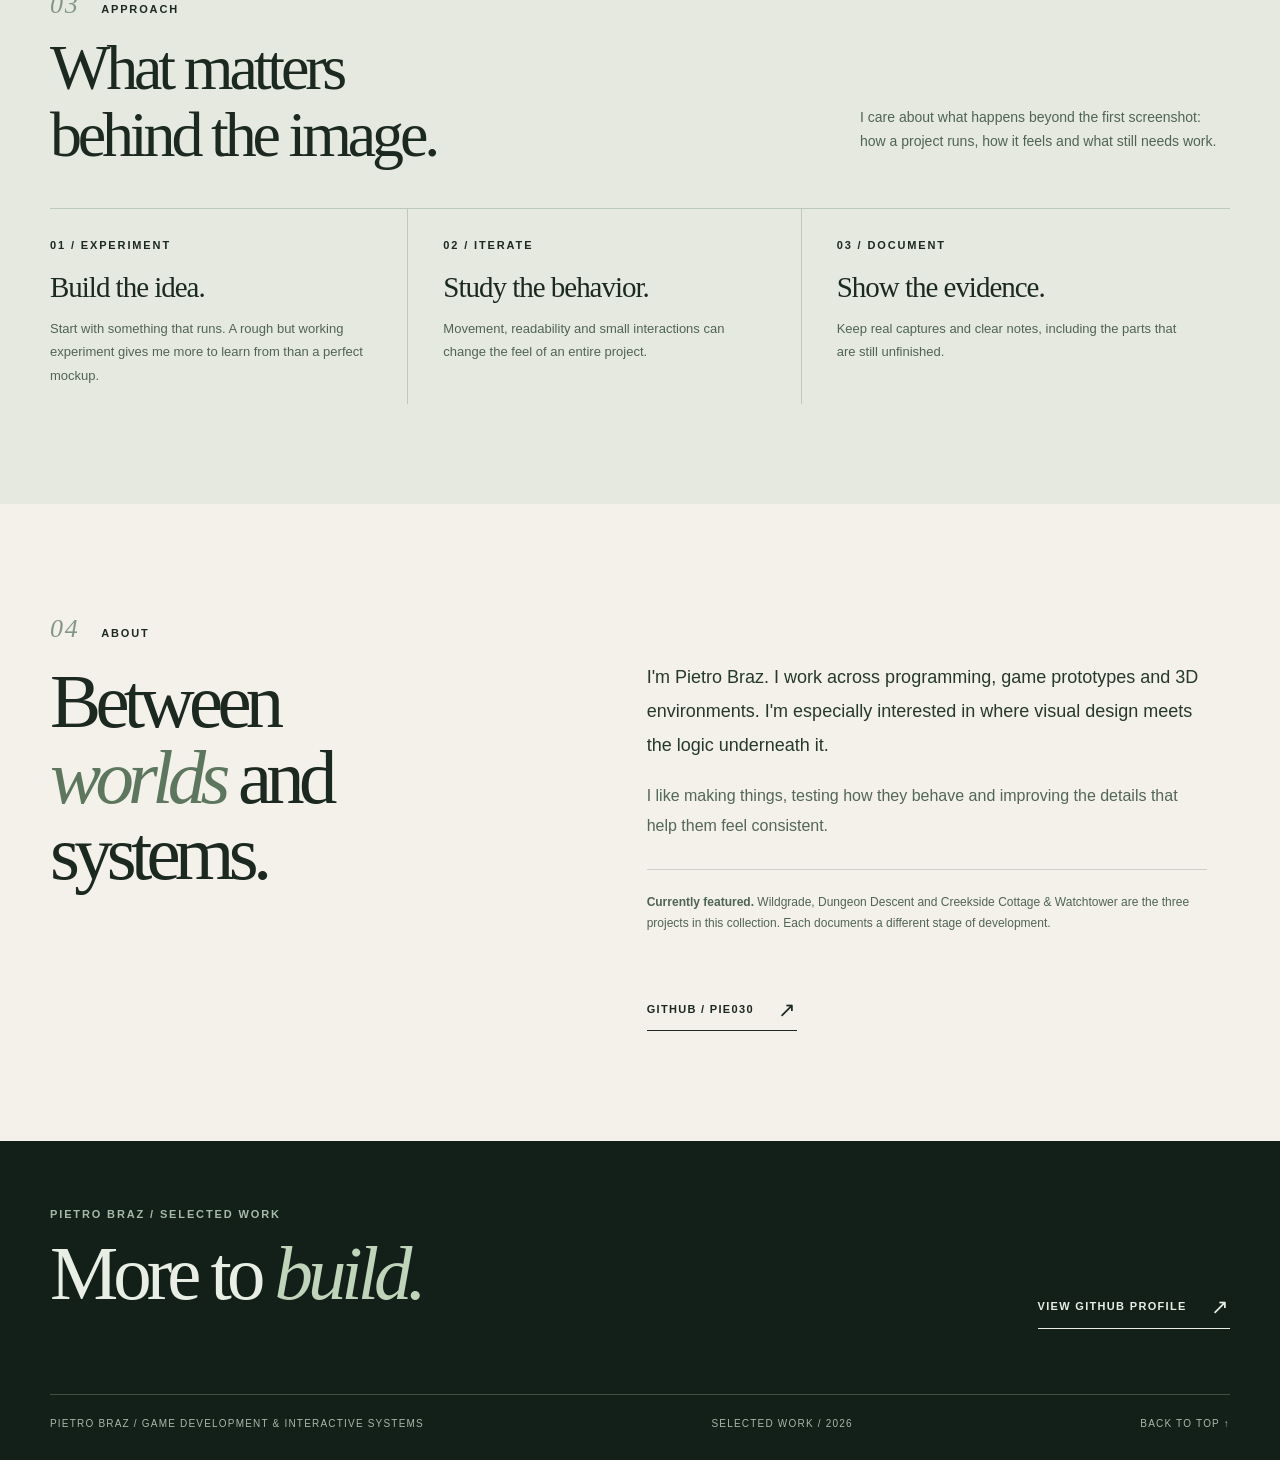
==== commit 3c38efea: "Remove Roblox Studio validation copy and checklists from portfolio" ====
--- a/index.html
+++ b/index.html
@@ -340,10 +340,10 @@
          <div class="kicker">3D environment / Procedural study</div>
          <h3 id="creekside-title">Creekside Cottage<br/>&amp; Watchtower</h3>
          <p>A compact low-poly scene with a cottage, stone watchtower, footbridge and flowing creek. The revision focuses on believable construction, recognizable natural forms and a coherent layout.</p>
-         <div class="chips"><span class="chip">Procedural 3D</span><span class="chip">15,582 triangles</span><span class="chip">GLB / Y-up</span><span class="chip">Roblox-oriented</span></div>
+         <div class="chips"><span class="chip">Procedural 3D</span><span class="chip">15,582 triangles</span><span class="chip">GLB / Y-up</span><span class="chip">Static 3D scene</span></div>
         </div>
         <div class="case-bottom">
-         <p class="case-note">Work in progress · Geometry and browser previews verified; Roblox Studio import and gameplay performance not yet tested.</p>
+         <p class="case-note">Static 3D study · Geometry and browser previews checked; GLB available for download.</p>
          <div class="project-actions"><a class="text-link" href="projects/creekside-cottage-watchtower.html">Read case study <span aria-hidden="true" class="arrow">↗</span></a><a class="text-link project-secondary" href="assets/creekside-yup-v03.glb" download>Download GLB <span aria-hidden="true" class="arrow">↗</span></a></div>
         </div>
        </div>
@@ -365,10 +365,10 @@
          <div class="kicker">3D environment / Coastal study</div>
          <h3 id="coastal-title">Coastal Fishing Hut<br/>&amp; Pier</h3>
          <p>A small working shoreline with a complete wooden hut, supported pier, hollow rowboat and coastal vegetation. The scene focuses on recognizable construction, grounded props and low-poly efficiency.</p>
-         <div class="chips"><span class="chip">Procedural 3D</span><span class="chip">13,718 triangles</span><span class="chip">GLB / Y-up</span><span class="chip">Roblox-oriented</span></div>
+         <div class="chips"><span class="chip">Procedural 3D</span><span class="chip">13,718 triangles</span><span class="chip">GLB / Y-up</span><span class="chip">Static 3D scene</span></div>
         </div>
         <div class="case-bottom">
-         <p class="case-note">3D environment study · Geometry validated; Roblox Studio import, collisions and gameplay performance not yet tested.</p>
+         <p class="case-note">Static 3D study · Geometry and modular exports checked; GLB available for download.</p>
          <div class="project-actions"><a class="text-link" href="projects/coastal-fishing-hut-pier.html">Read case study <span aria-hidden="true" class="arrow">↗</span></a><a class="text-link project-secondary" href="assets/coastal-fishing-hut-pier-yup.glb" download>Download GLB <span aria-hidden="true" class="arrow">↗</span></a></div>
         </div>
        </div>
@@ -381,7 +381,7 @@
      </article>
      <article aria-labelledby="railway-title" class="case">
       <div class="case-top"><div class="case-media"><img alt="Actual 3D render of the v1.1 rural railway stop, with rebuilt trees, station, track and freight wagon" decoding="async" height="1000" loading="lazy" src="assets/railway-hero.webp" width="1600"/><span class="case-corner">05 / Low-poly railway study</span></div>
-       <div class="case-content"><div><div class="kicker">3D environment / Railway study</div><h3 id="railway-title">Rural Railway Stop<br/>&amp; Freight Wagon</h3><p>A compact rural halt with a station, continuous railway track and four-wheel freight wagon. Version 1.1 refines the trees and terrain while preserving the railway geometry.</p><div class="chips"><span class="chip">Procedural 3D</span><span class="chip">21,722 triangles</span><span class="chip">GLB / Y-up</span><span class="chip">Roblox-oriented</span></div></div><div class="case-bottom"><p class="case-note">3D environment study · Geometry validated; Roblox Studio import, collision and gameplay performance not yet tested.</p><div class="project-actions"><a class="text-link" href="projects/rural-railway-stop-freight-wagon.html">Read case study <span aria-hidden="true" class="arrow">↗</span></a><a class="text-link project-secondary" href="assets/rural-railway-stop-freight-wagon-yup.glb" download>Download GLB <span aria-hidden="true" class="arrow">↗</span></a></div></div></div></div>
+       <div class="case-content"><div><div class="kicker">3D environment / Railway study</div><h3 id="railway-title">Rural Railway Stop<br/>&amp; Freight Wagon</h3><p>A compact rural halt with a station, continuous railway track and four-wheel freight wagon. Version 1.1 refines the trees and terrain while preserving the railway geometry.</p><div class="chips"><span class="chip">Procedural 3D</span><span class="chip">21,722 triangles</span><span class="chip">GLB / Y-up</span><span class="chip">Static 3D scene</span></div></div><div class="case-bottom"><p class="case-note">Static 3D study · Refined woodland, geometry checks and downloadable GLB.</p><div class="project-actions"><a class="text-link" href="projects/rural-railway-stop-freight-wagon.html">Read case study <span aria-hidden="true" class="arrow">↗</span></a><a class="text-link project-secondary" href="assets/rural-railway-stop-freight-wagon-yup.glb" download>Download GLB <span aria-hidden="true" class="arrow">↗</span></a></div></div></div></div>
       <div class="case-gallery"><button aria-label="Enlarge aerial view of the railway stop" class="gallery-tile" data-caption="Railway / Aerial composition" data-lightbox="" type="button"><img alt="Aerial view of station, platform, railway and wagon" decoding="async" height="900" loading="lazy" src="assets/railway-aerial.webp" width="1600"/><span>01 / Site layout</span></button><button aria-label="Enlarge railway station detail" class="gallery-tile" data-caption="Railway / Station architecture" data-lightbox="" type="button"><img alt="Rural station with a closed roof, door, windows and clock" decoding="async" height="875" loading="lazy" src="assets/railway-station.webp" width="1400"/><span>02 / Station</span></button><button aria-label="Enlarge freight wagon detail" class="gallery-tile" data-caption="Railway / Freight wagon" data-lightbox="" type="button"><img alt="Four-wheel low-poly freight wagon with sliding cargo doors" decoding="async" height="875" loading="lazy" src="assets/railway-wagon.webp" width="1400"/><span>03 / Freight wagon</span></button></div>
      </article>    </div>
    </section>
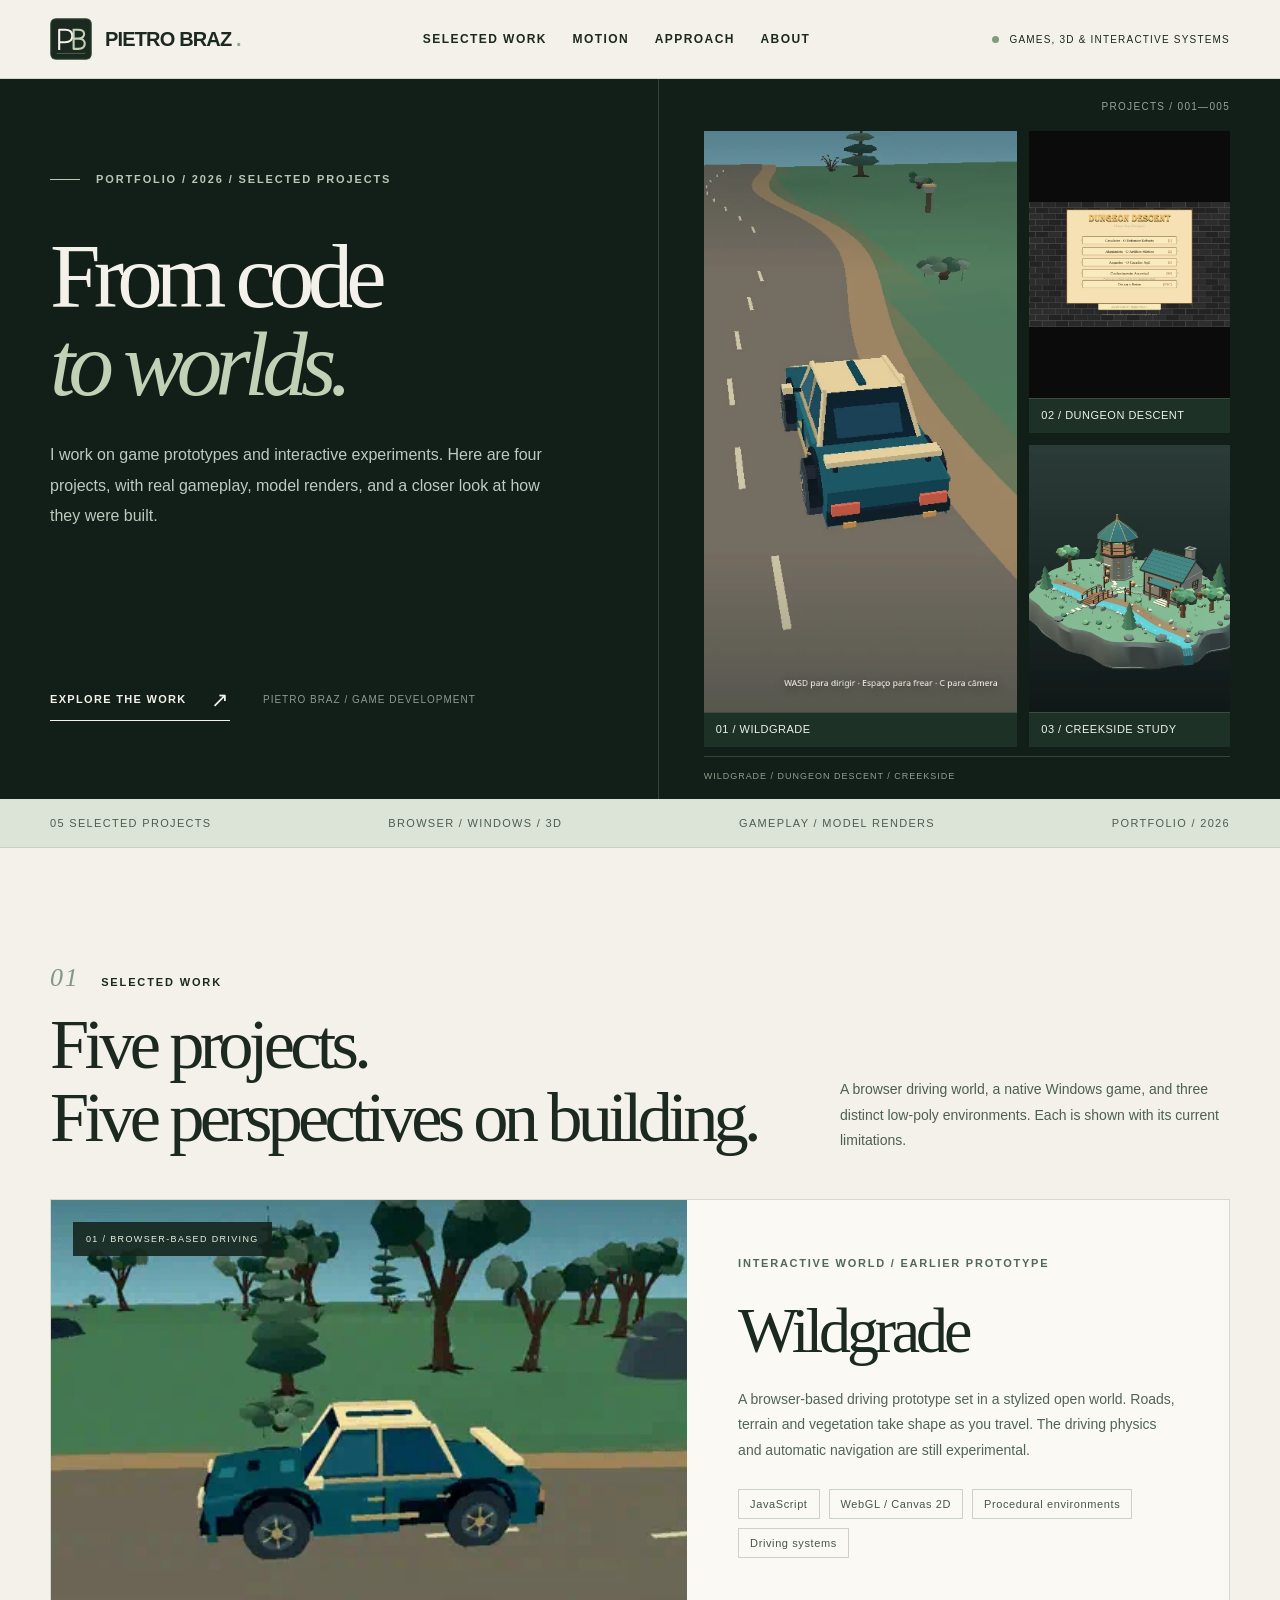
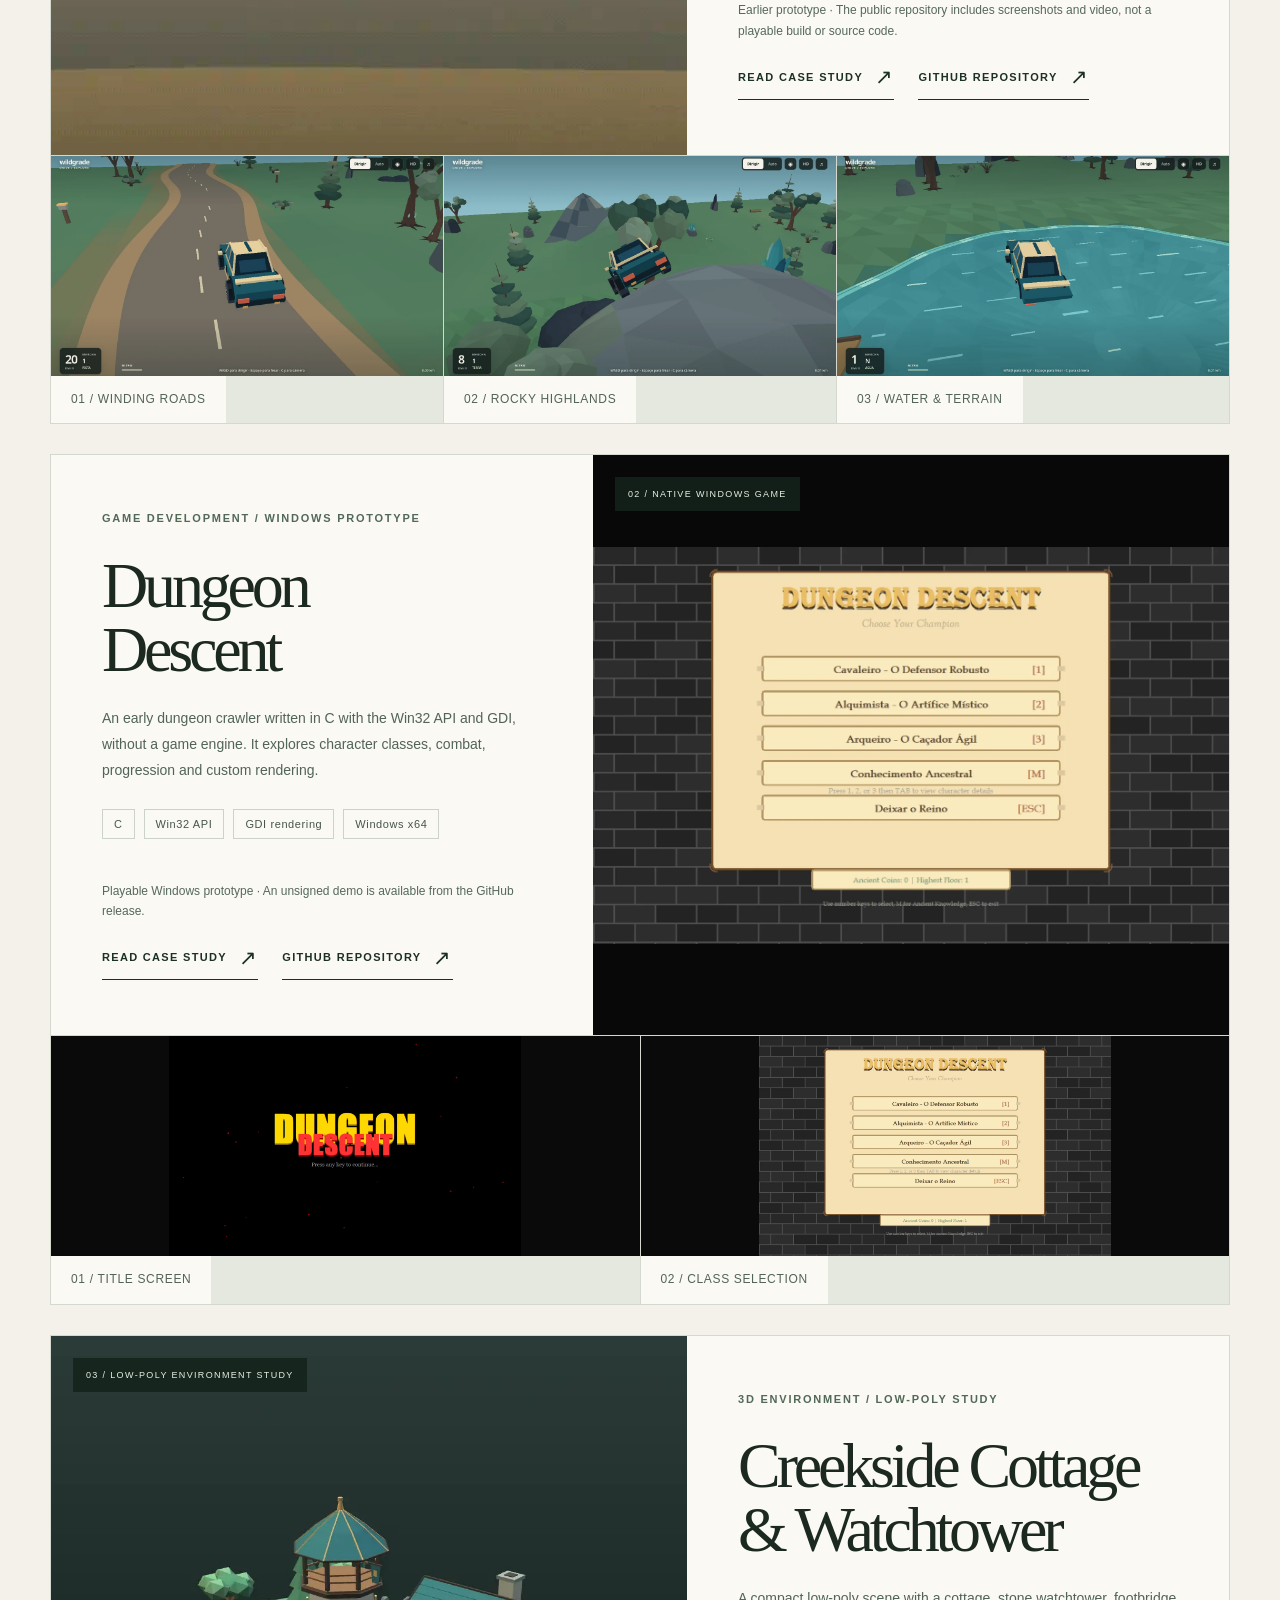
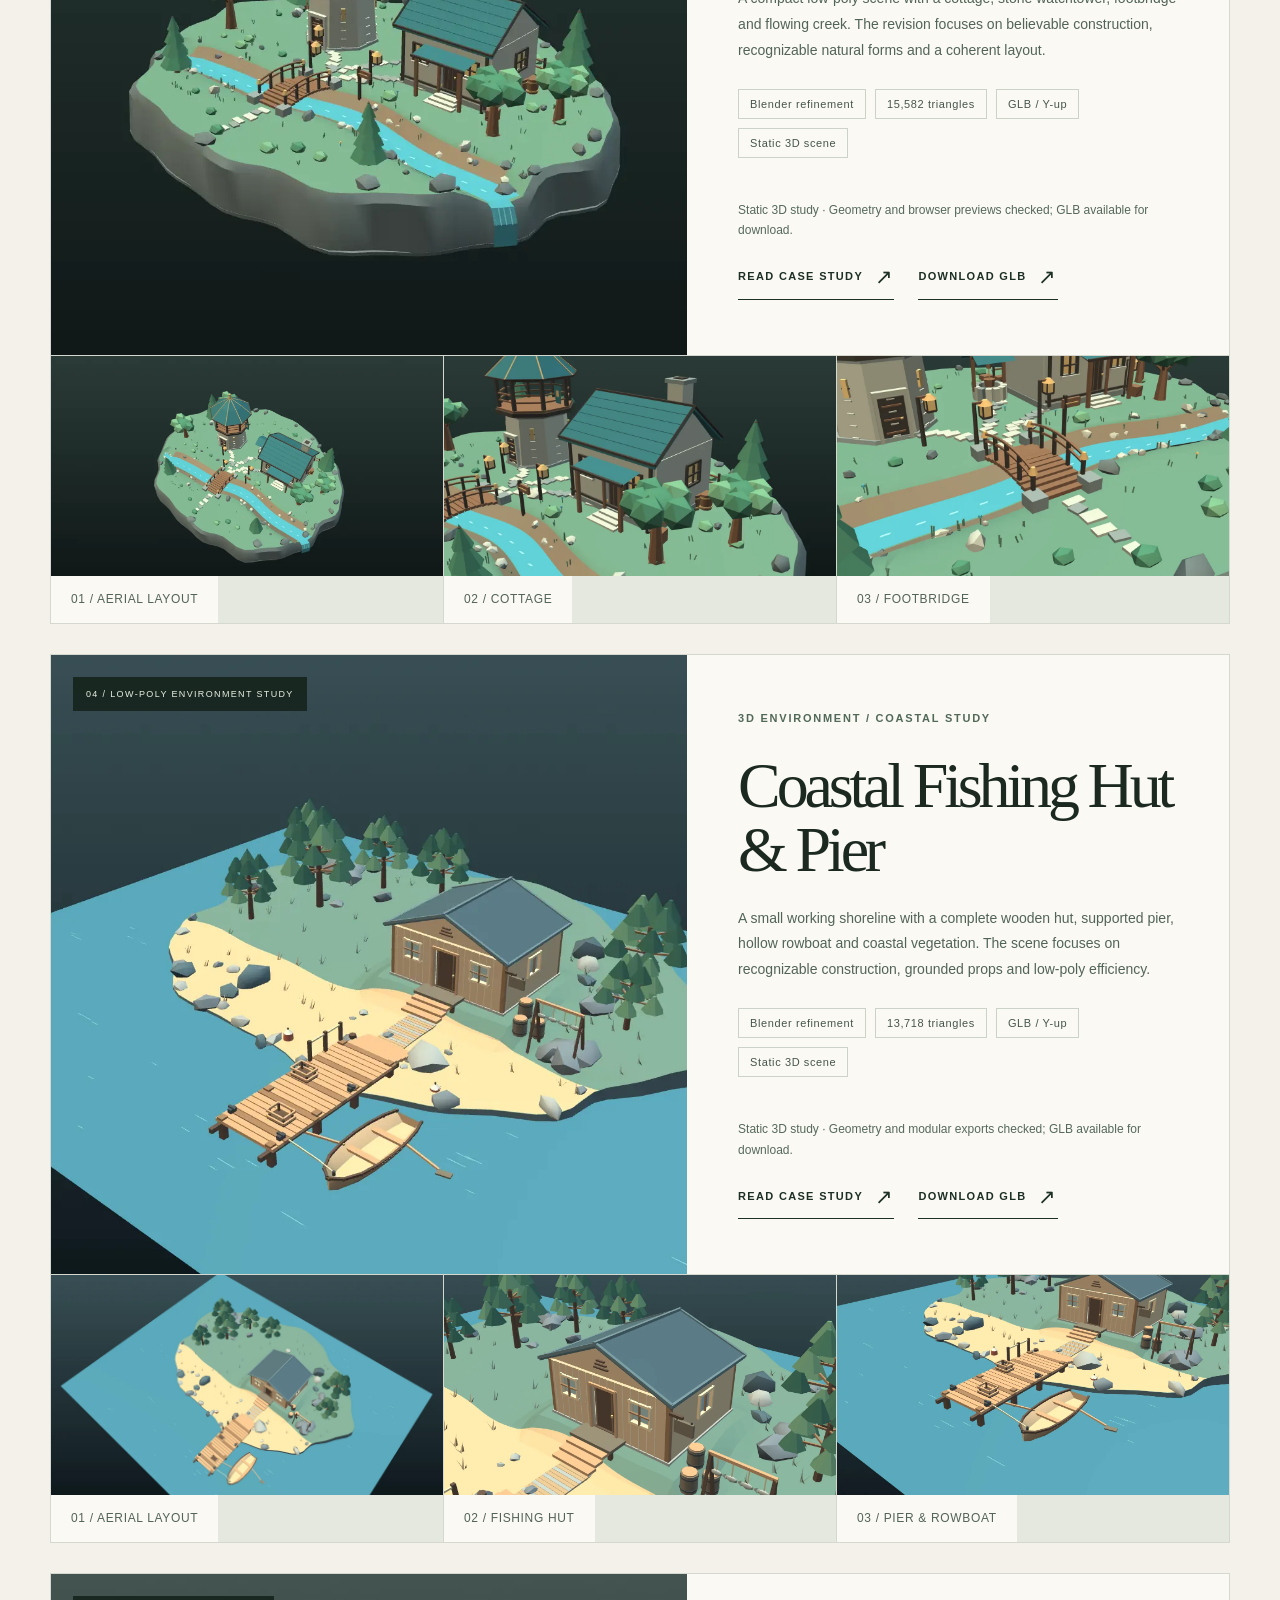
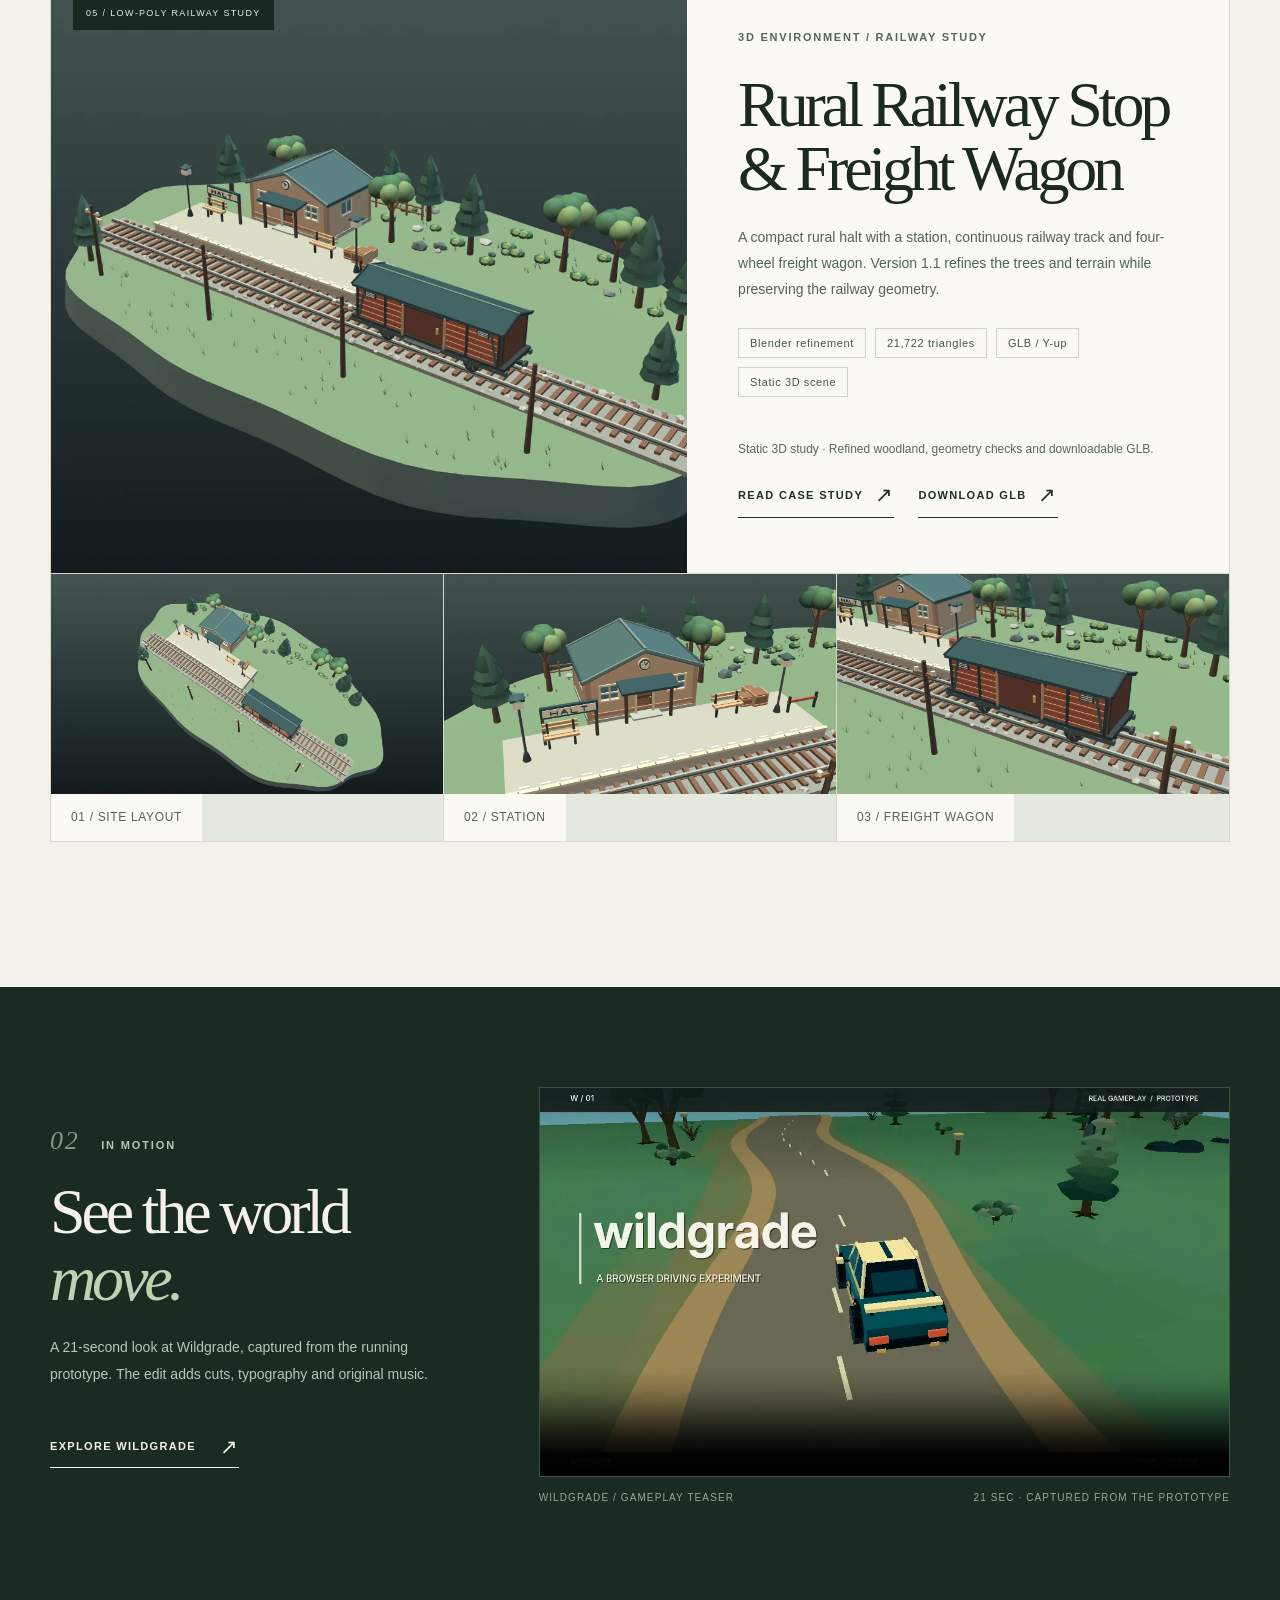
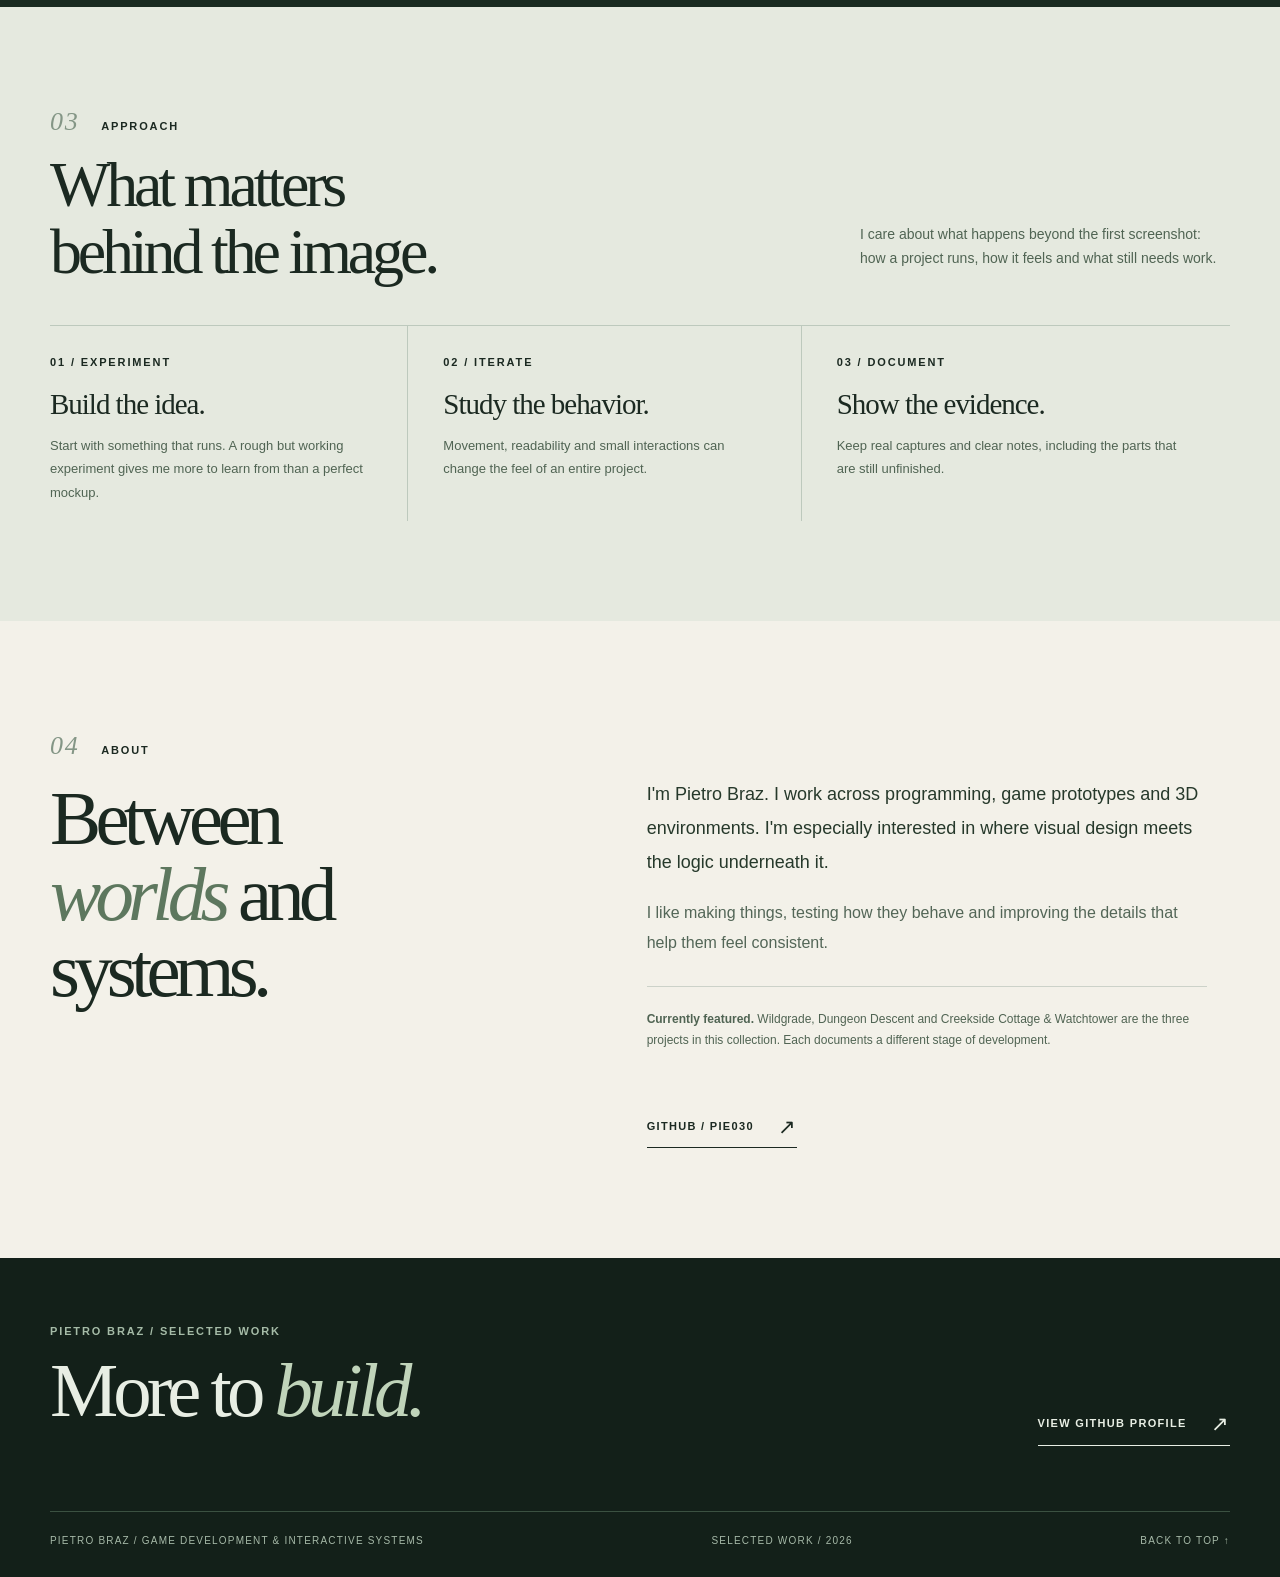
==== commit a7cda28e: "Update 3D portfolio copy to reflect Blender refinements and source geometry" ====
--- a/index.html
+++ b/index.html
@@ -337,10 +337,10 @@
        </div>
        <div class="case-content">
         <div>
-         <div class="kicker">3D environment / Procedural study</div>
+         <div class="kicker">3D environment / Low-poly study</div>
          <h3 id="creekside-title">Creekside Cottage<br/>&amp; Watchtower</h3>
          <p>A compact low-poly scene with a cottage, stone watchtower, footbridge and flowing creek. The revision focuses on believable construction, recognizable natural forms and a coherent layout.</p>
-         <div class="chips"><span class="chip">Procedural 3D</span><span class="chip">15,582 triangles</span><span class="chip">GLB / Y-up</span><span class="chip">Static 3D scene</span></div>
+         <div class="chips"><span class="chip">Blender refinement</span><span class="chip">15,582 triangles</span><span class="chip">GLB / Y-up</span><span class="chip">Static 3D scene</span></div>
         </div>
         <div class="case-bottom">
          <p class="case-note">Static 3D study · Geometry and browser previews checked; GLB available for download.</p>
@@ -365,7 +365,7 @@
          <div class="kicker">3D environment / Coastal study</div>
          <h3 id="coastal-title">Coastal Fishing Hut<br/>&amp; Pier</h3>
          <p>A small working shoreline with a complete wooden hut, supported pier, hollow rowboat and coastal vegetation. The scene focuses on recognizable construction, grounded props and low-poly efficiency.</p>
-         <div class="chips"><span class="chip">Procedural 3D</span><span class="chip">13,718 triangles</span><span class="chip">GLB / Y-up</span><span class="chip">Static 3D scene</span></div>
+         <div class="chips"><span class="chip">Blender refinement</span><span class="chip">13,718 triangles</span><span class="chip">GLB / Y-up</span><span class="chip">Static 3D scene</span></div>
         </div>
         <div class="case-bottom">
          <p class="case-note">Static 3D study · Geometry and modular exports checked; GLB available for download.</p>
@@ -381,7 +381,7 @@
      </article>
      <article aria-labelledby="railway-title" class="case">
       <div class="case-top"><div class="case-media"><img alt="Actual 3D render of the v1.1 rural railway stop, with rebuilt trees, station, track and freight wagon" decoding="async" height="1000" loading="lazy" src="assets/railway-hero.webp" width="1600"/><span class="case-corner">05 / Low-poly railway study</span></div>
-       <div class="case-content"><div><div class="kicker">3D environment / Railway study</div><h3 id="railway-title">Rural Railway Stop<br/>&amp; Freight Wagon</h3><p>A compact rural halt with a station, continuous railway track and four-wheel freight wagon. Version 1.1 refines the trees and terrain while preserving the railway geometry.</p><div class="chips"><span class="chip">Procedural 3D</span><span class="chip">21,722 triangles</span><span class="chip">GLB / Y-up</span><span class="chip">Static 3D scene</span></div></div><div class="case-bottom"><p class="case-note">Static 3D study · Refined woodland, geometry checks and downloadable GLB.</p><div class="project-actions"><a class="text-link" href="projects/rural-railway-stop-freight-wagon.html">Read case study <span aria-hidden="true" class="arrow">↗</span></a><a class="text-link project-secondary" href="assets/rural-railway-stop-freight-wagon-yup.glb" download>Download GLB <span aria-hidden="true" class="arrow">↗</span></a></div></div></div></div>
+       <div class="case-content"><div><div class="kicker">3D environment / Railway study</div><h3 id="railway-title">Rural Railway Stop<br/>&amp; Freight Wagon</h3><p>A compact rural halt with a station, continuous railway track and four-wheel freight wagon. Version 1.1 refines the trees and terrain while preserving the railway geometry.</p><div class="chips"><span class="chip">Blender refinement</span><span class="chip">21,722 triangles</span><span class="chip">GLB / Y-up</span><span class="chip">Static 3D scene</span></div></div><div class="case-bottom"><p class="case-note">Static 3D study · Refined woodland, geometry checks and downloadable GLB.</p><div class="project-actions"><a class="text-link" href="projects/rural-railway-stop-freight-wagon.html">Read case study <span aria-hidden="true" class="arrow">↗</span></a><a class="text-link project-secondary" href="assets/rural-railway-stop-freight-wagon-yup.glb" download>Download GLB <span aria-hidden="true" class="arrow">↗</span></a></div></div></div></div>
       <div class="case-gallery"><button aria-label="Enlarge aerial view of the railway stop" class="gallery-tile" data-caption="Railway / Aerial composition" data-lightbox="" type="button"><img alt="Aerial view of station, platform, railway and wagon" decoding="async" height="900" loading="lazy" src="assets/railway-aerial.webp" width="1600"/><span>01 / Site layout</span></button><button aria-label="Enlarge railway station detail" class="gallery-tile" data-caption="Railway / Station architecture" data-lightbox="" type="button"><img alt="Rural station with a closed roof, door, windows and clock" decoding="async" height="875" loading="lazy" src="assets/railway-station.webp" width="1400"/><span>02 / Station</span></button><button aria-label="Enlarge freight wagon detail" class="gallery-tile" data-caption="Railway / Freight wagon" data-lightbox="" type="button"><img alt="Four-wheel low-poly freight wagon with sliding cargo doors" decoding="async" height="875" loading="lazy" src="assets/railway-wagon.webp" width="1400"/><span>03 / Freight wagon</span></button></div>
      </article>    </div>
    </section>
